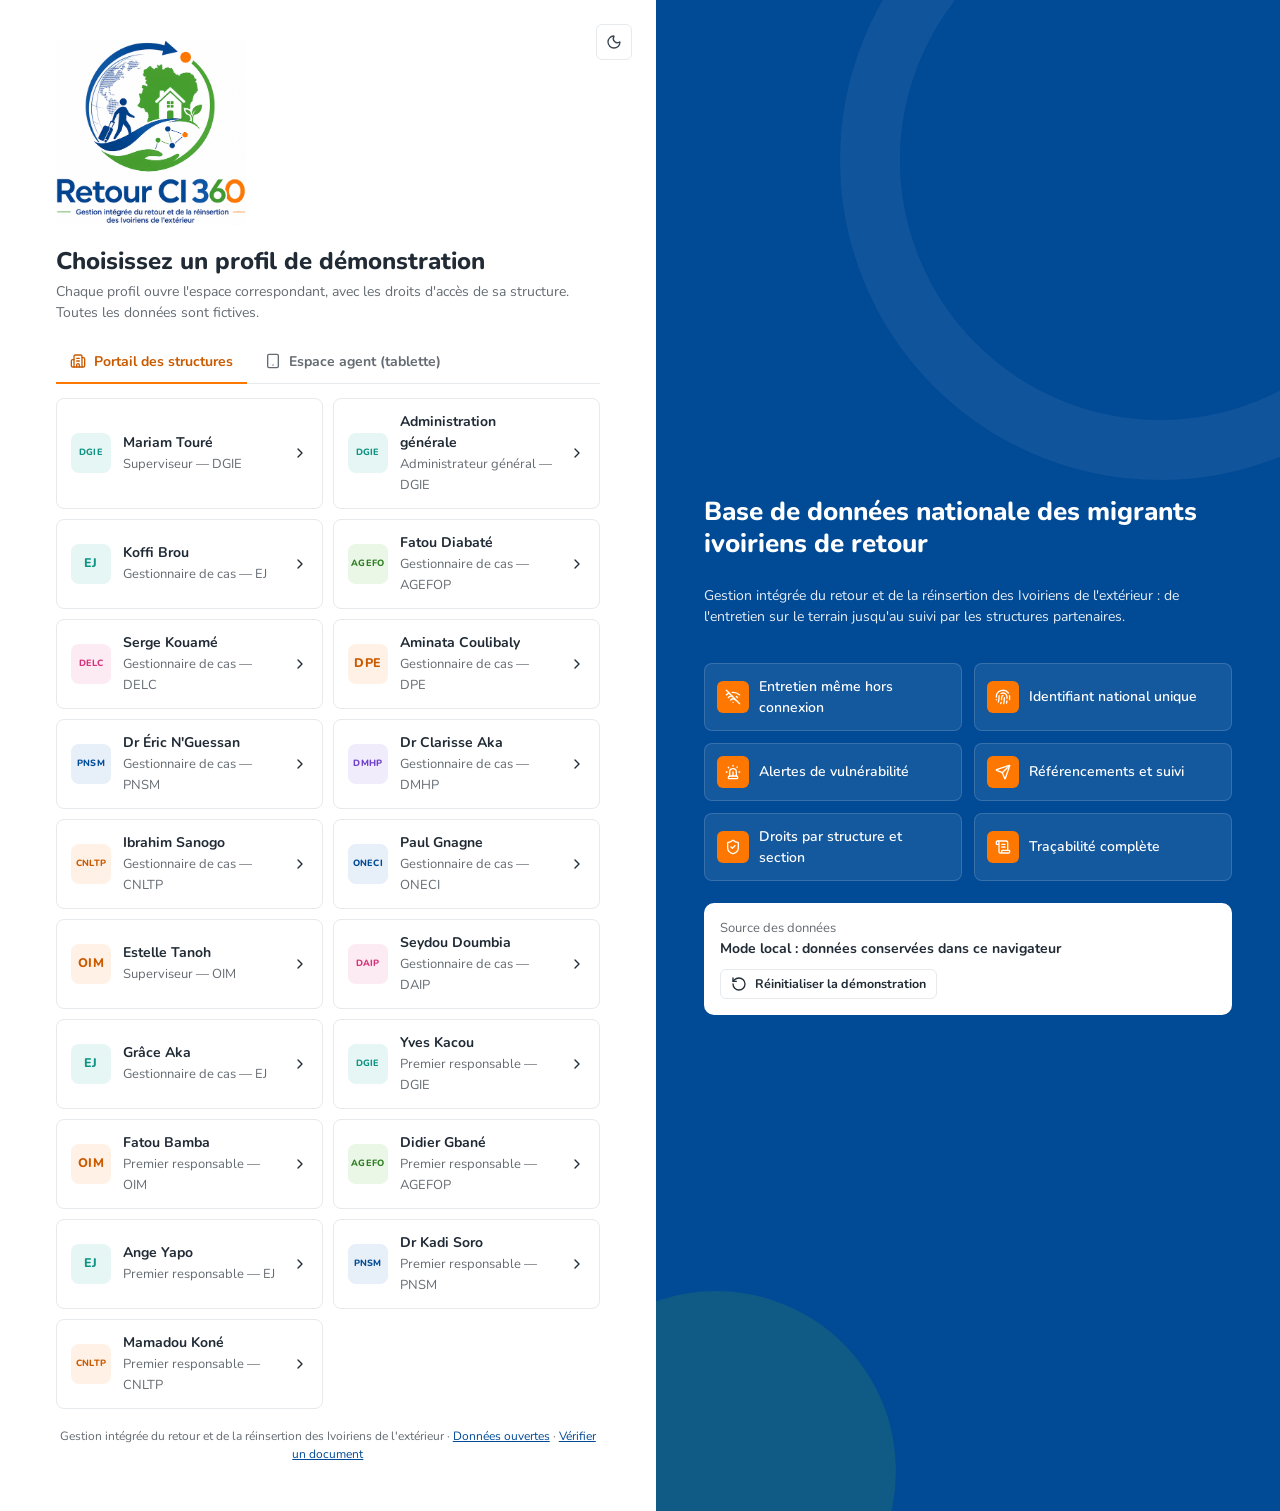
==== web/index.html @ fbc1c6d0 "feat: POC Retour CI 360 (application web, schéma Supabase, outils de données)" ====
<!doctype html>
<html lang="fr">
<head>
  <meta charset="utf-8">
  <meta name="viewport" content="width=device-width, initial-scale=1">
  <title>Retour CI 360 — Démonstration</title>
  <link rel="icon" type="image/png" href="assets/img/favicon.png">
  <meta name="theme-color" content="#014A96">
  <script>/* Thème appliqué avant l'affichage pour éviter un éclair blanc */ try { var t = JSON.parse(localStorage.getItem("r360.theme")); document.documentElement.dataset.theme = t || (matchMedia("(prefers-color-scheme: dark)").matches ? "dark" : "light"); document.documentElement.dataset.texte = JSON.parse(localStorage.getItem("r360.texte")) || "normal"; document.documentElement.dataset.calme = JSON.parse(localStorage.getItem("r360.calme")) ? "1" : ""; } catch (e) { document.documentElement.dataset.theme = "light"; }</script>
  <link rel="stylesheet" href="assets/vendor/leaflet.css">
  <link rel="stylesheet" href="assets/css/app.css">
</head>
<body>
  <div id="app"></div>
  <script src="assets/vendor/lucide.min.js"></script>
  <script src="assets/vendor/leaflet.js"></script>
  <script src="assets/vendor/supabase.js"></script>
  <script src="assets/vendor/xlsx.mini.min.js"></script>
  <script src="assets/vendor/jspdf.umd.min.js"></script>
  <script src="assets/vendor/jspdf.plugin.autotable.min.js"></script>
  <script src="assets/vendor/html-to-image.js"></script>
  <script src="assets/vendor/qrcode.js"></script>
  <script src="assets/js/config.js"></script>
  <script src="assets/data/dictionnaire.js"></script>
  <script src="assets/data/referentiels.js"></script>
  <script src="assets/data/afrique_geo.js"></script>
  <script src="assets/data/metier_gen.js"></script>
  <script src="assets/data/metier.js"></script>
  <script src="assets/js/ui.js"></script>
  <script src="assets/js/store.js"></script>
  <script src="assets/js/domaine.js"></script>
  <script src="assets/js/form.js"></script>
  <script src="assets/js/charts.js"></script>
  <script src="assets/js/carte.js"></script>
  <script src="assets/js/seed.js"></script>
  <script src="assets/js/agent.js"></script>
  <script src="assets/js/portail.js"></script>
  <script src="assets/js/admin.js"></script>
  <script src="assets/js/stats.js"></script>
  <script src="assets/js/export.js"></script>
  <script src="assets/js/sites.js"></script>
  <script src="assets/js/taches.js"></script>
  <script src="assets/js/documents.js"></script>
  <script src="assets/js/qualite.js"></script>
  <script src="assets/js/annonces.js"></script>
  <script src="assets/js/pilotage.js"></script>
  <script src="assets/js/reglages.js"></script>
  <script src="assets/js/app.js"></script>
</body>
</html>
---- web/assets/vendor/leaflet.css ----
/* required styles */

.leaflet-pane,
.leaflet-tile,
.leaflet-marker-icon,
.leaflet-marker-shadow,
.leaflet-tile-container,
.leaflet-pane > svg,
.leaflet-pane > canvas,
.leaflet-zoom-box,
.leaflet-image-layer,
.leaflet-layer {
	position: absolute;
	left: 0;
	top: 0;
	}
.leaflet-container {
	overflow: hidden;
	}
.leaflet-tile,
.leaflet-marker-icon,
.leaflet-marker-shadow {
	-webkit-user-select: none;
	   -moz-user-select: none;
	        user-select: none;
	  -webkit-user-drag: none;
	}
/* Prevents IE11 from highlighting tiles in blue */
.leaflet-tile::selection {
	background: transparent;
}
/* Safari renders non-retina tile on retina better with this, but Chrome is worse */
.leaflet-safari .leaflet-tile {
	image-rendering: -webkit-optimize-contrast;
	}
/* hack that prevents hw layers "stretching" when loading new tiles */
.leaflet-safari .leaflet-tile-container {
	width: 1600px;
	height: 1600px;
	-webkit-transform-origin: 0 0;
	}
.leaflet-marker-icon,
.leaflet-marker-shadow {
	display: block;
	}
/* .leaflet-container svg: reset svg max-width decleration shipped in Joomla! (joomla.org) 3.x */
/* .leaflet-container img: map is broken in FF if you have max-width: 100% on tiles */
.leaflet-container .leaflet-overlay-pane svg {
	max-width: none !important;
	max-height: none !important;
	}
.leaflet-container .leaflet-marker-pane img,
.leaflet-container .leaflet-shadow-pane img,
.leaflet-container .leaflet-tile-pane img,
.leaflet-container img.leaflet-image-layer,
.leaflet-container .leaflet-tile {
	max-width: none !important;
	max-height: none !important;
	width: auto;
	padding: 0;
	}

.leaflet-container img.leaflet-tile {
	/* See: https://bugs.chromium.org/p/chromium/issues/detail?id=600120 */
	mix-blend-mode: plus-lighter;
}

.leaflet-container.leaflet-touch-zoom {
	-ms-touch-action: pan-x pan-y;
	touch-action: pan-x pan-y;
	}
.leaflet-container.leaflet-touch-drag {
	-ms-touch-action: pinch-zoom;
	/* Fallback for FF which doesn't support pinch-zoom */
	touch-action: none;
	touch-action: pinch-zoom;
}
.leaflet-container.leaflet-touch-drag.leaflet-touch-zoom {
	-ms-touch-action: none;
	touch-action: none;
}
.leaflet-container {
	-webkit-tap-highlight-color: transparent;
}
.leaflet-container a {
	-webkit-tap-highlight-color: rgba(51, 181, 229, 0.4);
}
.leaflet-tile {
	filter: inherit;
	visibility: hidden;
	}
.leaflet-tile-loaded {
	visibility: inherit;
	}
.leaflet-zoom-box {
	width: 0;
	height: 0;
	-moz-box-sizing: border-box;
	     box-sizing: border-box;
	z-index: 800;
	}
/* workaround for https://bugzilla.mozilla.org/show_bug.cgi?id=888319 */
.leaflet-overlay-pane svg {
	-moz-user-select: none;
	}

.leaflet-pane         { z-index: 400; }

.leaflet-tile-pane    { z-index: 200; }
.leaflet-overlay-pane { z-index: 400; }
.leaflet-shadow-pane  { z-index: 500; }
.leaflet-marker-pane  { z-index: 600; }
.leaflet-tooltip-pane   { z-index: 650; }
.leaflet-popup-pane   { z-index: 700; }

.leaflet-map-pane canvas { z-index: 100; }
.leaflet-map-pane svg    { z-index: 200; }

.leaflet-vml-shape {
	width: 1px;
	height: 1px;
	}
.lvml {
	behavior: url(#default#VML);
	display: inline-block;
	position: absolute;
	}


/* control positioning */

.leaflet-control {
	position: relative;
	z-index: 800;
	pointer-events: visiblePainted; /* IE 9-10 doesn't have auto */
	pointer-events: auto;
	}
.leaflet-top,
.leaflet-bottom {
	position: absolute;
	z-index: 1000;
	pointer-events: none;
	}
.leaflet-top {
	top: 0;
	}
.leaflet-right {
	right: 0;
	}
.leaflet-bottom {
	bottom: 0;
	}
.leaflet-left {
	left: 0;
	}
.leaflet-control {
	float: left;
	clear: both;
	}
.leaflet-right .leaflet-control {
	float: right;
	}
.leaflet-top .leaflet-control {
	margin-top: 10px;
	}
.leaflet-bottom .leaflet-control {
	margin-bottom: 10px;
	}
.leaflet-left .leaflet-control {
	margin-left: 10px;
	}
.leaflet-right .leaflet-control {
	margin-right: 10px;
	}


/* zoom and fade animations */

.leaflet-fade-anim .leaflet-popup {
	opacity: 0;
	-webkit-transition: opacity 0.2s linear;
	   -moz-transition: opacity 0.2s linear;
	        transition: opacity 0.2s linear;
	}
.leaflet-fade-anim .leaflet-map-pane .leaflet-popup {
	opacity: 1;
	}
.leaflet-zoom-animated {
	-webkit-transform-origin: 0 0;
	    -ms-transform-origin: 0 0;
	        transform-origin: 0 0;
	}
svg.leaflet-zoom-animated {
	will-change: transform;
}

.leaflet-zoom-anim .leaflet-zoom-animated {
	-webkit-transition: -webkit-transform 0.25s cubic-bezier(0,0,0.25,1);
	   -moz-transition:    -moz-transform 0.25s cubic-bezier(0,0,0.25,1);
	        transition:         transform 0.25s cubic-bezier(0,0,0.25,1);
	}
.leaflet-zoom-anim .leaflet-tile,
.leaflet-pan-anim .leaflet-tile {
	-webkit-transition: none;
	   -moz-transition: none;
	        transition: none;
	}

.leaflet-zoom-anim .leaflet-zoom-hide {
	visibility: hidden;
	}


/* cursors */

.leaflet-interactive {
	cursor: pointer;
	}
.leaflet-grab {
	cursor: -webkit-grab;
	cursor:    -moz-grab;
	cursor:         grab;
	}
.leaflet-crosshair,
.leaflet-crosshair .leaflet-interactive {
	cursor: crosshair;
	}
.leaflet-popup-pane,
.leaflet-control {
	cursor: auto;
	}
.leaflet-dragging .leaflet-grab,
.leaflet-dragging .leaflet-grab .leaflet-interactive,
.leaflet-dragging .leaflet-marker-draggable {
	cursor: move;
	cursor: -webkit-grabbing;
	cursor:    -moz-grabbing;
	cursor:         grabbing;
	}

/* marker & overlays interactivity */
.leaflet-marker-icon,
.leaflet-marker-shadow,
.leaflet-image-layer,
.leaflet-pane > svg path,
.leaflet-tile-container {
	pointer-events: none;
	}

.leaflet-marker-icon.leaflet-interactive,
.leaflet-image-layer.leaflet-interactive,
.leaflet-pane > svg path.leaflet-interactive,
svg.leaflet-image-layer.leaflet-interactive path {
	pointer-events: visiblePainted; /* IE 9-10 doesn't have auto */
	pointer-events: auto;
	}

/* visual tweaks */

.leaflet-container {
	background: #ddd;
	outline-offset: 1px;
	}
.leaflet-container a {
	color: #0078A8;
	}
.leaflet-zoom-box {
	border: 2px dotted #38f;
	background: rgba(255,255,255,0.5);
	}


/* general typography */
.leaflet-container {
	font-family: "Helvetica Neue", Arial, Helvetica, sans-serif;
	font-size: 12px;
	font-size: 0.75rem;
	line-height: 1.5;
	}


/* general toolbar styles */

.leaflet-bar {
	box-shadow: 0 1px 5px rgba(0,0,0,0.65);
	border-radius: 4px;
	}
.leaflet-bar a {
	background-color: #fff;
	border-bottom: 1px solid #ccc;
	width: 26px;
	height: 26px;
	line-height: 26px;
	display: block;
	text-align: center;
	text-decoration: none;
	color: black;
	}
.leaflet-bar a,
.leaflet-control-layers-toggle {
	background-position: 50% 50%;
	background-repeat: no-repeat;
	display: block;
	}
.leaflet-bar a:hover,
.leaflet-bar a:focus {
	background-color: #f4f4f4;
	}
.leaflet-bar a:first-child {
	border-top-left-radius: 4px;
	border-top-right-radius: 4px;
	}
.leaflet-bar a:last-child {
	border-bottom-left-radius: 4px;
	border-bottom-right-radius: 4px;
	border-bottom: none;
	}
.leaflet-bar a.leaflet-disabled {
	cursor: default;
	background-color: #f4f4f4;
	color: #bbb;
	}

.leaflet-touch .leaflet-bar a {
	width: 30px;
	height: 30px;
	line-height: 30px;
	}
.leaflet-touch .leaflet-bar a:first-child {
	border-top-left-radius: 2px;
	border-top-right-radius: 2px;
	}
.leaflet-touch .leaflet-bar a:last-child {
	border-bottom-left-radius: 2px;
	border-bottom-right-radius: 2px;
	}

/* zoom control */

.leaflet-control-zoom-in,
.leaflet-control-zoom-out {
	font: bold 18px 'Lucida Console', Monaco, monospace;
	text-indent: 1px;
	}

.leaflet-touch .leaflet-control-zoom-in, .leaflet-touch .leaflet-control-zoom-out  {
	font-size: 22px;
	}


/* layers control */

.leaflet-control-layers {
	box-shadow: 0 1px 5px rgba(0,0,0,0.4);
	background: #fff;
	border-radius: 5px;
	}
.leaflet-control-layers-toggle {
	background-image: url(images/layers.png);
	width: 36px;
	height: 36px;
	}
.leaflet-retina .leaflet-control-layers-toggle {
	background-image: url(images/layers-2x.png);
	background-size: 26px 26px;
	}
.leaflet-touch .leaflet-control-layers-toggle {
	width: 44px;
	height: 44px;
	}
.leaflet-control-layers .leaflet-control-layers-list,
.leaflet-control-layers-expanded .leaflet-control-layers-toggle {
	display: none;
	}
.leaflet-control-layers-expanded .leaflet-control-layers-list {
	display: block;
	position: relative;
	}
.leaflet-control-layers-expanded {
	padding: 6px 10px 6px 6px;
	color: #333;
	background: #fff;
	}
.leaflet-control-layers-scrollbar {
	overflow-y: scroll;
	overflow-x: hidden;
	padding-right: 5px;
	}
.leaflet-control-layers-selector {
	margin-top: 2px;
	position: relative;
	top: 1px;
	}
.leaflet-control-layers label {
	display: block;
	font-size: 13px;
	font-size: 1.08333em;
	}
.leaflet-control-layers-separator {
	height: 0;
	border-top: 1px solid #ddd;
	margin: 5px -10px 5px -6px;
	}

/* Default icon URLs */
.leaflet-default-icon-path { /* used only in path-guessing heuristic, see L.Icon.Default */
	background-image: url(images/marker-icon.png);
	}


/* attribution and scale controls */

.leaflet-container .leaflet-control-attribution {
	background: #fff;
	background: rgba(255, 255, 255, 0.8);
	margin: 0;
	}
.leaflet-control-attribution,
.leaflet-control-scale-line {
	padding: 0 5px;
	color: #333;
	line-height: 1.4;
	}
.leaflet-control-attribution a {
	text-decoration: none;
	}
.leaflet-control-attribution a:hover,
.leaflet-control-attribution a:focus {
	text-decoration: underline;
	}
.leaflet-attribution-flag {
	display: inline !important;
	vertical-align: baseline !important;
	width: 1em;
	height: 0.6669em;
	}
.leaflet-left .leaflet-control-scale {
	margin-left: 5px;
	}
.leaflet-bottom .leaflet-control-scale {
	margin-bottom: 5px;
	}
.leaflet-control-scale-line {
	border: 2px solid #777;
	border-top: none;
	line-height: 1.1;
	padding: 2px 5px 1px;
	white-space: nowrap;
	-moz-box-sizing: border-box;
	     box-sizing: border-box;
	background: rgba(255, 255, 255, 0.8);
	text-shadow: 1px 1px #fff;
	}
.leaflet-control-scale-line:not(:first-child) {
	border-top: 2px solid #777;
	border-bottom: none;
	margin-top: -2px;
	}
.leaflet-control-scale-line:not(:first-child):not(:last-child) {
	border-bottom: 2px solid #777;
	}

.leaflet-touch .leaflet-control-attribution,
.leaflet-touch .leaflet-control-layers,
.leaflet-touch .leaflet-bar {
	box-shadow: none;
	}
.leaflet-touch .leaflet-control-layers,
.leaflet-touch .leaflet-bar {
	border: 2px solid rgba(0,0,0,0.2);
	background-clip: padding-box;
	}


/* popup */

.leaflet-popup {
	position: absolute;
	text-align: center;
	margin-bottom: 20px;
	}
.leaflet-popup-content-wrapper {
	padding: 1px;
	text-align: left;
	border-radius: 12px;
	}
.leaflet-popup-content {
	margin: 13px 24px 13px 20px;
	line-height: 1.3;
	font-size: 13px;
	font-size: 1.08333em;
	min-height: 1px;
	}
.leaflet-popup-content p {
	margin: 17px 0;
	margin: 1.3em 0;
	}
.leaflet-popup-tip-container {
	width: 40px;
	height: 20px;
	position: absolute;
	left: 50%;
	margin-top: -1px;
	margin-left: -20px;
	overflow: hidden;
	pointer-events: none;
	}
.leaflet-popup-tip {
	width: 17px;
	height: 17px;
	padding: 1px;

	margin: -10px auto 0;
	pointer-events: auto;

	-webkit-transform: rotate(45deg);
	   -moz-transform: rotate(45deg);
	    -ms-transform: rotate(45deg);
	        transform: rotate(45deg);
	}
.leaflet-popup-content-wrapper,
.leaflet-popup-tip {
	background: white;
	color: #333;
	box-shadow: 0 3px 14px rgba(0,0,0,0.4);
	}
.leaflet-container a.leaflet-popup-close-button {
	position: absolute;
	top: 0;
	right: 0;
	border: none;
	text-align: center;
	width: 24px;
	height: 24px;
	font: 16px/24px Tahoma, Verdana, sans-serif;
	color: #757575;
	text-decoration: none;
	background: transparent;
	}
.leaflet-container a.leaflet-popup-close-button:hover,
.leaflet-container a.leaflet-popup-close-button:focus {
	color: #585858;
	}
.leaflet-popup-scrolled {
	overflow: auto;
	}

.leaflet-oldie .leaflet-popup-content-wrapper {
	-ms-zoom: 1;
	}
.leaflet-oldie .leaflet-popup-tip {
	width: 24px;
	margin: 0 auto;

	-ms-filter: "progid:DXImageTransform.Microsoft.Matrix(M11=0.70710678, M12=0.70710678, M21=-0.70710678, M22=0.70710678)";
	filter: progid:DXImageTransform.Microsoft.Matrix(M11=0.70710678, M12=0.70710678, M21=-0.70710678, M22=0.70710678);
	}

.leaflet-oldie .leaflet-control-zoom,
.leaflet-oldie .leaflet-control-layers,
.leaflet-oldie .leaflet-popup-content-wrapper,
.leaflet-oldie .leaflet-popup-tip {
	border: 1px solid #999;
	}


/* div icon */

.leaflet-div-icon {
	background: #fff;
	border: 1px solid #666;
	}


/* Tooltip */
/* Base styles for the element that has a tooltip */
.leaflet-tooltip {
	position: absolute;
	padding: 6px;
	background-color: #fff;
	border: 1px solid #fff;
	border-radius: 3px;
	color: #222;
	white-space: nowrap;
	-webkit-user-select: none;
	-moz-user-select: none;
	-ms-user-select: none;
	user-select: none;
	pointer-events: none;
	box-shadow: 0 1px 3px rgba(0,0,0,0.4);
	}
.leaflet-tooltip.leaflet-interactive {
	cursor: pointer;
	pointer-events: auto;
	}
.leaflet-tooltip-top:before,
.leaflet-tooltip-bottom:before,
.leaflet-tooltip-left:before,
.leaflet-tooltip-right:before {
	position: absolute;
	pointer-events: none;
	border: 6px solid transparent;
	background: transparent;
	content: "";
	}

/* Directions */

.leaflet-tooltip-bottom {
	margin-top: 6px;
}
.leaflet-tooltip-top {
	margin-top: -6px;
}
.leaflet-tooltip-bottom:before,
.leaflet-tooltip-top:before {
	left: 50%;
	margin-left: -6px;
	}
.leaflet-tooltip-top:before {
	bottom: 0;
	margin-bottom: -12px;
	border-top-color: #fff;
	}
.leaflet-tooltip-bottom:before {
	top: 0;
	margin-top: -12px;
	margin-left: -6px;
	border-bottom-color: #fff;
	}
.leaflet-tooltip-left {
	margin-left: -6px;
}
.leaflet-tooltip-right {
	margin-left: 6px;
}
.leaflet-tooltip-left:before,
.leaflet-tooltip-right:before {
	top: 50%;
	margin-top: -6px;
	}
.leaflet-tooltip-left:before {
	right: 0;
	margin-right: -12px;
	border-left-color: #fff;
	}
.leaflet-tooltip-right:before {
	left: 0;
	margin-left: -12px;
	border-right-color: #fff;
	}

/* Printing */

@media print {
	/* Prevent printers from removing background-images of controls. */
	.leaflet-control {
		-webkit-print-color-adjust: exact;
		print-color-adjust: exact;
		}
	}
---- web/assets/css/app.css ----
/* =====================================================================
   Retour CI 360 — feuille de style de la démonstration
   Charte (relevée sur le logo) : bleu #014A96, vert #4EA738, orange #FE7701
   Mise en page « tableau de bord d'administration » : barre latérale claire,
   en-tête blanc, cartes à en-tête iconographié, indicateurs pleins.
   ===================================================================== */
@font-face { font-family: "Nunito"; font-weight: 400; font-display: swap; src: url(../vendor/fonts/nunito-latin-400-normal.woff2) format("woff2"); }
@font-face { font-family: "Nunito"; font-weight: 500; font-display: swap; src: url(../vendor/fonts/nunito-latin-500-normal.woff2) format("woff2"); }
@font-face { font-family: "Nunito"; font-weight: 600; font-display: swap; src: url(../vendor/fonts/nunito-latin-600-normal.woff2) format("woff2"); }
@font-face { font-family: "Nunito"; font-weight: 700; font-display: swap; src: url(../vendor/fonts/nunito-latin-700-normal.woff2) format("woff2"); }
@font-face { font-family: "Nunito"; font-weight: 800; font-display: swap; src: url(../vendor/fonts/nunito-latin-800-normal.woff2) format("woff2"); }

:root {
  --brand-blue: #014A96; --brand-green: #4EA738; --brand-orange: #FE7701;
  --orange: #FE7701; --orange-600: #E36800; --orange-text: #C95A00; --orange-soft: #FFF1E5; --orange-softer: #FFF8F2;
  --blue: #014A96; --blue-600: #013C7A; --blue-soft: #E7EFF8;
  --green: #3E922D; --green-text: #2F7D22; --green-soft: #EAF6E6;
  --dark: #0B2747; --dark-2: #12355E;
  --navy: var(--blue); --navy-2: var(--blue-600); --navy-soft: var(--blue-soft);
  --accent: var(--orange-text); --accent-soft: var(--orange-soft);
  --ink: #212B36; --ink-2: #3A4651; --muted: #646B72; --muted-2: #8A939C; --line: #E6EAED; --line-2: #F0F2F4; --bg: #F7F7F9; --surface: #FFFFFF; --surface-2: #F9FAFB; --chip-grey: #EEF0F2; --map-sea: #D4E4F1;
  --ok: var(--green-text); --ok-soft: var(--green-soft); --warn: #A15C00; --warn-soft: #FFF3E0;
  --danger: #D92D20; --danger-soft: #FEECEB; --info: var(--blue); --info-soft: var(--blue-soft);
  --pink: #D6337A; --pink-soft: #FDEBF3; --violet: #6E40C9; --violet-soft: #F1ECFB; --teal: #0E9384; --teal-soft: #E6F6F4;
  --radius: 8px; --shadow: 0 2px 6px rgba(33,43,54,.04); --shadow-lg: 0 12px 32px rgba(33,43,54,.12);
  --side-w: 252px; --head-h: 64px;
  --font: "Nunito", "Segoe UI", system-ui, -apple-system, Roboto, Arial, sans-serif;
}
* { box-sizing: border-box; }
html, body { margin: 0; height: 100%; }
body { font-family: var(--font); color: var(--ink); background: var(--bg); font-size: 14px; line-height: 1.5; -webkit-font-smoothing: antialiased; }
button, input, select, textarea { font: inherit; color: inherit; }
a { color: var(--blue); }
.hidden { display: none !important; }
svg.lucide { width: 16px; height: 16px; stroke-width: 2; vertical-align: -3px; flex-shrink: 0; }
h1 { font-size: 22px; font-weight: 800; margin: 0; color: var(--ink); }
h2 { font-size: 17px; font-weight: 700; margin: 0 0 12px; color: var(--ink); }
h3 { font-size: 15px; font-weight: 700; margin: 0 0 8px; color: var(--ink); }
.sub { color: var(--muted); margin: 2px 0 0; }
.muted { color: var(--muted); } .small { font-size: 13px; } .tiny { font-size: 12px; }
.row { display: flex; align-items: center; gap: 10px; flex-wrap: wrap; } .row.between { justify-content: space-between; }
.stack > * + * { margin-top: 12px; }
.grid { display: grid; gap: 20px; }
.g2 { grid-template-columns: repeat(2, minmax(0, 1fr)); } .g3 { grid-template-columns: repeat(3, minmax(0, 1fr)); } .g4 { grid-template-columns: repeat(4, minmax(0, 1fr)); }
.g-2-1 { grid-template-columns: minmax(0, 1.7fr) minmax(0, 1fr); }
@media (max-width: 1200px) { .g4 { grid-template-columns: repeat(2, minmax(0, 1fr)); } .g3 { grid-template-columns: repeat(2, minmax(0, 1fr)); } }
@media (max-width: 900px) { .g2, .g3, .g4, .g-2-1 { grid-template-columns: 1fr; } }

/* ---------- Structure générale : barre latérale + en-tête ---------- */
.layout { min-height: 100vh; }
.sidebar { position: fixed; inset: 0 auto 0 0; width: var(--side-w); background: var(--surface); border-right: 1px solid var(--line); z-index: 60; display: flex; flex-direction: column; transition: width .2s; }
.sidebar .s-logo { height: var(--head-h); display: flex; align-items: center; gap: 10px; padding: 0 20px; border-bottom: 1px solid var(--line); text-decoration: none; flex-shrink: 0; }
.sidebar .s-logo img { width: 38px; height: 38px; border-radius: 50%; }
.wordmark { font-weight: 800; font-size: 19px; letter-spacing: -.2px; color: var(--blue); white-space: nowrap; }
.wordmark .g { color: var(--brand-green); } .wordmark .o { color: var(--orange); }
.sidebar .s-body { flex: 1; overflow-y: auto; padding: 14px 14px 20px; }
.sidebar .s-grp { font-size: 12px; font-weight: 700; color: var(--ink); padding: 14px 8px 8px; }
.sidebar .s-grp:first-child { padding-top: 4px; }
.sidebar .s-sep { border-top: 1px solid var(--line); margin: 10px 4px 0; }
.nav { display: flex; align-items: center; gap: 10px; padding: 8px 12px; border-radius: 6px; color: var(--ink-2); text-decoration: none; font-weight: 600; font-size: 14px; cursor: pointer; white-space: nowrap; }
.nav svg.lucide { color: #5B6670; }
.nav:hover { color: var(--orange-text); background: var(--orange-softer); } .nav:hover svg.lucide { color: var(--orange-text); }
.nav.on { background: var(--orange-soft); color: var(--orange-text); } .nav.on svg.lucide { color: var(--orange-text); }
.nav .count { margin-left: auto; min-width: 20px; height: 20px; border-radius: 10px; background: var(--danger); color: #fff; font-size: 11px; font-weight: 700; display: grid; place-items: center; padding: 0 6px; }
.nav .count.o { background: var(--orange); }
.side-foot { padding: 12px 14px; border-top: 1px solid var(--line); }
.side-foot .src { display: flex; align-items: center; gap: 10px; padding: 10px; border-radius: 8px; background: var(--bg); font-size: 12.5px; }
.side-foot .src .ic { width: 32px; height: 32px; border-radius: 8px; display: grid; place-items: center; background: var(--blue-soft); color: var(--blue); flex-shrink: 0; }

.header { position: fixed; top: 0; right: 0; left: var(--side-w); height: var(--head-h); background: var(--surface); border-bottom: 1px solid var(--line); display: flex; align-items: center; gap: 12px; padding: 0 20px 0 0; z-index: 55; transition: left .2s; padding-left: 26px; }
.toggle-side { position: absolute; top: 18px; right: -14px; z-index: 80; width: 28px; height: 28px; border-radius: 50%; background: var(--orange); color: #fff; border: 3px solid var(--surface); box-shadow: 0 2px 8px rgba(16,24,40,.22); display: grid; place-items: center; cursor: pointer; padding: 0; transition: transform .15s, background .15s; }
.toggle-side:hover { background: var(--orange-600); transform: scale(1.08); }
.toggle-side svg.lucide { width: 15px; height: 15px; transition: transform .2s; }
.header .menu-mobile { display: none; }
.hsearch { display: flex; align-items: center; gap: 8px; height: 36px; width: 280px; border: 1px solid var(--line); border-radius: 6px; padding: 0 6px 0 10px; color: var(--muted); }
.hsearch input { border: 0; outline: 0; flex: 1; min-width: 0; font-size: 13.5px; background: transparent; }
.kbd { font-size: 11px; font-weight: 700; color: var(--muted); background: var(--bg); border: 1px solid var(--line); border-radius: 4px; padding: 1px 6px; }
.header .spacer { flex: 1; }
.hbtn { height: 36px; display: inline-flex; align-items: center; gap: 6px; padding: 0 14px; border-radius: 6px; border: 1px solid var(--line); background: var(--surface); font-weight: 700; font-size: 13.5px; cursor: pointer; white-space: nowrap; color: var(--ink); text-decoration: none; }
.hbtn.o { background: var(--orange); border-color: var(--orange); color: #fff; } .hbtn.o:hover { background: var(--orange-600); }
.hbtn.d { background: var(--dark); border-color: var(--dark); color: #fff; } .hbtn.d:hover { background: var(--dark-2); }
.hicon { position: relative; width: 36px; height: 36px; border-radius: 6px; border: 1px solid var(--line); background: var(--surface); display: grid; place-items: center; cursor: pointer; color: var(--ink-2); }
.hicon:hover { background: var(--bg); }
.hicon .dotc { position: absolute; top: -6px; right: -6px; min-width: 18px; height: 18px; border-radius: 9px; background: var(--danger); color: #fff; font-size: 10.5px; font-weight: 800; display: grid; place-items: center; padding: 0 5px; border: 2px solid #fff; }
.avatar { width: 36px; height: 36px; border-radius: 8px; background: var(--blue); color: #fff; display: grid; place-items: center; font-weight: 800; font-size: 13px; cursor: pointer; flex-shrink: 0; }
.umenu { position: relative; }
.umenu .panel { position: absolute; right: 0; top: calc(100% + 8px); width: 260px; background: var(--surface); border: 1px solid var(--line); border-radius: 10px; box-shadow: var(--shadow-lg); padding: 8px; z-index: 70; }
.umenu .who { display: flex; gap: 10px; align-items: center; padding: 8px; border-bottom: 1px solid var(--line); margin-bottom: 6px; }
.umenu .item { display: flex; align-items: center; gap: 8px; padding: 9px 10px; border-radius: 6px; cursor: pointer; font-weight: 600; }
.umenu .item:hover { background: var(--bg); }

.main { margin-left: var(--side-w); padding-top: var(--head-h); min-height: 100vh; transition: margin .2s; }
.page { padding: 24px; max-width: 1600px; margin: 0 auto; }
.page-head { display: flex; align-items: flex-end; justify-content: space-between; gap: 16px; margin-bottom: 20px; flex-wrap: wrap; }
.page-head h1 + .sub { margin-top: 2px; }
.datechip { display: inline-flex; align-items: center; gap: 8px; height: 38px; padding: 0 12px; border: 1px solid var(--line); border-radius: 6px; background: var(--surface); font-weight: 600; font-size: 13px; }

/* Barre latérale réduite */
body.mini { --side-w: 76px; }
body.mini .sidebar .wordmark, body.mini .sidebar .s-grp, body.mini .nav .lbl, body.mini .nav .count, body.mini .side-foot .txt { display: none; }
body.mini .nav { justify-content: center; padding: 10px; }
body.mini .sidebar .s-logo { justify-content: center; padding: 0; }
body.mini .toggle-side svg.lucide { transform: rotate(180deg); }

@media (max-width: 991px) {
  .sidebar { transform: translateX(-100%); transition: transform .2s; box-shadow: var(--shadow-lg); }
  body.side-open .sidebar { transform: none; }
  .header { left: 0; padding-left: 12px; } .main { margin-left: 0; }
  .toggle-side { display: none; } .header .menu-mobile { display: grid; }
  .hsearch { width: auto; flex: 1; } .header .spacer, .hide-sm { display: none !important; }
  .page { padding: 16px; }
}

/* ---------- Cartes ---------- */
.card { background: var(--surface); border: 1px solid var(--line); border-radius: var(--radius); box-shadow: var(--shadow); padding: 20px; }
.card.flat { box-shadow: none; }
.card.p0 { padding: 0; }
.card-h { display: flex; align-items: center; justify-content: space-between; gap: 12px; padding: 16px 20px; border-bottom: 1px solid var(--line); flex-wrap: wrap; }
.card-h .title { display: flex; align-items: center; gap: 10px; font-size: 17px; font-weight: 700; margin: 0; }
.card-b { padding: 20px; }
.card-b.tight { padding: 0; }
.ticon { width: 32px; height: 32px; border-radius: 6px; display: grid; place-items: center; flex-shrink: 0; }
.ticon.o { background: var(--orange-soft); color: var(--orange-text); } .ticon.b { background: var(--blue-soft); color: var(--blue); }
.ticon.g { background: var(--green-soft); color: var(--green-text); } .ticon.r { background: var(--danger-soft); color: var(--danger); }
.ticon.p { background: var(--pink-soft); color: var(--pink); } .ticon.v { background: var(--violet-soft); color: var(--violet); } .ticon.t { background: var(--teal-soft); color: var(--teal); }
.ticon.lg { width: 40px; height: 40px; } .ticon.lg svg.lucide { width: 20px; height: 20px; }
.link { white-space: nowrap; color: var(--ink); font-weight: 700; font-size: 13px; text-decoration: underline; text-underline-offset: 3px; cursor: pointer; background: none; border: 0; padding: 0; }
.link:hover { color: var(--orange-text); }

/* Indicateurs pleins (rangée 1) */
.kcard { border-radius: var(--radius); padding: 22px 20px; color: #fff; display: flex; align-items: center; gap: 14px; min-height: 96px; }
.kcard.o { background: var(--orange); } .kcard.d { background: var(--dark); } .kcard.g { background: var(--green); } .kcard.b { background: var(--blue); }
.kcard .ki { width: 46px; height: 46px; border-radius: 6px; background: #fff; display: grid; place-items: center; flex-shrink: 0; }
.kcard.o .ki { color: var(--orange-text); } .kcard.d .ki { color: var(--dark); } .kcard.g .ki { color: var(--green); } .kcard.b .ki { color: var(--blue); }
.kcard .ki svg.lucide { width: 22px; height: 22px; }
.kcard .kl { font-size: 14px; font-weight: 600; opacity: .95; }
.kcard .kv { display: flex; align-items: center; gap: 10px; font-size: 20px; font-weight: 800; flex-wrap: wrap; }
.kchip { display: inline-flex; align-items: center; gap: 2px; font-size: 11px; font-weight: 700; padding: 1px 6px; border-radius: 4px; background: #fff; }
.kcard.o .kchip { color: var(--orange-text); } .kcard.d .kchip { color: var(--danger); } .kcard.g .kchip { color: var(--green-text); } .kcard.b .kchip { color: var(--blue); }
.kchip svg.lucide { width: 12px; height: 12px; }

/* Indicateurs blancs (rangée 2) */
.scard { padding: 18px 20px 14px; }
.scard .top { display: flex; justify-content: space-between; align-items: flex-start; gap: 10px; padding-bottom: 14px; border-bottom: 1px solid var(--line); }
.scard .v { font-size: 20px; font-weight: 800; }
.scard .l { color: var(--muted); }
.scard .bot { display: flex; justify-content: space-between; align-items: center; padding-top: 12px; font-size: 13px; color: var(--muted); }
.up { color: var(--green-text); font-weight: 700; } .down { color: var(--danger); font-weight: 700; }

/* Bandeau d'information */
.banner { display: flex; align-items: center; gap: 10px; background: var(--orange-softer); border: 1px solid #FFE1C7; color: var(--ink); border-radius: var(--radius); padding: 12px 16px; margin-bottom: 20px; }
.banner svg.lucide { color: var(--orange-text); }
.banner b { color: var(--orange-text); }
.banner .x { margin-left: auto; background: none; border: 0; cursor: pointer; color: var(--ink); }

/* Tuiles d'information (vue d'ensemble) */
.tiles { display: grid; grid-template-columns: repeat(3, minmax(0, 1fr)); gap: 12px; }
.tile { border: 1px solid var(--line); border-radius: var(--radius); background: var(--bg); padding: 14px 8px; text-align: center; }
.tile svg.lucide { width: 22px; height: 22px; margin-bottom: 6px; }
.tile .tl { color: var(--muted); font-size: 13px; } .tile .tv { font-size: 18px; font-weight: 800; }

/* Segments de période */
.periods { display: inline-flex; border: 1px solid var(--line); border-radius: 6px; overflow: hidden; }
.periods button { border: 0; border-right: 1px solid var(--line); background: var(--surface); height: 32px; padding: 0 12px; cursor: pointer; font-weight: 600; font-size: 13px; }
.periods button:last-child { border-right: 0; }
.periods button.on { background: var(--orange); color: #fff; }

/* Listes avec vignette */
.li { display: flex; align-items: center; gap: 12px; padding: 12px 0; border-bottom: 1px solid var(--line-2); }
.li:last-child { border-bottom: 0; }
.li .thumbx { width: 42px; height: 42px; border-radius: 6px; display: grid; place-items: center; font-weight: 800; flex-shrink: 0; font-size: 20px; }
.li .grow { flex: 1; min-width: 0; }
.li .t1 { font-weight: 700; white-space: nowrap; overflow: hidden; text-overflow: ellipsis; }
.li .t2 { font-size: 13px; color: var(--muted); }
.li .end { text-align: right; font-size: 13px; }
.trend { display: inline-flex; align-items: center; gap: 2px; font-size: 12px; font-weight: 700; border: 1px solid currentColor; border-radius: 4px; padding: 0 6px; }

/* Graphiques */
.chart { width: 100%; }
.chart text { font-family: var(--font); font-size: 12px; fill: var(--muted); }
.legend { display: flex; gap: 10px; flex-wrap: wrap; margin-bottom: 12px; }
.legend .lg-i { border: 1px solid var(--line); border-radius: 6px; padding: 6px 12px; }
.legend .lg-i .lt { font-size: 13px; color: var(--muted); display: flex; align-items: center; gap: 6px; }
.legend .lg-i .lt i { width: 7px; height: 7px; border-radius: 50%; display: inline-block; }
.legend .lg-i b { font-size: 18px; font-weight: 800; }
.donut-wrap { display: flex; align-items: center; gap: 24px; justify-content: center; flex-wrap: wrap; }
.donut-stat { text-align: center; } .donut-stat b { font-size: 22px; font-weight: 800; display: block; }

/* ---------- Boutons ---------- */
.btn { display: inline-flex; align-items: center; justify-content: center; gap: 8px; height: 38px; padding: 0 16px; border-radius: 6px; border: 1px solid var(--line); background: var(--surface); cursor: pointer; font-weight: 700; white-space: nowrap; font-size: 14px; color: var(--ink); }
.btn:hover { background: var(--bg); }
.btn.primary { background: var(--orange); border-color: var(--orange); color: #fff; } .btn.primary:hover { background: var(--orange-600); }
.btn.dark { background: var(--dark); border-color: var(--dark); color: #fff; } .btn.dark:hover { background: var(--dark-2); }
.btn.accent { background: var(--green); border-color: var(--green); color: #fff; }
.btn.blue { background: var(--blue); border-color: var(--blue); color: #fff; }
.btn.danger { color: var(--danger); border-color: #F6C3BF; }
.btn.ghost { border-color: transparent; background: transparent; }
.btn.lg { height: 44px; padding: 0 20px; font-size: 15px; }
.btn.sm { height: 30px; padding: 0 10px; font-size: 12.5px; }
.btn:disabled { opacity: .5; cursor: not-allowed; }

/* ---------- Badges ---------- */
.badge { display: inline-flex; align-items: center; gap: 4px; padding: 2px 8px; border-radius: 4px; font-size: 11.5px; font-weight: 700; background: var(--blue-soft); color: var(--blue); white-space: nowrap; }
.badge svg.lucide { width: 12px; height: 12px; }
.badge.ok { background: var(--green-soft); color: var(--green-text); } .badge.warn { background: var(--warn-soft); color: var(--warn); }
.badge.danger { background: var(--danger-soft); color: var(--danger); } .badge.info { background: var(--blue-soft); color: var(--blue); }
.badge.accent { background: var(--orange-soft); color: var(--orange-text); } .badge.grey { background: var(--chip-grey); color: var(--muted); }
.badge.pink { background: var(--pink-soft); color: var(--pink); } .badge.violet { background: var(--violet-soft); color: var(--violet); }
/* Statut plein avec pastille */
.badge.solid { color: #fff; } .badge.solid::before { content: ""; width: 5px; height: 5px; border-radius: 50%; background: #fff; }
.badge.solid.ok { background: var(--green); } .badge.solid.danger { background: var(--danger); } .badge.solid.info { background: var(--blue); }
.badge.solid.accent { background: var(--orange); } .badge.solid.grey { background: #6B7580; } .badge.solid.warn { background: #D98200; }
.badge.solid.violet { background: var(--violet); } .badge.solid.pink { background: var(--pink); } .badge.solid.teal { background: var(--teal); }
.sens { font-size: 10.5px; font-weight: 800; padding: 1px 6px; border-radius: 4px; }
.sens.N1 { background: var(--chip-grey); color: var(--muted); } .sens.N2 { background: var(--blue-soft); color: var(--blue); } .sens.N3 { background: var(--danger-soft); color: var(--danger); }
.chip { display: inline-flex; align-items: center; gap: 6px; padding: 5px 10px; border-radius: 6px; font-size: 13px; font-weight: 600; background: var(--surface); color: var(--ink); border: 1px solid var(--line); cursor: pointer; }
.chip:hover { background: var(--bg); }

/* ---------- Accueil (choix du profil) ---------- */
.auth { min-height: 100vh; display: grid; grid-template-columns: minmax(0, 1.05fr) minmax(0, 1fr); background: var(--surface); }
.auth-l { padding: 40px 56px; display: flex; flex-direction: column; overflow-y: auto; }
.auth-l .logo-full { width: 190px; height: auto; margin-bottom: 18px; }
.auth-l h1 { font-size: 24px; } .auth-l .tagline { color: var(--green-text); font-weight: 700; margin: 4px 0 6px; }
.auth-r { background: var(--blue); color: #fff; padding: 48px; display: flex; flex-direction: column; justify-content: center; position: relative; overflow: hidden; }
.auth-r::before { content: ""; position: absolute; width: 520px; height: 520px; border-radius: 50%; border: 60px solid rgba(255,255,255,.06); right: -200px; top: -160px; }
.auth-r::after { content: ""; position: absolute; width: 360px; height: 360px; border-radius: 50%; background: rgba(78,167,56,.18); left: -120px; bottom: -140px; }
.auth-r > * { position: relative; z-index: 1; }
.auth-r h2 { color: #fff; font-size: 26px; font-weight: 800; line-height: 1.25; margin-bottom: 10px; }
.auth-r p { opacity: .9; }
.auth-r .feat { display: grid; grid-template-columns: repeat(2, minmax(0, 1fr)); gap: 12px; margin: 22px 0; }
.auth-r .feat div { background: rgba(255,255,255,.08); border: 1px solid rgba(255,255,255,.15); border-radius: 8px; padding: 12px; font-weight: 600; display: flex; gap: 10px; align-items: center; }
.auth-r .feat .fi { width: 32px; height: 32px; border-radius: 6px; background: var(--orange); display: grid; place-items: center; flex-shrink: 0; }
.auth-r .src { background: var(--surface); color: var(--ink); border-radius: 10px; padding: 16px; }
.tabs { display: flex; border-bottom: 1px solid var(--line); margin: 18px 0 14px; gap: 4px; }
.tabs button { border: 0; background: none; padding: 10px 14px; font-weight: 700; cursor: pointer; color: var(--muted); border-bottom: 2px solid transparent; margin-bottom: -1px; display: inline-flex; gap: 8px; align-items: center; }
.tabs button.on { color: var(--orange-text); border-bottom-color: var(--orange); }
.profile-card { display: flex; align-items: center; gap: 12px; padding: 12px 14px; border: 1px solid var(--line); border-radius: var(--radius); background: var(--surface); cursor: pointer; text-align: left; width: 100%; }
.profile-card:hover { border-color: var(--orange); background: var(--orange-softer); }
.profile-card .ico { width: 40px; height: 40px; border-radius: 6px; background: var(--blue-soft); color: var(--blue); display: grid; place-items: center; font-weight: 800; }
.profile-card strong { display: block; }
.plist { display: grid; grid-template-columns: repeat(2, minmax(0, 1fr)); gap: 10px; }
.foot { text-align: center; color: var(--muted); font-size: 12px; padding: 18px 0 8px; margin-top: auto; }
@media (max-width: 991px) { .auth { grid-template-columns: 1fr; } .auth-r { display: none; } .auth-l { padding: 24px 16px; } .plist { grid-template-columns: 1fr; } }

/* ---------- Formulaires ---------- */
label.q { display: block; font-weight: 700; margin-bottom: 6px; }
.qwrap { padding: 14px 0; border-bottom: 1px solid var(--line-2); }
.qwrap:last-child { border-bottom: 0; }
.qhead { display: flex; align-items: flex-start; justify-content: space-between; gap: 10px; margin-bottom: 8px; }
.qcode { font-size: 11px; color: var(--muted); font-weight: 700; letter-spacing: .3px; }
.req { color: var(--danger); margin-left: 2px; }
.help { font-size: 12.5px; color: var(--muted); margin-top: 6px; }
.input, .textarea { width: 100%; height: 40px; border: 1px solid var(--line); border-radius: 6px; padding: 0 12px; background: var(--surface); }
.textarea { height: 96px; padding: 10px 12px; resize: vertical; }
.input:focus, .textarea:focus, .dd-btn:focus { outline: 0; border-color: var(--orange); box-shadow: 0 0 0 3px rgba(254,119,1,.15); }
.input[readonly] { background: var(--bg); color: var(--muted); }
.seg { display: inline-flex; border: 1px solid var(--line); border-radius: 6px; overflow: hidden; flex-wrap: wrap; }
.seg button { border: 0; background: var(--surface); padding: 0 16px; height: 40px; cursor: pointer; border-right: 1px solid var(--line); font-weight: 700; }
.seg button:last-child { border-right: 0; }
.seg button.on { background: var(--orange); color: #fff; }
.inline { display: flex; gap: 8px; align-items: center; }
.inline > .grow { flex: 1; min-width: 0; }

/* Liste déroulante avec recherche intégrée */
.dd { position: relative; }
.dd-btn { width: 100%; min-height: 40px; border: 1px solid var(--line); border-radius: 6px; background: var(--surface); display: flex; align-items: center; gap: 8px; padding: 5px 12px; cursor: pointer; text-align: left; }
.dd-btn .val { flex: 1; min-width: 0; overflow: hidden; text-overflow: ellipsis; white-space: nowrap; }
.dd-btn .ph { color: var(--muted-2); }
.dd-panel { position: absolute; left: 0; right: 0; top: calc(100% + 4px); background: var(--surface); border: 1px solid var(--line); border-radius: 8px; box-shadow: var(--shadow-lg); z-index: 1200; overflow: hidden; min-width: 240px; }
.dd-search { display: flex; align-items: center; gap: 8px; padding: 8px 10px; border-bottom: 1px solid var(--line); color: var(--muted); }
.dd-search input { border: 0; outline: 0; flex: 1; height: 30px; }
.dd-list { max-height: 280px; overflow: auto; padding: 4px; }
.dd-group { font-size: 11px; font-weight: 800; color: var(--muted); padding: 8px 10px 4px; text-transform: uppercase; letter-spacing: .4px; }
.dd-opt { display: flex; align-items: center; gap: 8px; padding: 8px 10px; cursor: pointer; border-radius: 6px; }
.dd-opt:hover, .dd-opt.act { background: var(--orange-softer); }
.dd-opt.sel { font-weight: 800; color: var(--orange-text); }
.dd-opt .right { margin-left: auto; color: var(--muted); font-size: 12.5px; }
.dd-opt .flag, .flag { font-size: 16px; }
.dd-empty { padding: 14px; color: var(--muted); text-align: center; }
.tags { display: flex; flex-wrap: wrap; gap: 4px; }
.tag { display: inline-flex; align-items: center; gap: 4px; background: var(--orange-soft); color: var(--orange-text); border-radius: 4px; padding: 1px 8px; font-size: 12.5px; font-weight: 700; }

/* ---------- Espace agent ---------- */
.netbar { display: flex; align-items: center; gap: 10px; padding: 12px 16px; border-radius: var(--radius); margin-bottom: 20px; background: var(--green-soft); border: 1px solid #CDE9C4; flex-wrap: wrap; }
.netbar .dot { width: 10px; height: 10px; border-radius: 50%; background: var(--green); box-shadow: 0 0 0 4px rgba(62,146,45,.18); }
.netbar.off { background: var(--danger-soft); border-color: #F8CBC7; } .netbar.off .dot { background: var(--danger); box-shadow: 0 0 0 4px rgba(217,45,32,.15); }
.wizard { display: grid; grid-template-columns: 280px minmax(0, 1fr); gap: 20px; align-items: start; }
@media (max-width: 1100px) { .wizard { grid-template-columns: 1fr; } .steps { position: static !important; } }
.steps { position: sticky; top: calc(var(--head-h) + 20px); padding: 8px; }
.step { display: flex; align-items: center; gap: 10px; padding: 8px 10px; border-radius: 6px; cursor: pointer; font-size: 13.5px; font-weight: 600; color: var(--ink-2); }
.step:hover { background: var(--orange-softer); }
.step.cur { background: var(--orange-soft); color: var(--orange-text); font-weight: 800; }
.step .n { width: 26px; height: 26px; border-radius: 6px; display: grid; place-items: center; font-size: 12px; font-weight: 800; background: var(--bg); border: 1px solid var(--line); color: var(--muted); flex-shrink: 0; }
.step.done .n { background: var(--green); border-color: var(--green); color: #fff; }
.step.cur .n { background: var(--orange); border-color: var(--orange); color: #fff; }
.step.lock { opacity: .45; }
.section-head { display: flex; justify-content: space-between; align-items: center; gap: 12px; padding-bottom: 14px; border-bottom: 1px solid var(--line); }
.sub-head { font-size: 12.5px; font-weight: 800; color: var(--blue); text-transform: uppercase; letter-spacing: .4px; margin: 20px 0 2px; }
.wizard-foot { display: flex; justify-content: space-between; gap: 10px; margin-top: 20px; }
.notice { display: flex; gap: 10px; padding: 12px 14px; border-radius: var(--radius); background: var(--blue-soft); color: var(--blue); font-size: 13.5px; font-weight: 600; }
.notice.warn { background: var(--warn-soft); color: var(--warn); } .notice.danger { background: var(--danger-soft); color: var(--danger); } .notice.ok { background: var(--green-soft); color: var(--green-text); }
.progress { height: 6px; width: 120px; background: var(--line-2); border-radius: 4px; overflow: hidden; }
.progress > div { height: 100%; background: var(--orange); border-radius: 4px; }

/* Itinéraire */
.itin { display: grid; grid-template-columns: 1fr 1fr; gap: 14px; }
@media (max-width: 900px) { .itin { grid-template-columns: 1fr; } }
.itin-block { border: 1px solid var(--line); border-radius: var(--radius); padding: 12px; background: var(--bg); }
.itin-block + .itin-block { margin-top: 10px; }
.itin-block .bh { display: flex; align-items: center; gap: 8px; margin-bottom: 8px; font-weight: 800; }
.itin-stop { display: flex; align-items: center; gap: 8px; padding: 6px 0; border-bottom: 1px dashed var(--line); font-size: 14px; }
.itin-stop .num { width: 22px; height: 22px; border-radius: 50%; background: var(--orange); color: #fff; font-size: 11px; display: grid; place-items: center; font-weight: 800; }
.map { height: 380px; border-radius: var(--radius); border: 1px solid var(--line); background: #EEF2F6; }
.map-num { background: var(--orange); color: #fff; border-radius: 50%; width: 24px; height: 24px; display: grid; place-items: center; font-size: 12px; font-weight: 800; border: 2px solid #fff; box-shadow: 0 1px 3px rgba(0,0,0,.3); }
.kpis { display: flex; gap: 10px; flex-wrap: wrap; margin-top: 10px; }
.kpi { background: var(--surface); border: 1px solid var(--line); border-radius: 6px; padding: 8px 12px; font-size: 13px; color: var(--muted); }
.kpi b { display: block; font-size: 18px; color: var(--ink); font-weight: 800; }

/* Captures */
.thumbs { display: flex; gap: 8px; flex-wrap: wrap; }
.thumb { width: 96px; height: 72px; border-radius: 6px; object-fit: cover; border: 1px solid var(--line); }
.sigpad { width: 100%; height: 180px; border: 1px dashed #A9B2BB; border-radius: var(--radius); background: #fff; touch-action: none; }

/* ---------- Tableaux ---------- */
table.tbl { width: 100%; border-collapse: collapse; font-size: 14px; }
.tbl th { text-align: left; font-size: 13px; font-weight: 700; color: var(--ink); padding: 12px 16px; border-bottom: 1px solid var(--line); background: var(--surface-2); white-space: nowrap; }
.tbl td { padding: 12px 16px; border-bottom: 1px solid var(--line-2); vertical-align: middle; }
.tbl tr:last-child td { border-bottom: 0; }
.tbl tr.click { cursor: pointer; } .tbl tr.click:hover td { background: var(--orange-softer); }
.tbl-wrap { overflow-x: auto; }
.idlink { color: var(--orange-text); font-weight: 700; text-decoration: none; }
.who { display: flex; align-items: center; gap: 10px; }
.who .av { width: 34px; height: 34px; border-radius: 6px; display: grid; place-items: center; font-weight: 800; font-size: 12.5px; flex-shrink: 0; }
.toolbar { display: flex; align-items: center; gap: 10px; flex-wrap: wrap; justify-content: space-between; padding: 16px 20px; border-bottom: 1px solid var(--line); }
.toolbar .search { display: flex; align-items: center; gap: 8px; height: 38px; border: 1px solid var(--line); border-radius: 6px; padding: 0 10px; width: 300px; max-width: 100%; color: var(--muted); }
.toolbar .search input { border: 0; outline: 0; flex: 1; min-width: 0; }

/* ---------- Portail : fiche dossier ---------- */
.stat { display: flex; flex-direction: column; gap: 4px; }
.bars .bar { display: grid; grid-template-columns: 160px 1fr 44px; gap: 12px; align-items: center; font-size: 13px; margin: 8px 0; }
.bars .track { height: 8px; background: var(--line-2); border-radius: 4px; overflow: hidden; }
.bars .fill { height: 100%; background: var(--blue); border-radius: 4px; }
.bars.green .fill { background: var(--green); } .bars.orange .fill { background: var(--orange); }
.secblock { border: 1px solid var(--line); border-radius: var(--radius); margin-bottom: 12px; overflow: hidden; background: var(--surface); }
.secblock > .sh { display: flex; align-items: center; gap: 10px; padding: 12px 16px; cursor: pointer; }
.secblock > .sh:hover { background: var(--orange-softer); }
.secblock > .sh .t { font-weight: 800; flex: 1; }
.secblock > .sb { padding: 4px 16px 14px; border-top: 1px solid var(--line); }
.kv { display: grid; grid-template-columns: 300px 1fr; gap: 8px 16px; padding: 8px 0; border-bottom: 1px solid var(--line-2); font-size: 14px; }
.kv:last-child { border-bottom: 0; }
@media (max-width: 700px) { .kv { grid-template-columns: 1fr; } }
.kv .k { color: var(--muted); }
.masked { letter-spacing: 2px; color: var(--muted-2); }
.locked { display: flex; align-items: center; gap: 8px; color: var(--muted); font-size: 14px; padding: 10px 0; flex-wrap: wrap; }
.timeline { border-left: 2px solid var(--line); margin-left: 6px; padding-left: 16px; }
.timeline .ev { position: relative; padding: 4px 0 12px; font-size: 13.5px; }
.timeline .ev::before { content: ""; position: absolute; left: -22px; top: 9px; width: 10px; height: 10px; border-radius: 50%; background: var(--orange); border: 2px solid #fff; box-shadow: 0 0 0 1px var(--orange); }
.dossier-head { display: flex; gap: 16px; align-items: center; flex-wrap: wrap; }
.dossier-head .ph { width: 64px; height: 64px; border-radius: 8px; object-fit: cover; }
.dossier-head .ini { width: 64px; height: 64px; border-radius: 8px; background: var(--blue-soft); color: var(--blue); display: grid; place-items: center; font-weight: 800; font-size: 22px; }
.fiche-grid { display: grid; grid-template-columns: minmax(0, 1fr) 340px; gap: 20px; align-items: start; }
@media (max-width: 1100px) { .fiche-grid { grid-template-columns: 1fr; } }

/* ---------- Fenêtres et notifications ---------- */
.modal-bg { position: fixed; inset: 0; background: rgba(11,39,71,.45); display: grid; place-items: center; z-index: 100; padding: 16px; }
.modal { background: var(--surface); border-radius: 10px; max-width: 620px; width: 100%; max-height: 90vh; overflow: auto; box-shadow: var(--shadow-lg); }
.modal .mh { padding: 16px 20px; border-bottom: 1px solid var(--line); display: flex; align-items: center; gap: 10px; }
.modal .mh h2 { margin: 0; }
.modal .mh svg.lucide { color: var(--orange-text); width: 20px; height: 20px; }
.modal .mb { padding: 18px 20px; }
.modal .mf { padding: 14px 20px; border-top: 1px solid var(--line); display: flex; justify-content: flex-end; gap: 10px; flex-wrap: wrap; }
.modal .mf .btn:last-child:not(.danger) { background: var(--orange); border-color: var(--orange); color: #fff; }
.modal.alert .mh { background: var(--danger-soft); } .modal.alert .mh h2, .modal.alert .mh svg.lucide { color: var(--danger); }
.toast-wrap { position: fixed; right: 20px; bottom: 20px; display: flex; flex-direction: column; gap: 8px; z-index: 200; }
.toast { background: var(--dark); color: #fff; padding: 12px 16px; border-radius: 8px; box-shadow: var(--shadow-lg); font-size: 14px; display: flex; gap: 8px; align-items: center; max-width: 420px; font-weight: 600; }
.toast svg.lucide { color: var(--brand-green); }
.empty { text-align: center; padding: 40px 10px; color: var(--muted); }
.empty svg.lucide { width: 34px; height: 34px; margin-bottom: 8px; color: var(--muted-2); }
.leaflet-container { font-family: var(--font); }

/* Carte des routes migratoires */
.routes-map { display: block; max-height: 760px; background: #F8FAFC; border-radius: var(--radius); }
.routes-map .map-lab { font-weight: 700; fill: #3A4651; paint-order: stroke; stroke: #fff; stroke-linejoin: round; }
.routes-map .map-lab.on { fill: #0B2747; font-weight: 800; }
.routes-map .map-step { font-weight: 800; fill: #fff; }
.routes-map .flow { animation: flux 1.2s linear infinite; }
@keyframes flux { to { stroke-dashoffset: var(--dash, -18); } }
@media (prefers-reduced-motion: reduce) { .routes-map .flow { animation: none; } }
.map-legend { display: flex; gap: 16px; flex-wrap: wrap; font-size: 12.5px; color: var(--muted); margin-top: 10px; }
.map-legend span { display: inline-flex; align-items: center; gap: 6px; }
.map-legend i { display: inline-block; width: 18px; height: 4px; border-radius: 2px; }
.map-legend i.sq { width: 12px; height: 12px; border-radius: 3px; }
.route-steps { display: flex; flex-direction: column; gap: 0; margin: 4px 0 14px; }
.route-steps .rs { display: flex; align-items: center; gap: 10px; position: relative; padding: 4px 0; }
.route-steps .rs .n { width: 24px; height: 24px; border-radius: 50%; background: var(--dark); color: #fff; display: grid; place-items: center; font-size: 11.5px; font-weight: 800; z-index: 1; }
.route-steps .rs:not(:last-child)::after { content: ""; position: absolute; left: 11px; top: 26px; bottom: -6px; border-left: 2px dashed var(--orange); }
.route-steps .rs b { font-weight: 800; } .route-steps .rs .flag { font-size: 18px; }
.mini-kpis { display: grid; grid-template-columns: repeat(2, minmax(0, 1fr)); gap: 10px; }
.mini-kpis div { border: 1px solid var(--line); border-radius: var(--radius); padding: 10px 12px; background: var(--bg); }
.mini-kpis b { display: block; font-size: 18px; font-weight: 800; } .mini-kpis span { font-size: 12.5px; color: var(--muted); }
.route-tabs { display: flex; gap: 8px; flex-wrap: wrap; }
.route-tabs button { border: 1px solid var(--line); background: var(--surface); border-radius: 6px; height: 32px; padding: 0 12px; font-weight: 700; font-size: 13px; cursor: pointer; }
.route-tabs button.on { background: var(--orange); border-color: var(--orange); color: #fff; }
.itile { display: flex; gap: 12px; align-items: flex-start; }
.itile .v { font-size: 22px; font-weight: 800; line-height: 1.2; }
.itile .l { font-weight: 700; } .itile .d { font-size: 12.5px; color: var(--muted); }

/* Infobulle */
.tip { position: fixed; z-index: 300; display: none; background: var(--dark); color: #fff; border-radius: 8px; padding: 10px 12px; font-size: 12.5px; box-shadow: var(--shadow-lg); pointer-events: none; min-width: 210px; }
.tip-t { font-weight: 800; margin-bottom: 6px; }
.tip-row { display: flex; align-items: center; gap: 8px; padding: 2px 0; opacity: .9; }
.tip-row.b { opacity: 1; font-weight: 800; }
.tip-row i { width: 8px; height: 8px; border-radius: 50%; flex-shrink: 0; }
.tip-row span { flex: 1; } .tip-row b { font-weight: 800; white-space: nowrap; }
.tip-sep { border-top: 1px solid rgba(255,255,255,.18); margin: 6px 0; }

/* Carte réelle (Leaflet) */
.map-row { display: grid; grid-template-columns: minmax(0, 1.7fr) minmax(0, 1fr); gap: 20px; align-items: stretch; }
@media (max-width: 1100px) { .map-row { grid-template-columns: 1fr; } }
.map-card { display: flex; flex-direction: column; }
.map-body { flex: 1; display: flex; flex-direction: column; }
.map-real { flex: 1; min-height: 600px; border-radius: var(--radius); border: 1px solid var(--line); overflow: hidden; }
.map-side { display: flex; flex-direction: column; gap: 20px; }
.map-side > .card:last-child { flex: 1; }
.map-fiche { height: 380px; border-radius: var(--radius); border: 1px solid var(--line); overflow: hidden; }
.map-split { display: grid; grid-template-columns: minmax(0, 1.6fr) minmax(0, 1fr); gap: 16px; align-items: start; margin-top: 8px; }
@media (max-width: 900px) { .map-split { grid-template-columns: 1fr; } }
.leaflet-container { background: var(--map-sea); font-family: var(--font); }
.hors-ligne.leaflet-container { background: #DCE8F2; }
.leaflet-tooltip { font-family: var(--font); font-size: 12.5px; border-radius: 6px; }
.leaflet-interactive.flow { animation: flux 1.2s linear infinite; }

.map-real .leaflet-tile-pane, .map-fiche .leaflet-tile-pane { filter: saturate(.7) contrast(.97); }

/* La carte garde ses calques dans son propre empilement : les listes déroulantes passent toujours au-dessus */
.map-real, .map-fiche, .map { position: relative; isolation: isolate; z-index: 0; }
.map-body .dd { z-index: 5; }
.map-num.pop { animation: pop .35s ease-out both; }
@keyframes pop { from { transform: scale(0); opacity: 0; } to { transform: scale(1); opacity: 1; } }
.leaflet-interactive.seg { transition: stroke-opacity .4s; }

.fondu { animation: fondu .45s ease-out; }
@keyframes fondu { from { opacity: 0; transform: translateY(6px); } to { opacity: 1; transform: none; } }
.periods button:disabled { opacity: .45; cursor: default; }

/* =====================================================================
   Mode sombre : mêmes couleurs de marque, surfaces sombres, textes éclaircis
   ===================================================================== */
[data-theme="dark"] {
  color-scheme: dark;
  --bg: #0E151D; --surface: #151F2A; --surface-2: #1A2633; --chip-grey: #243243;
  --ink: #E5ECF3; --ink-2: #C3CED9; --muted: #93A2B1; --muted-2: #6E7E8E; --line: #253446; --line-2: #1E2B3A;
  --blue: #2F7BD0; --blue-600: #2468B5; --blue-soft: rgba(47,123,208,.18); --info: #6FA9E6; --info-soft: rgba(47,123,208,.18);
  --orange-text: #FF9A45; --orange-soft: rgba(254,119,1,.16); --orange-softer: rgba(254,119,1,.08);
  --green: #3E922D; --green-text: #7CCB6A; --green-soft: rgba(78,167,56,.16);
  --danger: #F2685E; --danger-soft: rgba(242,104,94,.15); --warn: #E7A94A; --warn-soft: rgba(231,169,74,.15);
  --pink: #EE7BAE; --pink-soft: rgba(238,123,174,.15); --violet: #A98BEF; --violet-soft: rgba(169,139,239,.16); --teal: #3CC2B2; --teal-soft: rgba(60,194,178,.15);
  --dark: #1F3A5F; --dark-2: #284A75; --map-sea: #0F2233;
  --shadow: 0 1px 2px rgba(0,0,0,.35); --shadow-lg: 0 14px 36px rgba(0,0,0,.5);
}
[data-theme="dark"] a { color: var(--info); }
[data-theme="dark"] .idlink, [data-theme="dark"] .nav, [data-theme="dark"] .link, [data-theme="dark"] .hbtn:not(.o):not(.d) { color: inherit; }
[data-theme="dark"] .idlink { color: var(--orange-text); }
[data-theme="dark"] .nav { color: var(--ink-2); } [data-theme="dark"] .nav.on, [data-theme="dark"] .nav:hover { color: var(--orange-text); }
[data-theme="dark"] .hbtn.o, [data-theme="dark"] .btn.primary, [data-theme="dark"] .btn.dark, [data-theme="dark"] .btn.blue, [data-theme="dark"] .btn.accent { color: #fff; }
[data-theme="dark"] .kcard.d { border: 1px solid #2E4C74; }
[data-theme="dark"] .kcard.b { background: #1D5FA6; }
[data-theme="dark"] .kcard .ki, [data-theme="dark"] .kchip { background: rgba(255,255,255,.95); }
[data-theme="dark"] .kcard.b .ki, [data-theme="dark"] .kcard.b .kchip { color: #1D5FA6; }
[data-theme="dark"] .kcard.d .ki { color: #1F3A5F; }
[data-theme="dark"] .banner { border-color: rgba(254,119,1,.35); }
[data-theme="dark"] .netbar { border-color: rgba(78,167,56,.35); } [data-theme="dark"] .netbar.off { border-color: rgba(242,104,94,.35); }
[data-theme="dark"] .btn.danger { border-color: rgba(242,104,94,.45); }
[data-theme="dark"] .modal-bg { background: rgba(0,0,0,.6); }
[data-theme="dark"] .tip { background: #0A1118; border: 1px solid var(--line); }
[data-theme="dark"] .toast { background: #0A1118; border: 1px solid var(--line); }
[data-theme="dark"] .input[readonly] { background: var(--surface-2); }
[data-theme="dark"] .dd-btn .ph, [data-theme="dark"] input::placeholder, [data-theme="dark"] textarea::placeholder { color: var(--muted-2); }
[data-theme="dark"] .sigpad { background: #F4F6F8; }
[data-theme="dark"] .auth-r { background: #0B2747; }
[data-theme="dark"] .auth-r .src { color: var(--ink); }
[data-theme="dark"] .auth-l .logo-full, [data-theme="dark"] .hero .hero-logo { background: #fff; border-radius: 14px; padding: 10px; }
[data-theme="dark"] .sidebar .s-logo img { background: #fff; }
[data-theme="dark"] .chart text { fill: var(--muted); }
[data-theme="dark"] .map-legend i.sq { outline: 1px solid var(--line); }
/* Fond de carte : rendu nocturne obtenu par filtre, les tracés restent en couleur */
[data-theme="dark"] .leaflet-tile-pane { filter: invert(1) hue-rotate(185deg) brightness(.92) contrast(.88) saturate(.45) !important; }
[data-theme="dark"] .leaflet-bar a, [data-theme="dark"] .leaflet-bar a:hover { background: var(--surface); color: var(--ink); border-color: var(--line); }
[data-theme="dark"] .leaflet-control-attribution { background: rgba(21,31,42,.85) !important; color: var(--muted); }
[data-theme="dark"] .leaflet-tooltip { background: #0A1118; color: var(--ink); border-color: var(--line); }
[data-theme="dark"] .leaflet-tooltip-top:before { border-top-color: #0A1118; }
.theme-btn svg.lucide { transition: transform .4s; } [data-theme="dark"] .theme-btn svg.lucide { transform: rotate(-30deg); }
html { transition: background-color .25s; } body, .card, .sidebar, .header { transition: background-color .25s, border-color .25s, color .25s; }

.auth-l { position: relative; } .auth-tools { position: absolute; top: 24px; right: 24px; }
.cell-edit { cursor: pointer; } .cell-edit:hover { outline: 2px solid var(--orange); outline-offset: -2px; }

/* Statistiques */
.chart text.big { font-size: 26px; font-weight: 800; fill: var(--ink); }
.chart text.val { font-weight: 700; fill: var(--ink-2); }
.arc-part { cursor: pointer; transition: opacity .2s; } .arc-part:hover { opacity: .85; }
.legend-list { display: flex; flex-direction: column; gap: 6px; min-width: 220px; flex: 1; }
.legend-list div { display: flex; align-items: center; gap: 8px; font-size: 13.5px; }
.legend-list i { width: 10px; height: 10px; border-radius: 3px; flex-shrink: 0; }
.legend-list span { flex: 1; } .legend-list b { white-space: nowrap; } .legend-list small { color: var(--muted); font-weight: 600; }
.filtres { display: grid; grid-template-columns: repeat(4, minmax(0, 1fr)); gap: 14px; }
@media (max-width: 1200px) { .filtres { grid-template-columns: repeat(2, minmax(0, 1fr)); } }
.filtres label.q { font-size: 12.5px; color: var(--muted); margin-bottom: 4px; }
.res-grid { display: grid; grid-template-columns: minmax(0, 1.7fr) minmax(0, 1fr); gap: 20px; }
@media (max-width: 1100px) { .res-grid { grid-template-columns: 1fr; } }
.chiffre-cle { font-size: 40px; font-weight: 800; line-height: 1.1; color: var(--orange-text); }
.ref-chip { display: inline-flex; gap: 6px; align-items: center; font-size: 12px; font-weight: 700; padding: 3px 8px; border-radius: 4px; background: var(--blue-soft); color: var(--info); }
.galerie { display: grid; grid-template-columns: repeat(3, minmax(0, 1fr)); gap: 20px; }
@media (max-width: 1200px) { .galerie { grid-template-columns: repeat(2, minmax(0, 1fr)); } } @media (max-width: 800px) { .galerie { grid-template-columns: 1fr; } }
.donut-legend { display: flex; align-items: center; gap: 20px; flex-wrap: wrap; justify-content: center; }
.ind-row.off { opacity: .55; }

/* Menu d'exportation */
.export-menu { position: relative; display: inline-block; }
.export-panel { position: absolute; right: 0; top: calc(100% + 6px); width: 290px; background: var(--surface); border: 1px solid var(--line); border-radius: 10px; box-shadow: var(--shadow-lg); padding: 6px; z-index: 1300; }
.export-item { display: flex; align-items: center; gap: 12px; width: 100%; padding: 9px 10px; border: 0; background: transparent; border-radius: 8px; cursor: pointer; color: var(--ink); }
.export-item:hover { background: var(--orange-softer); }
.export-item:disabled { opacity: .5; cursor: progress; }
.export-item b { font-weight: 700; display: block; }

/* Logos des entités */
.logo-ent { display: inline-grid; place-items: center; border-radius: 8px; overflow: hidden; flex-shrink: 0; background: #fff; border: 1px solid var(--line); }
.logo-ent img { width: 100%; height: 100%; object-fit: contain; padding: 2px; }
.logo-ent.mono { border: 0; font-weight: 800; letter-spacing: .2px; }
.logo-upload { display: flex; gap: 16px; align-items: center; }
.logo-preview { width: 96px; height: 96px; border: 1px dashed var(--line); border-radius: 12px; display: grid; place-items: center; background: #fff; overflow: hidden; flex-shrink: 0; }
.logo-preview img { max-width: 88px; max-height: 88px; object-fit: contain; }
.chip .logo-ent { border-radius: 5px; }

/* ---------- Sites, arrivées, file d'attente ---------- */
.form-grid { display: grid; grid-template-columns: repeat(2, minmax(0, 1fr)); gap: 14px 16px; }
.form-grid .full { grid-column: 1 / -1; }
@media (max-width: 640px) { .form-grid { grid-template-columns: 1fr; } }
.ticon.grey { background: var(--chip-grey); color: var(--muted); }
.tc-b { background: var(--blue) !important; } .tc-o { background: var(--orange) !important; } .tc-g { background: var(--green) !important; } .tc-v { background: var(--violet) !important; } .tc-grey { background: var(--muted-2) !important; }
.site-list { max-height: 520px; overflow: auto; padding: 4px 16px 12px; }
.site-list .li { border-radius: 8px; padding: 10px 8px; }
.li.click { cursor: pointer; } .li.click:hover { background: var(--surface-2); }
.site-pin { width: 34px; height: 34px; border-radius: 50% 50% 50% 4px; transform: rotate(-45deg); display: grid; place-items: center; color: #fff; border: 2px solid #fff; box-shadow: 0 3px 10px rgba(0,0,0,.3); }
.site-pin svg.lucide { transform: rotate(45deg); width: 17px; height: 17px; }
.site-pin.live { animation: pinpulse 1.6s infinite; }
@keyframes pinpulse { 0% { box-shadow: 0 0 0 0 rgba(254,119,1,.6); } 70% { box-shadow: 0 0 0 14px rgba(254,119,1,0); } 100% { box-shadow: 0 0 0 0 rgba(254,119,1,0); } }
.site-pop b { font-size: 14px; }
.pulse { width: 10px; height: 10px; border-radius: 50%; background: var(--orange); display: inline-block; flex-shrink: 0; box-shadow: 0 0 0 0 rgba(254,119,1,.6); animation: pulse 1.5s infinite; }
.pulse.sm { width: 7px; height: 7px; margin-right: 5px; background: #fff; }
@keyframes pulse { 0% { box-shadow: 0 0 0 0 rgba(254,119,1,.55); } 70% { box-shadow: 0 0 0 9px rgba(254,119,1,0); } 100% { box-shadow: 0 0 0 0 rgba(254,119,1,0); } }
.banner.live { background: var(--blue-soft); border-color: rgba(1,74,150,.18); }
.mtiles { display: grid; grid-template-columns: repeat(6, minmax(0, 1fr)); gap: 14px; margin-bottom: 14px; }
@media (max-width: 1200px) { .mtiles { grid-template-columns: repeat(3, minmax(0, 1fr)); } }
@media (max-width: 640px) { .mtiles { grid-template-columns: repeat(2, minmax(0, 1fr)); } }
.mtile { display: flex; gap: 12px; align-items: center; padding: 14px 16px; }
.mtile .v { font-size: 22px; font-weight: 800; line-height: 1.1; } .mtile .l { font-size: 12.5px; color: var(--muted); font-weight: 600; }
.progress.lg { width: 100%; height: 10px; } .progress.lg > div { background: var(--green); }
.kboard { display: grid; grid-template-columns: repeat(4, minmax(0, 1fr)); gap: 14px; align-items: start; }
@media (max-width: 1100px) { .kboard { grid-template-columns: repeat(2, minmax(0, 1fr)); } }
@media (max-width: 640px) { .kboard { grid-template-columns: 1fr; } }
.kcol { background: var(--surface-2); border: 1px solid var(--line); border-radius: var(--radius); min-width: 0; }
.kcol-h { display: flex; align-items: center; gap: 8px; padding: 12px 14px; font-weight: 800; border-bottom: 1px solid var(--line); }
.kcol-h .badge { margin-left: auto; } .kcol-h .dot { width: 9px; height: 9px; border-radius: 50%; }
.kcol-b { padding: 10px; display: flex; flex-direction: column; gap: 8px; max-height: 620px; overflow: auto; }
.kitem { background: var(--surface); border: 1px solid var(--line); border-radius: 8px; padding: 10px 12px; box-shadow: 0 1px 2px rgba(16,24,40,.04); }
.ticket { min-width: 40px; height: 30px; padding: 0 6px; border-radius: 6px; background: var(--blue); color: #fff; font-weight: 800; display: grid; place-items: center; font-size: 13px; flex-shrink: 0; }
.ticket.o { background: var(--orange); }
.fiche-meta { display: flex; flex-wrap: wrap; gap: 14px 28px; margin-top: 16px; padding-top: 14px; border-top: 1px solid var(--line); }
.fiche-meta > div { display: flex; flex-direction: column; gap: 4px; }
.fiche-meta a { color: inherit; text-decoration: none; } .fiche-meta a:hover b { color: var(--orange-text); }
.export-item[disabled] { opacity: .5; cursor: not-allowed; }
/* ---------- Paramètres, interrupteurs, rapports ---------- */
.param-row { display: flex; align-items: center; gap: 14px; padding: 16px 20px; border-bottom: 1px solid var(--line); }
.param-row:last-child { border-bottom: 0; }
.switch { position: relative; width: 44px; height: 24px; flex-shrink: 0; display: inline-block; }
.switch input { opacity: 0; width: 0; height: 0; }
.switch span { position: absolute; inset: 0; background: var(--chip-grey); border: 1px solid var(--line); border-radius: 12px; cursor: pointer; transition: .2s; }
.switch span::before { content: ''; position: absolute; width: 18px; height: 18px; left: 2px; top: 2px; background: #fff; border-radius: 50%; box-shadow: 0 1px 3px rgba(0,0,0,.25); transition: .2s; }
.switch input:checked + span { background: var(--orange); border-color: var(--orange); }
.switch input:checked + span::before { transform: translateX(20px); }
.card.off { opacity: .65; }
/* ---------- Pages publiques : vérification, données ouvertes ---------- */
.public-page { max-width: 760px; margin: 0 auto; padding: 28px 16px 60px; }
.public-page.large { max-width: 1240px; }
.public-head { display: flex; justify-content: space-between; align-items: center; margin-bottom: 24px; gap: 12px; }
.verif { display: flex; gap: 14px; align-items: center; padding: 16px; border-radius: var(--radius); margin-bottom: 16px; }
.verif.ok { background: var(--green-soft); } .verif.ko { background: var(--danger-soft); }
.verif h2 { margin: 0; font-size: 19px; } .verif p { margin: 4px 0 0; }
.verif-card { background: var(--surface); border: 1px solid var(--line); border-radius: var(--radius); padding: 20px; }
.od-hero { background: linear-gradient(120deg, var(--blue) 0%, #0A5DB3 60%, #1F7A3A 130%); color: #fff; border-radius: 14px; padding: 30px 28px; margin-bottom: 20px; }
.od-hero h1 { margin: 10px 0 6px; font-size: 28px; } .od-hero p { opacity: .92; max-width: 760px; margin: 0 0 14px; }
.od-hero .ref-chip { background: rgba(255,255,255,.16); color: #fff; border-color: transparent; }
.od-kpis { display: grid; grid-template-columns: repeat(6, minmax(0, 1fr)); gap: 14px; margin-bottom: 20px; }
@media (max-width: 1100px) { .od-kpis { grid-template-columns: repeat(3, minmax(0, 1fr)); } }
@media (max-width: 640px) { .od-kpis { grid-template-columns: repeat(2, minmax(0, 1fr)); } }
.qr svg { width: 100%; height: auto; display: block; }
[data-theme="dark"] .banner.live { background: rgba(95,160,230,.12); border-color: rgba(95,160,230,.3); }
[data-theme="dark"] .verif.ok { background: rgba(78,167,56,.15); } [data-theme="dark"] .verif.ko { background: rgba(217,45,32,.15); }
.grid.g2 > .card > .kv, .verif-card .kv { grid-template-columns: 170px 1fr; }
a.btn { text-decoration: none; }
.fiche-meta > div { align-items: flex-start; }
.dossiers-map { align-items: start; }
.sticky-map { position: sticky; top: calc(var(--head-h) + 16px); }
.tbl tr.sel td { background: var(--orange-softer); }
/* ---------- Canal de diffusion ---------- */
.annonce { display: flex; gap: 14px; align-items: flex-start; }
.annonce + .annonce { margin-top: 14px; padding-top: 14px; border-top: 1px solid var(--line); }
.annonce-t { margin: 8px 0 4px; font-size: 16px; }
.annonce-m { color: var(--ink-2); white-space: pre-line; line-height: 1.55; }
.annonce-m.clamp { display: -webkit-box; -webkit-line-clamp: 2; -webkit-box-orient: vertical; overflow: hidden; }
.card:has(> .annonce.nonlue) { border-color: var(--blue); }
.card:has(> .annonce.urgente) { border-color: var(--danger); background: var(--danger-soft); }
.annonce-bandeau { border-color: var(--orange); background: var(--orange-softer); }
.annonce-bandeau > .row b svg.lucide { color: var(--orange-text); }
a.ref-chip { text-decoration: none; color: inherit; }

/* ---------- Doublons ---------- */
.score-dbl { display: inline-flex; align-items: baseline; gap: 2px; padding: 4px 10px; border-radius: 6px; font-size: 12px; }
.score-dbl b { font-size: 17px; }
.score-dbl.danger { background: var(--danger-soft); color: var(--danger); } .score-dbl.warn { background: var(--warn-soft); color: var(--warn); } .score-dbl.info { background: var(--blue-soft); color: var(--blue); }
.dbl-cmp tr.eq td { background: var(--green-soft); } .dbl-cmp tr.near td { background: var(--warn-soft); }
.dbl-cmp th { vertical-align: top; }
[data-theme="dark"] .dbl-cmp tr.eq td { background: rgba(78,167,56,.12); } [data-theme="dark"] .dbl-cmp tr.near td { background: rgba(254,119,1,.12); }
/* ---------- Prise de relais ---------- */
.kitem.relais { border-color: var(--orange); background: var(--orange-softer); }
.relais-tag { display: flex; gap: 6px; align-items: flex-start; margin-top: 8px; font-size: 12px; color: var(--orange-text); }
.relais-tag svg.lucide { width: 14px; height: 14px; flex-shrink: 0; margin-top: 1px; }
.relais-box { border: 1px solid var(--orange); background: var(--orange-softer); border-radius: var(--radius); padding: 4px 12px 8px; margin-bottom: 10px; }
/* ---------- Aperçu PDF et paramètres ---------- */
.modal.modal-pdf { max-width: min(1100px, 96vw); width: 96vw; }
.pdf-frame { width: 100%; height: calc(100vh - 290px); min-height: 320px; border: 1px solid var(--line); border-radius: 8px; background: #525659; display: block; }
.json-view { max-height: 56vh; overflow: auto; background: var(--surface-2); border: 1px solid var(--line); border-radius: 8px; padding: 12px; font-size: 12px; line-height: 1.45; white-space: pre-wrap; word-break: break-word; margin: 0; }
.tbl tr.grp td { background: var(--surface-2); padding-top: 10px; padding-bottom: 10px; }
.lien-admin { display: flex; align-items: center; gap: 12px; text-decoration: none; color: inherit; padding: 16px 18px; }
.lien-admin b { flex: 1; } .lien-admin:hover b { color: var(--orange-text); }
html[data-texte="grand"] body { zoom: 1.1; } html[data-texte="tres"] body { zoom: 1.22; }
html[data-calme="1"] *, html[data-calme="1"] *::before, html[data-calme="1"] *::after { animation: none !important; transition: none !important; }
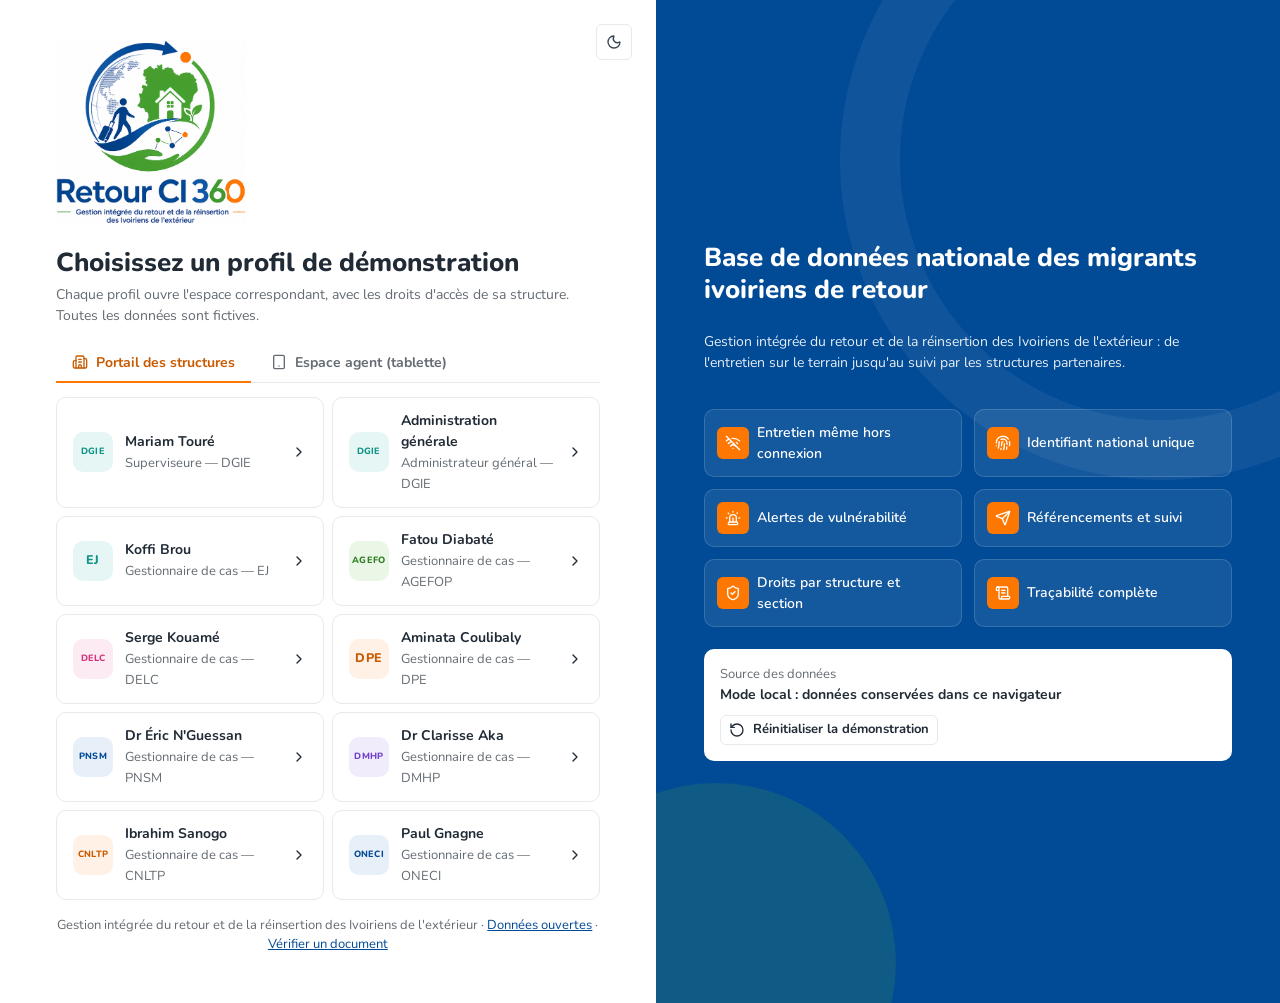
==== commit 7d397527: "feat: parcours multi-structures, application installable, refonte d'interface Parcours entre structu" ====
--- a/web/index.html
+++ b/web/index.html
@@ -2,10 +2,17 @@
 <html lang="fr">
 <head>
   <meta charset="utf-8">
-  <meta name="viewport" content="width=device-width, initial-scale=1">
+  <meta name="viewport" content="width=device-width, initial-scale=1, viewport-fit=cover">
   <title>Retour CI 360 — Démonstration</title>
   <link rel="icon" type="image/png" href="assets/img/favicon.png">
-  <meta name="theme-color" content="#014A96">
+  <meta name="theme-color" content="#014A96" media="(prefers-color-scheme: light)">
+  <meta name="theme-color" content="#0E151D" media="(prefers-color-scheme: dark)">
+  <link rel="manifest" href="manifest.webmanifest">
+  <link rel="apple-touch-icon" href="assets/img/icon-192.png">
+  <meta name="apple-mobile-web-app-capable" content="yes">
+  <meta name="apple-mobile-web-app-status-bar-style" content="black-translucent">
+  <meta name="apple-mobile-web-app-title" content="Retour CI 360">
+  <meta name="mobile-web-app-capable" content="yes">
   <script>/* Thème appliqué avant l'affichage pour éviter un éclair blanc */ try { var t = JSON.parse(localStorage.getItem("r360.theme")); document.documentElement.dataset.theme = t || (matchMedia("(prefers-color-scheme: dark)").matches ? "dark" : "light"); document.documentElement.dataset.texte = JSON.parse(localStorage.getItem("r360.texte")) || "normal"; document.documentElement.dataset.calme = JSON.parse(localStorage.getItem("r360.calme")) ? "1" : ""; } catch (e) { document.documentElement.dataset.theme = "light"; }</script>
   <link rel="stylesheet" href="assets/vendor/leaflet.css">
   <link rel="stylesheet" href="assets/css/app.css">
@@ -43,6 +50,7 @@
   <script src="assets/js/documents.js"></script>
   <script src="assets/js/qualite.js"></script>
   <script src="assets/js/annonces.js"></script>
+  <script src="assets/js/pipeline.js"></script>
   <script src="assets/js/pilotage.js"></script>
   <script src="assets/js/reglages.js"></script>
   <script src="assets/js/app.js"></script>
--- a/web/assets/css/app.css
+++ b/web/assets/css/app.css
@@ -22,23 +22,27 @@
   --ok: var(--green-text); --ok-soft: var(--green-soft); --warn: #A15C00; --warn-soft: #FFF3E0;
   --danger: #D92D20; --danger-soft: #FEECEB; --info: var(--blue); --info-soft: var(--blue-soft);
   --pink: #D6337A; --pink-soft: #FDEBF3; --violet: #6E40C9; --violet-soft: #F1ECFB; --teal: #0E9384; --teal-soft: #E6F6F4;
-  --radius: 8px; --shadow: 0 2px 6px rgba(33,43,54,.04); --shadow-lg: 0 12px 32px rgba(33,43,54,.12);
+  /* Échelle typographique : 6 crans. Toute taille hors de cette liste est un accident. */
+  --t-xs: 12px; --t-sm: 13px; --t-md: 14px; --t-lg: 16px; --t-xl: 20px; --t-2xl: 26px; --t-hero: 38px;
+  /* Rayons : 3 valeurs. Petit = commandes, moyen = surfaces, plein = pastilles. */
+  --r-sm: 6px; --r-md: 10px; --r-full: 999px;
+  --radius: var(--r-md); --shadow: 0 2px 6px rgba(33,43,54,.04); --shadow-lg: 0 12px 32px rgba(33,43,54,.12);
   --side-w: 252px; --head-h: 64px;
   --font: "Nunito", "Segoe UI", system-ui, -apple-system, Roboto, Arial, sans-serif;
 }
 * { box-sizing: border-box; }
 html, body { margin: 0; height: 100%; }
-body { font-family: var(--font); color: var(--ink); background: var(--bg); font-size: 14px; line-height: 1.5; -webkit-font-smoothing: antialiased; }
+body { font-family: var(--font); color: var(--ink); background: var(--bg); font-size: var(--t-md); line-height: 1.5; -webkit-font-smoothing: antialiased; }
 button, input, select, textarea { font: inherit; color: inherit; }
 a { color: var(--blue); }
 .hidden { display: none !important; }
 svg.lucide { width: 16px; height: 16px; stroke-width: 2; vertical-align: -3px; flex-shrink: 0; }
-h1 { font-size: 22px; font-weight: 800; margin: 0; color: var(--ink); }
-h2 { font-size: 17px; font-weight: 700; margin: 0 0 12px; color: var(--ink); }
-h3 { font-size: 15px; font-weight: 700; margin: 0 0 8px; color: var(--ink); }
+h1 { font-size: var(--t-xl); font-weight: 800; margin: 0; color: var(--ink); }
+h2 { font-size: var(--t-lg); font-weight: 700; margin: 0 0 12px; color: var(--ink); }
+h3 { font-size: var(--t-lg); font-weight: 700; margin: 0 0 8px; color: var(--ink); }
 .sub { color: var(--muted); margin: 2px 0 0; }
-.muted { color: var(--muted); } .small { font-size: 13px; } .tiny { font-size: 12px; }
-.row { display: flex; align-items: center; gap: 10px; flex-wrap: wrap; } .row.between { justify-content: space-between; }
+.muted { color: var(--muted); } .small { font-size: var(--t-sm); } .tiny { font-size: var(--t-sm); }
+.row { display: flex; align-items: center; gap: 8px; flex-wrap: wrap; } .row.between { justify-content: space-between; }
 .stack > * + * { margin-top: 12px; }
 .grid { display: grid; gap: 20px; }
 .g2 { grid-template-columns: repeat(2, minmax(0, 1fr)); } .g3 { grid-template-columns: repeat(3, minmax(0, 1fr)); } .g4 { grid-template-columns: repeat(4, minmax(0, 1fr)); }
@@ -49,158 +53,222 @@
 /* ---------- Structure générale : barre latérale + en-tête ---------- */
 .layout { min-height: 100vh; }
 .sidebar { position: fixed; inset: 0 auto 0 0; width: var(--side-w); background: var(--surface); border-right: 1px solid var(--line); z-index: 60; display: flex; flex-direction: column; transition: width .2s; }
-.sidebar .s-logo { height: var(--head-h); display: flex; align-items: center; gap: 10px; padding: 0 20px; border-bottom: 1px solid var(--line); text-decoration: none; flex-shrink: 0; }
+.sidebar .s-logo { height: var(--head-h); display: flex; align-items: center; gap: 8px; padding: 0 20px; border-bottom: 1px solid var(--line); text-decoration: none; flex-shrink: 0; }
 .sidebar .s-logo img { width: 38px; height: 38px; border-radius: 50%; }
-.wordmark { font-weight: 800; font-size: 19px; letter-spacing: -.2px; color: var(--blue); white-space: nowrap; }
+.wordmark { font-weight: 800; font-size: var(--t-xl); letter-spacing: -.2px; color: var(--blue); white-space: nowrap; }
 .wordmark .g { color: var(--brand-green); } .wordmark .o { color: var(--orange); }
-.sidebar .s-body { flex: 1; overflow-y: auto; padding: 14px 14px 20px; }
-.sidebar .s-grp { font-size: 12px; font-weight: 700; color: var(--ink); padding: 14px 8px 8px; }
+.sidebar .s-body { flex: 1; overflow-y: auto; padding: 16px 16px 20px; }
+.sidebar .s-grp { font-size: var(--t-sm); font-weight: 700; color: var(--ink); padding: 16px 8px 8px; }
 .sidebar .s-grp:first-child { padding-top: 4px; }
 .sidebar .s-sep { border-top: 1px solid var(--line); margin: 10px 4px 0; }
-.nav { display: flex; align-items: center; gap: 10px; padding: 8px 12px; border-radius: 6px; color: var(--ink-2); text-decoration: none; font-weight: 600; font-size: 14px; cursor: pointer; white-space: nowrap; }
+.nav { display: flex; align-items: center; gap: 8px; padding: 8px 12px; border-radius: var(--r-sm); color: var(--ink-2); text-decoration: none; font-weight: 600; font-size: var(--t-md); cursor: pointer; white-space: nowrap; }
 .nav svg.lucide { color: #5B6670; }
 .nav:hover { color: var(--orange-text); background: var(--orange-softer); } .nav:hover svg.lucide { color: var(--orange-text); }
 .nav.on { background: var(--orange-soft); color: var(--orange-text); } .nav.on svg.lucide { color: var(--orange-text); }
-.nav .count { margin-left: auto; min-width: 20px; height: 20px; border-radius: 10px; background: var(--danger); color: #fff; font-size: 11px; font-weight: 700; display: grid; place-items: center; padding: 0 6px; }
+.nav .count { margin-left: auto; min-width: 20px; height: 20px; border-radius: var(--r-md); background: var(--danger); color: #fff; font-size: var(--t-xs); font-weight: 700; display: grid; place-items: center; padding: 0 8px; }
 .nav .count.o { background: var(--orange); }
-.side-foot { padding: 12px 14px; border-top: 1px solid var(--line); }
-.side-foot .src { display: flex; align-items: center; gap: 10px; padding: 10px; border-radius: 8px; background: var(--bg); font-size: 12.5px; }
-.side-foot .src .ic { width: 32px; height: 32px; border-radius: 8px; display: grid; place-items: center; background: var(--blue-soft); color: var(--blue); flex-shrink: 0; }
+.side-foot { padding: 12px 16px; border-top: 1px solid var(--line); }
+.side-foot .src { display: flex; align-items: center; gap: 8px; padding: 8px; border-radius: var(--r-md); background: var(--bg); font-size: var(--t-sm); }
+.side-foot .src .ic { width: 32px; height: 32px; border-radius: var(--r-md); display: grid; place-items: center; background: var(--blue-soft); color: var(--blue); flex-shrink: 0; }
 
 .header { position: fixed; top: 0; right: 0; left: var(--side-w); height: var(--head-h); background: var(--surface); border-bottom: 1px solid var(--line); display: flex; align-items: center; gap: 12px; padding: 0 20px 0 0; z-index: 55; transition: left .2s; padding-left: 26px; }
 .toggle-side { position: absolute; top: 18px; right: -14px; z-index: 80; width: 28px; height: 28px; border-radius: 50%; background: var(--orange); color: #fff; border: 3px solid var(--surface); box-shadow: 0 2px 8px rgba(16,24,40,.22); display: grid; place-items: center; cursor: pointer; padding: 0; transition: transform .15s, background .15s; }
 .toggle-side:hover { background: var(--orange-600); transform: scale(1.08); }
 .toggle-side svg.lucide { width: 15px; height: 15px; transition: transform .2s; }
 .header .menu-mobile { display: none; }
-.hsearch { display: flex; align-items: center; gap: 8px; height: 36px; width: 280px; border: 1px solid var(--line); border-radius: 6px; padding: 0 6px 0 10px; color: var(--muted); }
-.hsearch input { border: 0; outline: 0; flex: 1; min-width: 0; font-size: 13.5px; background: transparent; }
-.kbd { font-size: 11px; font-weight: 700; color: var(--muted); background: var(--bg); border: 1px solid var(--line); border-radius: 4px; padding: 1px 6px; }
+.hsearch { display: flex; align-items: center; gap: 8px; height: 36px; width: 280px; border: 1px solid var(--line); border-radius: var(--r-sm); padding: 0 8px 0 8px; color: var(--muted); }
+.hsearch input { border: 0; outline: 0; flex: 1; min-width: 0; font-size: var(--t-sm); background: transparent; }
+.kbd { font-size: var(--t-xs); font-weight: 700; color: var(--muted); background: var(--bg); border: 1px solid var(--line); border-radius: var(--r-sm); padding: 1px 8px; }
 .header .spacer { flex: 1; }
-.hbtn { height: 36px; display: inline-flex; align-items: center; gap: 6px; padding: 0 14px; border-radius: 6px; border: 1px solid var(--line); background: var(--surface); font-weight: 700; font-size: 13.5px; cursor: pointer; white-space: nowrap; color: var(--ink); text-decoration: none; }
-.hbtn.o { background: var(--orange); border-color: var(--orange); color: #fff; } .hbtn.o:hover { background: var(--orange-600); }
-.hbtn.d { background: var(--dark); border-color: var(--dark); color: #fff; } .hbtn.d:hover { background: var(--dark-2); }
-.hicon { position: relative; width: 36px; height: 36px; border-radius: 6px; border: 1px solid var(--line); background: var(--surface); display: grid; place-items: center; cursor: pointer; color: var(--ink-2); }
+.hbtn { height: 36px; display: inline-flex; align-items: center; gap: 8px; padding: 0 16px; border-radius: var(--r-sm); border: 1px solid var(--line); background: var(--surface); font-weight: 700; font-size: var(--t-sm); cursor: pointer; white-space: nowrap; color: var(--ink); text-decoration: none; }
+.hbtn.o { background: var(--orange); border-color: var(--orange-600); color: #fff; } .hbtn.o:hover { background: var(--orange-600); }
+.hbtn.d { background: var(--dark); border-color: var(--dark-2); color: #fff; } .hbtn.d:hover { background: var(--dark-2); }
+.hicon { position: relative; width: 36px; height: 36px; border-radius: var(--r-sm); border: 1px solid var(--line); background: var(--surface); display: grid; place-items: center; cursor: pointer; color: var(--ink-2); }
 .hicon:hover { background: var(--bg); }
-.hicon .dotc { position: absolute; top: -6px; right: -6px; min-width: 18px; height: 18px; border-radius: 9px; background: var(--danger); color: #fff; font-size: 10.5px; font-weight: 800; display: grid; place-items: center; padding: 0 5px; border: 2px solid #fff; }
-.avatar { width: 36px; height: 36px; border-radius: 8px; background: var(--blue); color: #fff; display: grid; place-items: center; font-weight: 800; font-size: 13px; cursor: pointer; flex-shrink: 0; }
+.hicon .dotc { position: absolute; top: -6px; right: -6px; min-width: 18px; height: 18px; border-radius: var(--r-md); background: var(--danger); color: #fff; font-size: var(--t-xs); font-weight: 800; display: grid; place-items: center; padding: 0 4px; border: 2px solid #fff; }
+.avatar { width: 36px; height: 36px; border-radius: var(--r-md); background: var(--blue); color: #fff; display: grid; place-items: center; font-weight: 800; font-size: var(--t-sm); cursor: pointer; flex-shrink: 0; }
 .umenu { position: relative; }
-.umenu .panel { position: absolute; right: 0; top: calc(100% + 8px); width: 260px; background: var(--surface); border: 1px solid var(--line); border-radius: 10px; box-shadow: var(--shadow-lg); padding: 8px; z-index: 70; }
-.umenu .who { display: flex; gap: 10px; align-items: center; padding: 8px; border-bottom: 1px solid var(--line); margin-bottom: 6px; }
-.umenu .item { display: flex; align-items: center; gap: 8px; padding: 9px 10px; border-radius: 6px; cursor: pointer; font-weight: 600; }
+.umenu .panel { position: absolute; right: 0; top: calc(100% + 8px); width: 260px; background: var(--surface); border: 1px solid var(--line); border-radius: var(--r-md); box-shadow: var(--shadow-lg); padding: 8px; z-index: 70; }
+.umenu .who { display: flex; gap: 8px; align-items: center; padding: 8px; border-bottom: 1px solid var(--line); margin-bottom: 6px; }
+.umenu .item { display: flex; align-items: center; gap: 8px; padding: 8px 8px; border-radius: var(--r-sm); cursor: pointer; font-weight: 600; }
 .umenu .item:hover { background: var(--bg); }
 
 .main { margin-left: var(--side-w); padding-top: var(--head-h); min-height: 100vh; transition: margin .2s; }
 .page { padding: 24px; max-width: 1600px; margin: 0 auto; }
 .page-head { display: flex; align-items: flex-end; justify-content: space-between; gap: 16px; margin-bottom: 20px; flex-wrap: wrap; }
 .page-head h1 + .sub { margin-top: 2px; }
-.datechip { display: inline-flex; align-items: center; gap: 8px; height: 38px; padding: 0 12px; border: 1px solid var(--line); border-radius: 6px; background: var(--surface); font-weight: 600; font-size: 13px; }
+.datechip { display: inline-flex; align-items: center; gap: 8px; height: 38px; padding: 0 12px; border: 1px solid var(--line); border-radius: var(--r-sm); background: var(--surface); font-weight: 600; font-size: var(--t-sm); }
 
 /* Barre latérale réduite */
 body.mini { --side-w: 76px; }
 body.mini .sidebar .wordmark, body.mini .sidebar .s-grp, body.mini .nav .lbl, body.mini .nav .count, body.mini .side-foot .txt { display: none; }
-body.mini .nav { justify-content: center; padding: 10px; }
+body.mini .nav { justify-content: center; padding: 8px; }
 body.mini .sidebar .s-logo { justify-content: center; padding: 0; }
 body.mini .toggle-side svg.lucide { transform: rotate(180deg); }
 
-@media (max-width: 991px) {
-  .sidebar { transform: translateX(-100%); transition: transform .2s; box-shadow: var(--shadow-lg); }
-  body.side-open .sidebar { transform: none; }
-  .header { left: 0; padding-left: 12px; } .main { margin-left: 0; }
-  .toggle-side { display: none; } .header .menu-mobile { display: grid; }
-  .hsearch { width: auto; flex: 1; } .header .spacer, .hide-sm { display: none !important; }
-  .page { padding: 16px; }
-}
+/* Le comportement sous 992 px est entièrement défini avec la barre d'onglets, plus bas :
+   barre latérale et hamburger supprimés, navigation reportée en bas de l'écran. */
 
 /* ---------- Cartes ---------- */
 .card { background: var(--surface); border: 1px solid var(--line); border-radius: var(--radius); box-shadow: var(--shadow); padding: 20px; }
 .card.flat { box-shadow: none; }
 .card.p0 { padding: 0; }
 .card-h { display: flex; align-items: center; justify-content: space-between; gap: 12px; padding: 16px 20px; border-bottom: 1px solid var(--line); flex-wrap: wrap; }
-.card-h .title { display: flex; align-items: center; gap: 10px; font-size: 17px; font-weight: 700; margin: 0; }
+.card-h .title { display: flex; align-items: center; gap: 8px; font-size: var(--t-lg); font-weight: 700; margin: 0; }
+/* Pastille d'aide d'un graphique : explique les données affichées, au survol, au focus ou à l'appui. */
+.sr { position: absolute; width: 1px; height: 1px; padding: 0; margin: -1px; overflow: hidden; clip-path: inset(50%); white-space: nowrap; border: 0; }
+.aide { width: 22px; height: 22px; flex-shrink: 0; display: inline-grid; place-items: center; padding: 0; border: 1px solid var(--line); border-radius: 50%;
+  background: var(--surface-2); color: var(--muted); cursor: help; }
+.aide svg.lucide { width: 13px; height: 13px; }
+.aide:hover, .aide:focus-visible { background: var(--orange-soft); border-color: var(--orange-text); color: var(--orange-text); }
+.aide:focus-visible { outline: 2px solid var(--orange-text); outline-offset: 2px; }
+.tip-aide { max-width: 320px; white-space: normal; line-height: 1.5; }
 .card-b { padding: 20px; }
 .card-b.tight { padding: 0; }
-.ticon { width: 32px; height: 32px; border-radius: 6px; display: grid; place-items: center; flex-shrink: 0; }
+.ticon { width: 32px; height: 32px; border-radius: var(--r-sm); display: grid; place-items: center; flex-shrink: 0; }
 .ticon.o { background: var(--orange-soft); color: var(--orange-text); } .ticon.b { background: var(--blue-soft); color: var(--blue); }
 .ticon.g { background: var(--green-soft); color: var(--green-text); } .ticon.r { background: var(--danger-soft); color: var(--danger); }
 .ticon.p { background: var(--pink-soft); color: var(--pink); } .ticon.v { background: var(--violet-soft); color: var(--violet); } .ticon.t { background: var(--teal-soft); color: var(--teal); }
 .ticon.lg { width: 40px; height: 40px; } .ticon.lg svg.lucide { width: 20px; height: 20px; }
-.link { white-space: nowrap; color: var(--ink); font-weight: 700; font-size: 13px; text-decoration: underline; text-underline-offset: 3px; cursor: pointer; background: none; border: 0; padding: 0; }
+.link { white-space: nowrap; color: var(--ink); font-weight: 700; font-size: var(--t-sm); text-decoration: underline; text-underline-offset: 3px; cursor: pointer; background: none; border: 0; padding: 0; }
 .link:hover { color: var(--orange-text); }
 
 /* Indicateurs pleins (rangée 1) */
-.kcard { border-radius: var(--radius); padding: 22px 20px; color: #fff; display: flex; align-items: center; gap: 14px; min-height: 96px; }
+.kcard { position: relative; overflow: hidden; border-radius: var(--radius); padding: 24px 20px; color: #fff; display: flex; align-items: center; gap: 16px; min-height: 96px; }
+/* Courbe d'évolution en fond de carte : bande réservée en bas, rien ne chevauche le chiffre. */
+.kcard.a-courbe { padding-bottom: 38px; min-height: 120px; }
+/* Hiérarchie du tableau de bord : une carte porte le chiffre d'entrée, les trois autres suivent.
+   Sans cela, huit surfaces de même poids se disputent le regard à l'ouverture de la page. */
+.kpi-row { grid-template-columns: 1.5fr 1fr 1fr 1fr; }
+.kcard.hero { padding: 24px; }
+.kcard.hero .kv { font-size: var(--t-hero); line-height: 1.1; }
+.kcard.hero .kl { font-size: var(--t-lg); }
+.kcard.hero .ki { width: 56px; height: 56px; }
+.kcard.hero .ki svg.lucide { width: 26px; height: 26px; }
+@media (max-width: 1200px) { .kpi-row { grid-template-columns: repeat(2, minmax(0, 1fr)); } }
+@media (max-width: 900px) { .kpi-row { grid-template-columns: 1fr; } }
+
+/* Bloc unique « ce qui demande votre attention » : une seule surface, une ligne par sujet. */
+.attention { display: flex; flex-direction: column; margin-bottom: 20px; border: 1px solid var(--line); border-radius: var(--r-md); background: var(--surface); box-shadow: var(--shadow); overflow: hidden; }
+.attention > * { margin: 0 !important; border: 0 !important; border-radius: 0 !important; box-shadow: none !important; background: transparent !important; }
+.attention > * + * { border-top: 1px solid var(--line) !important; }
+.attention .banner { display: flex; align-items: center; gap: 12px; padding: 12px 16px; color: var(--ink-2); }
+.attention .banner svg.lucide { color: var(--danger); flex-shrink: 0; }
+.attention .banner b { color: var(--ink); }
+.attention .banner a { color: var(--orange-text); }
+.kcard > .ki, .kcard > div { position: relative; z-index: 1; }
+/* Filigrane sur carte pleine : en NOIR translucide, jamais en blanc. Un voile blanc éclaircirait
+   le fond et ferait tomber le contraste du texte blanc posé dessus ; un voile noir le remonte. */
+.kcard .filigrane { color: #000; opacity: .11; right: -14px; bottom: -18px; }
+.kcard .filigrane svg.lucide { width: 108px; height: 108px; }
+.kcard:hover .filigrane { transform: rotate(-7deg) scale(1.05); }
+/* Une carte porte soit une courbe, soit un filigrane. Jamais les deux : ce serait deux décors
+   sur 120 px de haut. */
+.kcard.a-courbe .filigrane { display: none; }
+[data-theme="dark"] .kcard .filigrane { opacity: .16; }
+.kspark { position: absolute; left: 0; right: 0; bottom: 0; height: 42px; pointer-events: none; color: #fff; }
+.kspark svg { display: block; width: 100%; height: 100%; }
 .kcard.o { background: var(--orange); } .kcard.d { background: var(--dark); } .kcard.g { background: var(--green); } .kcard.b { background: var(--blue); }
-.kcard .ki { width: 46px; height: 46px; border-radius: 6px; background: #fff; display: grid; place-items: center; flex-shrink: 0; }
+.kcard .ki { width: 46px; height: 46px; border-radius: var(--r-sm); background: #fff; display: grid; place-items: center; flex-shrink: 0; }
 .kcard.o .ki { color: var(--orange-text); } .kcard.d .ki { color: var(--dark); } .kcard.g .ki { color: var(--green); } .kcard.b .ki { color: var(--blue); }
 .kcard .ki svg.lucide { width: 22px; height: 22px; }
-.kcard .kl { font-size: 14px; font-weight: 600; opacity: .95; }
-.kcard .kv { display: flex; align-items: center; gap: 10px; font-size: 20px; font-weight: 800; flex-wrap: wrap; }
-.kchip { display: inline-flex; align-items: center; gap: 2px; font-size: 11px; font-weight: 700; padding: 1px 6px; border-radius: 4px; background: #fff; }
+.kcard .kl { font-size: var(--t-md); font-weight: 600; opacity: .95; }
+.kcard .kv { display: flex; align-items: center; gap: 8px; font-size: var(--t-xl); font-weight: 800; flex-wrap: wrap; }
+.kchip { display: inline-flex; align-items: center; gap: 2px; font-size: var(--t-xs); font-weight: 700; padding: 1px 8px; border-radius: var(--r-sm); background: #fff; }
 .kcard.o .kchip { color: var(--orange-text); } .kcard.d .kchip { color: var(--danger); } .kcard.g .kchip { color: var(--green-text); } .kcard.b .kchip { color: var(--blue); }
 .kchip svg.lucide { width: 12px; height: 12px; }
 
 /* Indicateurs blancs (rangée 2) */
-.scard { padding: 18px 20px 14px; }
-.scard .top { display: flex; justify-content: space-between; align-items: flex-start; gap: 10px; padding-bottom: 14px; border-bottom: 1px solid var(--line); }
-.scard .v { font-size: 20px; font-weight: 800; }
+/* Filigrane : icône de l'indicateur en grand, très pâle, bas à droite. Le texte reste au-dessus
+   (z-index), et l'opacité est assez basse pour ne jamais entamer le contraste de lecture. */
+.filigrane { position: absolute; right: -10px; bottom: -14px; z-index: 0; line-height: 0; color: var(--ink); opacity: .07; pointer-events: none;
+  transform-origin: 50% 50%; transition: transform .28s cubic-bezier(.2, .7, .3, 1); }
+.filigrane svg.lucide { width: 96px; height: 96px; stroke-width: 1.25; vertical-align: baseline; }
+[data-theme="dark"] .filigrane { opacity: .06; }
+/* Au survol de la carte, le filigrane s'incline. L'opacité ne bouge pas : elle est calée au ras
+   du seuil de contraste AA, la monter rendrait le texte gris illisible par-dessus. */
+.scard:hover .filigrane, .itile:hover .filigrane { transform: rotate(-7deg) scale(1.05); }
+html[data-calme="1"] .scard:hover .filigrane, html[data-calme="1"] .itile:hover .filigrane { transform: none; }
+@media (prefers-reduced-motion: reduce) {
+  .filigrane { transition: none; }
+  .scard:hover .filigrane, .itile:hover .filigrane { transform: none; }
+}
+.scard, .itile { position: relative; overflow: hidden; }
+.scard > *:not(.filigrane), .itile > *:not(.filigrane) { position: relative; z-index: 1; }
+.scard { padding: 16px 20px 16px; }
+.scard .top { display: flex; justify-content: space-between; align-items: flex-start; gap: 8px; padding-bottom: 14px; border-bottom: 1px solid var(--line); }
+.scard .v { font-size: var(--t-xl); font-weight: 800; }
 .scard .l { color: var(--muted); }
-.scard .bot { display: flex; justify-content: space-between; align-items: center; padding-top: 12px; font-size: 13px; color: var(--muted); }
+.scard .bot { display: flex; justify-content: space-between; align-items: center; padding-top: 12px; font-size: var(--t-sm); color: var(--muted); }
 .up { color: var(--green-text); font-weight: 700; } .down { color: var(--danger); font-weight: 700; }
 
 /* Bandeau d'information */
-.banner { display: flex; align-items: center; gap: 10px; background: var(--orange-softer); border: 1px solid #FFE1C7; color: var(--ink); border-radius: var(--radius); padding: 12px 16px; margin-bottom: 20px; }
+.banner { display: flex; align-items: center; gap: 8px; background: var(--orange-softer); border: 1px solid #FFE1C7; color: var(--ink); border-radius: var(--radius); padding: 12px 16px; margin-bottom: 20px; }
 .banner svg.lucide { color: var(--orange-text); }
 .banner b { color: var(--orange-text); }
 .banner .x { margin-left: auto; background: none; border: 0; cursor: pointer; color: var(--ink); }
 
 /* Tuiles d'information (vue d'ensemble) */
 .tiles { display: grid; grid-template-columns: repeat(3, minmax(0, 1fr)); gap: 12px; }
-.tile { border: 1px solid var(--line); border-radius: var(--radius); background: var(--bg); padding: 14px 8px; text-align: center; }
+.tile { border: 1px solid var(--line); border-radius: var(--radius); background: var(--bg); padding: 16px 8px; text-align: center; }
 .tile svg.lucide { width: 22px; height: 22px; margin-bottom: 6px; }
-.tile .tl { color: var(--muted); font-size: 13px; } .tile .tv { font-size: 18px; font-weight: 800; }
+.tile .tl { color: var(--muted); font-size: var(--t-sm); } .tile .tv { font-size: var(--t-xl); font-weight: 800; }
 
 /* Segments de période */
-.periods { display: inline-flex; border: 1px solid var(--line); border-radius: 6px; overflow: hidden; }
-.periods button { border: 0; border-right: 1px solid var(--line); background: var(--surface); height: 32px; padding: 0 12px; cursor: pointer; font-weight: 600; font-size: 13px; }
+.periods { display: inline-flex; border: 1px solid var(--line); border-radius: var(--r-sm); overflow: hidden; }
+.periods button { border: 0; border-right: 1px solid var(--line); background: var(--surface); height: 32px; padding: 0 12px; cursor: pointer; font-weight: 600; font-size: var(--t-sm); }
 .periods button:last-child { border-right: 0; }
 .periods button.on { background: var(--orange); color: #fff; }
 
 /* Listes avec vignette */
 .li { display: flex; align-items: center; gap: 12px; padding: 12px 0; border-bottom: 1px solid var(--line-2); }
 .li:last-child { border-bottom: 0; }
-.li .thumbx { width: 42px; height: 42px; border-radius: 6px; display: grid; place-items: center; font-weight: 800; flex-shrink: 0; font-size: 20px; }
+.li .thumbx { width: 42px; height: 42px; border-radius: var(--r-sm); display: grid; place-items: center; font-weight: 800; flex-shrink: 0; font-size: var(--t-xl); }
 .li .grow { flex: 1; min-width: 0; }
 .li .t1 { font-weight: 700; white-space: nowrap; overflow: hidden; text-overflow: ellipsis; }
-.li .t2 { font-size: 13px; color: var(--muted); }
-.li .end { text-align: right; font-size: 13px; }
-.trend { display: inline-flex; align-items: center; gap: 2px; font-size: 12px; font-weight: 700; border: 1px solid currentColor; border-radius: 4px; padding: 0 6px; }
+.li .t2 { font-size: var(--t-sm); color: var(--muted); }
+.li .end { text-align: right; font-size: var(--t-sm); }
+.trend { display: inline-flex; align-items: center; gap: 2px; font-size: var(--t-sm); font-weight: 700; border: 1px solid currentColor; border-radius: var(--r-sm); padding: 0 8px; }
 
 /* Graphiques */
 .chart { width: 100%; }
-.chart text { font-family: var(--font); font-size: 12px; fill: var(--muted); }
-.legend { display: flex; gap: 10px; flex-wrap: wrap; margin-bottom: 12px; }
-.legend .lg-i { border: 1px solid var(--line); border-radius: 6px; padding: 6px 12px; }
-.legend .lg-i .lt { font-size: 13px; color: var(--muted); display: flex; align-items: center; gap: 6px; }
+.chart text { font-family: var(--font); font-size: var(--t-sm); fill: var(--muted); }
+.legend { display: flex; gap: 8px; flex-wrap: wrap; margin-bottom: 12px; }
+.legend .lg-i { border: 1px solid var(--line); border-radius: var(--r-sm); padding: 8px 12px; }
+.legend .lg-i .lt { font-size: var(--t-sm); color: var(--muted); display: flex; align-items: center; gap: 8px; }
 .legend .lg-i .lt i { width: 7px; height: 7px; border-radius: 50%; display: inline-block; }
-.legend .lg-i b { font-size: 18px; font-weight: 800; }
+.legend .lg-i b { font-size: var(--t-xl); font-weight: 800; }
 .donut-wrap { display: flex; align-items: center; gap: 24px; justify-content: center; flex-wrap: wrap; }
-.donut-stat { text-align: center; } .donut-stat b { font-size: 22px; font-weight: 800; display: block; }
+.donut-stat { text-align: center; } .donut-stat b { font-size: var(--t-xl); font-weight: 800; display: block; }
 
 /* ---------- Boutons ---------- */
-.btn { display: inline-flex; align-items: center; justify-content: center; gap: 8px; height: 38px; padding: 0 16px; border-radius: 6px; border: 1px solid var(--line); background: var(--surface); cursor: pointer; font-weight: 700; white-space: nowrap; font-size: 14px; color: var(--ink); }
+/* Règle unique : TOUT bouton porte un contour visible de 1 px et le même rayon. Les boutons
+   pleins peignaient leur bordure dans la couleur de leur fond — elle disparaissait, et deux
+   commandes côte à côte ne se ressemblaient plus. Leur contour reprend un cran plus foncé
+   de leur propre teinte, ce qui les pose sans les alourdir. */
+.btn { display: inline-flex; align-items: center; justify-content: center; gap: 8px; height: 38px; padding: 0 16px; border-radius: var(--r-sm); border: 1px solid var(--line); background: var(--surface); cursor: pointer; font-weight: 700; white-space: nowrap; font-size: var(--t-md); color: var(--ink); }
 .btn:hover { background: var(--bg); }
-.btn.primary { background: var(--orange); border-color: var(--orange); color: #fff; } .btn.primary:hover { background: var(--orange-600); }
-.btn.dark { background: var(--dark); border-color: var(--dark); color: #fff; } .btn.dark:hover { background: var(--dark-2); }
-.btn.accent { background: var(--green); border-color: var(--green); color: #fff; }
-.btn.blue { background: var(--blue); border-color: var(--blue); color: #fff; }
+.btn.primary { background: var(--orange); border-color: var(--orange-600); color: #fff; } .btn.primary:hover { background: var(--orange-600); }
+.btn.dark { background: var(--dark); border-color: var(--dark-2); color: #fff; } .btn.dark:hover { background: var(--dark-2); }
+.btn.accent { background: var(--green); border-color: var(--green-text); color: #fff; }
+.btn.blue { background: var(--blue); border-color: var(--blue-600); color: #fff; }
 .btn.danger { color: var(--danger); border-color: #F6C3BF; }
 .btn.ghost { border-color: transparent; background: transparent; }
-.btn.lg { height: 44px; padding: 0 20px; font-size: 15px; }
-.btn.sm { height: 30px; padding: 0 10px; font-size: 12.5px; }
+.btn.lg { height: 44px; padding: 0 20px; font-size: var(--t-lg); }
+.btn.sm { height: 30px; padding: 0 8px; font-size: var(--t-sm); }
+/* Actions de carte : la couleur dit l'intention — vert l'action courante, orange le classement,
+   rouge le retrait (au survol seulement, pour ne pas crier avant le geste). */
+.btn.a-lu { background: var(--green-soft); border-color: var(--green); color: var(--green-text); }
+.btn.a-lu:hover { border-color: var(--green-text); }
+.btn.a-pin svg.lucide { color: var(--orange-text); }
+.btn.a-pin:hover { background: var(--orange-soft); border-color: var(--orange-text); color: var(--orange-text); }
+.btn.a-arch svg.lucide { color: var(--muted); }
+.btn.a-arch:hover { background: var(--danger-soft); border-color: var(--danger); color: var(--danger); }
+.btn.a-arch:hover svg.lucide { color: var(--danger); }
 .btn:disabled { opacity: .5; cursor: not-allowed; }
 
 /* ---------- Badges ---------- */
-.badge { display: inline-flex; align-items: center; gap: 4px; padding: 2px 8px; border-radius: 4px; font-size: 11.5px; font-weight: 700; background: var(--blue-soft); color: var(--blue); white-space: nowrap; }
+.badge { display: inline-flex; align-items: center; gap: 4px; padding: 2px 8px; border-radius: var(--r-sm); font-size: var(--t-xs); font-weight: 700; background: var(--blue-soft); color: var(--blue); white-space: nowrap; }
 .badge svg.lucide { width: 12px; height: 12px; }
 .badge.ok { background: var(--green-soft); color: var(--green-text); } .badge.warn { background: var(--warn-soft); color: var(--warn); }
 .badge.danger { background: var(--danger-soft); color: var(--danger); } .badge.info { background: var(--blue-soft); color: var(--blue); }
@@ -211,50 +279,50 @@
 .badge.solid.ok { background: var(--green); } .badge.solid.danger { background: var(--danger); } .badge.solid.info { background: var(--blue); }
 .badge.solid.accent { background: var(--orange); } .badge.solid.grey { background: #6B7580; } .badge.solid.warn { background: #D98200; }
 .badge.solid.violet { background: var(--violet); } .badge.solid.pink { background: var(--pink); } .badge.solid.teal { background: var(--teal); }
-.sens { font-size: 10.5px; font-weight: 800; padding: 1px 6px; border-radius: 4px; }
+.sens { font-size: var(--t-xs); font-weight: 800; padding: 1px 8px; border-radius: var(--r-sm); }
 .sens.N1 { background: var(--chip-grey); color: var(--muted); } .sens.N2 { background: var(--blue-soft); color: var(--blue); } .sens.N3 { background: var(--danger-soft); color: var(--danger); }
-.chip { display: inline-flex; align-items: center; gap: 6px; padding: 5px 10px; border-radius: 6px; font-size: 13px; font-weight: 600; background: var(--surface); color: var(--ink); border: 1px solid var(--line); cursor: pointer; }
+.chip { display: inline-flex; align-items: center; gap: 8px; padding: 4px 8px; border-radius: var(--r-sm); font-size: var(--t-sm); font-weight: 600; background: var(--surface); color: var(--ink); border: 1px solid var(--line); cursor: pointer; }
 .chip:hover { background: var(--bg); }
 
 /* ---------- Accueil (choix du profil) ---------- */
 .auth { min-height: 100vh; display: grid; grid-template-columns: minmax(0, 1.05fr) minmax(0, 1fr); background: var(--surface); }
 .auth-l { padding: 40px 56px; display: flex; flex-direction: column; overflow-y: auto; }
 .auth-l .logo-full { width: 190px; height: auto; margin-bottom: 18px; }
-.auth-l h1 { font-size: 24px; } .auth-l .tagline { color: var(--green-text); font-weight: 700; margin: 4px 0 6px; }
+.auth-l h1 { font-size: var(--t-2xl); } .auth-l .tagline { color: var(--green-text); font-weight: 700; margin: 4px 0 6px; }
 .auth-r { background: var(--blue); color: #fff; padding: 48px; display: flex; flex-direction: column; justify-content: center; position: relative; overflow: hidden; }
 .auth-r::before { content: ""; position: absolute; width: 520px; height: 520px; border-radius: 50%; border: 60px solid rgba(255,255,255,.06); right: -200px; top: -160px; }
 .auth-r::after { content: ""; position: absolute; width: 360px; height: 360px; border-radius: 50%; background: rgba(78,167,56,.18); left: -120px; bottom: -140px; }
 .auth-r > * { position: relative; z-index: 1; }
-.auth-r h2 { color: #fff; font-size: 26px; font-weight: 800; line-height: 1.25; margin-bottom: 10px; }
+.auth-r h2 { color: #fff; font-size: var(--t-2xl); font-weight: 800; line-height: 1.25; margin-bottom: 10px; }
 .auth-r p { opacity: .9; }
 .auth-r .feat { display: grid; grid-template-columns: repeat(2, minmax(0, 1fr)); gap: 12px; margin: 22px 0; }
-.auth-r .feat div { background: rgba(255,255,255,.08); border: 1px solid rgba(255,255,255,.15); border-radius: 8px; padding: 12px; font-weight: 600; display: flex; gap: 10px; align-items: center; }
-.auth-r .feat .fi { width: 32px; height: 32px; border-radius: 6px; background: var(--orange); display: grid; place-items: center; flex-shrink: 0; }
-.auth-r .src { background: var(--surface); color: var(--ink); border-radius: 10px; padding: 16px; }
+.auth-r .feat div { background: rgba(255,255,255,.08); border: 1px solid rgba(255,255,255,.15); border-radius: var(--r-md); padding: 12px; font-weight: 600; display: flex; gap: 8px; align-items: center; }
+.auth-r .feat .fi { width: 32px; height: 32px; border-radius: var(--r-sm); background: var(--orange); display: grid; place-items: center; flex-shrink: 0; }
+.auth-r .src { background: var(--surface); color: var(--ink); border-radius: var(--r-md); padding: 16px; }
 .tabs { display: flex; border-bottom: 1px solid var(--line); margin: 18px 0 14px; gap: 4px; }
-.tabs button { border: 0; background: none; padding: 10px 14px; font-weight: 700; cursor: pointer; color: var(--muted); border-bottom: 2px solid transparent; margin-bottom: -1px; display: inline-flex; gap: 8px; align-items: center; }
+.tabs button { border: 0; background: none; padding: 8px 16px; font-weight: 700; cursor: pointer; color: var(--muted); border-bottom: 2px solid transparent; margin-bottom: -1px; display: inline-flex; gap: 8px; align-items: center; }
 .tabs button.on { color: var(--orange-text); border-bottom-color: var(--orange); }
-.profile-card { display: flex; align-items: center; gap: 12px; padding: 12px 14px; border: 1px solid var(--line); border-radius: var(--radius); background: var(--surface); cursor: pointer; text-align: left; width: 100%; }
+.profile-card { display: flex; align-items: center; gap: 12px; padding: 12px 16px; border: 1px solid var(--line); border-radius: var(--radius); background: var(--surface); cursor: pointer; text-align: left; width: 100%; }
 .profile-card:hover { border-color: var(--orange); background: var(--orange-softer); }
-.profile-card .ico { width: 40px; height: 40px; border-radius: 6px; background: var(--blue-soft); color: var(--blue); display: grid; place-items: center; font-weight: 800; }
+.profile-card .ico { width: 40px; height: 40px; border-radius: var(--r-sm); background: var(--blue-soft); color: var(--blue); display: grid; place-items: center; font-weight: 800; }
 .profile-card strong { display: block; }
-.plist { display: grid; grid-template-columns: repeat(2, minmax(0, 1fr)); gap: 10px; }
-.foot { text-align: center; color: var(--muted); font-size: 12px; padding: 18px 0 8px; margin-top: auto; }
+.plist { display: grid; grid-template-columns: repeat(2, minmax(0, 1fr)); gap: 8px; }
+.foot { text-align: center; color: var(--muted); font-size: var(--t-sm); padding: 16px 0 8px; margin-top: auto; }
 @media (max-width: 991px) { .auth { grid-template-columns: 1fr; } .auth-r { display: none; } .auth-l { padding: 24px 16px; } .plist { grid-template-columns: 1fr; } }
 
 /* ---------- Formulaires ---------- */
 label.q { display: block; font-weight: 700; margin-bottom: 6px; }
-.qwrap { padding: 14px 0; border-bottom: 1px solid var(--line-2); }
+.qwrap { padding: 16px 0; border-bottom: 1px solid var(--line-2); }
 .qwrap:last-child { border-bottom: 0; }
-.qhead { display: flex; align-items: flex-start; justify-content: space-between; gap: 10px; margin-bottom: 8px; }
-.qcode { font-size: 11px; color: var(--muted); font-weight: 700; letter-spacing: .3px; }
+.qhead { display: flex; align-items: flex-start; justify-content: space-between; gap: 8px; margin-bottom: 8px; }
+.qcode { font-size: var(--t-xs); color: var(--muted); font-weight: 700; letter-spacing: .3px; }
 .req { color: var(--danger); margin-left: 2px; }
-.help { font-size: 12.5px; color: var(--muted); margin-top: 6px; }
-.input, .textarea { width: 100%; height: 40px; border: 1px solid var(--line); border-radius: 6px; padding: 0 12px; background: var(--surface); }
-.textarea { height: 96px; padding: 10px 12px; resize: vertical; }
+.help { font-size: var(--t-sm); color: var(--muted); margin-top: 6px; }
+.input, .textarea { width: 100%; height: 40px; border: 1px solid var(--line); border-radius: var(--r-sm); padding: 0 12px; background: var(--surface); }
+.textarea { height: 96px; padding: 8px 12px; resize: vertical; }
 .input:focus, .textarea:focus, .dd-btn:focus { outline: 0; border-color: var(--orange); box-shadow: 0 0 0 3px rgba(254,119,1,.15); }
 .input[readonly] { background: var(--bg); color: var(--muted); }
-.seg { display: inline-flex; border: 1px solid var(--line); border-radius: 6px; overflow: hidden; flex-wrap: wrap; }
+.seg { display: inline-flex; border: 1px solid var(--line); border-radius: var(--r-sm); overflow: hidden; flex-wrap: wrap; }
 .seg button { border: 0; background: var(--surface); padding: 0 16px; height: 40px; cursor: pointer; border-right: 1px solid var(--line); font-weight: 700; }
 .seg button:last-child { border-right: 0; }
 .seg button.on { background: var(--orange); color: #fff; }
@@ -263,119 +331,183 @@
 
 /* Liste déroulante avec recherche intégrée */
 .dd { position: relative; }
-.dd-btn { width: 100%; min-height: 40px; border: 1px solid var(--line); border-radius: 6px; background: var(--surface); display: flex; align-items: center; gap: 8px; padding: 5px 12px; cursor: pointer; text-align: left; }
+.dd-btn { width: 100%; min-height: 40px; border: 1px solid var(--line); border-radius: var(--r-sm); background: var(--surface); display: flex; align-items: center; gap: 8px; padding: 4px 12px; cursor: pointer; text-align: left; }
 .dd-btn .val { flex: 1; min-width: 0; overflow: hidden; text-overflow: ellipsis; white-space: nowrap; }
 .dd-btn .ph { color: var(--muted-2); }
-.dd-panel { position: absolute; left: 0; right: 0; top: calc(100% + 4px); background: var(--surface); border: 1px solid var(--line); border-radius: 8px; box-shadow: var(--shadow-lg); z-index: 1200; overflow: hidden; min-width: 240px; }
-.dd-search { display: flex; align-items: center; gap: 8px; padding: 8px 10px; border-bottom: 1px solid var(--line); color: var(--muted); }
+.dd-panel { position: absolute; left: 0; right: 0; top: calc(100% + 4px); background: var(--surface); border: 1px solid var(--line); border-radius: var(--r-md); box-shadow: var(--shadow-lg); z-index: 1200; overflow: hidden; min-width: 240px; }
+.dd-search { display: flex; align-items: center; gap: 8px; padding: 8px 8px; border-bottom: 1px solid var(--line); color: var(--muted); }
 .dd-search input { border: 0; outline: 0; flex: 1; height: 30px; }
 .dd-list { max-height: 280px; overflow: auto; padding: 4px; }
-.dd-group { font-size: 11px; font-weight: 800; color: var(--muted); padding: 8px 10px 4px; text-transform: uppercase; letter-spacing: .4px; }
-.dd-opt { display: flex; align-items: center; gap: 8px; padding: 8px 10px; cursor: pointer; border-radius: 6px; }
+.dd-group { font-size: var(--t-xs); font-weight: 800; color: var(--muted); padding: 8px 8px 4px; text-transform: uppercase; letter-spacing: .4px; }
+.dd-opt { display: flex; align-items: center; gap: 8px; padding: 8px 8px; cursor: pointer; border-radius: var(--r-sm); }
 .dd-opt:hover, .dd-opt.act { background: var(--orange-softer); }
 .dd-opt.sel { font-weight: 800; color: var(--orange-text); }
-.dd-opt .right { margin-left: auto; color: var(--muted); font-size: 12.5px; }
-.dd-opt .flag, .flag { font-size: 16px; }
-.dd-empty { padding: 14px; color: var(--muted); text-align: center; }
+.dd-opt .right { margin-left: auto; color: var(--muted); font-size: var(--t-sm); }
+.dd-opt .flag, .flag { font-size: var(--t-lg); }
+.dd-empty { padding: 16px; color: var(--muted); text-align: center; }
 .tags { display: flex; flex-wrap: wrap; gap: 4px; }
-.tag { display: inline-flex; align-items: center; gap: 4px; background: var(--orange-soft); color: var(--orange-text); border-radius: 4px; padding: 1px 8px; font-size: 12.5px; font-weight: 700; }
+.tag { display: inline-flex; align-items: center; gap: 4px; background: var(--orange-soft); color: var(--orange-text); border-radius: var(--r-sm); padding: 1px 8px; font-size: var(--t-sm); font-weight: 700; }
 
 /* ---------- Espace agent ---------- */
-.netbar { display: flex; align-items: center; gap: 10px; padding: 12px 16px; border-radius: var(--radius); margin-bottom: 20px; background: var(--green-soft); border: 1px solid #CDE9C4; flex-wrap: wrap; }
+.netbar { display: flex; align-items: center; gap: 8px; padding: 12px 16px; border-radius: var(--radius); margin-bottom: 20px; background: var(--green-soft); border: 1px solid #CDE9C4; flex-wrap: wrap; }
 .netbar .dot { width: 10px; height: 10px; border-radius: 50%; background: var(--green); box-shadow: 0 0 0 4px rgba(62,146,45,.18); }
 .netbar.off { background: var(--danger-soft); border-color: #F8CBC7; } .netbar.off .dot { background: var(--danger); box-shadow: 0 0 0 4px rgba(217,45,32,.15); }
 .wizard { display: grid; grid-template-columns: 280px minmax(0, 1fr); gap: 20px; align-items: start; }
-@media (max-width: 1100px) { .wizard { grid-template-columns: 1fr; } .steps { position: static !important; } }
+.steps-titre { padding: 4px 10px 8px; }
+.step-lbl { flex: 1; min-width: 0; }
+.wizard-foot .wf-etat { display: none; }
+
+/* ---------- Entretien sur tablette ----------
+   Sous 1100 px, la liste verticale des 15 sections occupait tout le premier écran : il fallait
+   la faire défiler avant d'atteindre la première question, et remonter pour changer de section.
+   Elle devient un RAIL horizontal collant, et la navigation passe dans une barre basse. */
+@media (max-width: 1100px) {
+  .wizard { grid-template-columns: 1fr; gap: 12px; }
+  .steps { position: sticky !important; top: var(--head-h); z-index: 40; display: flex; flex-direction: row;
+    gap: 6px; overflow-x: auto; scrollbar-width: none; padding: 8px; margin: 0 0 4px; }
+  .steps::-webkit-scrollbar { display: none; }
+  .steps-titre { display: none; }
+  .step { flex: 0 0 auto; padding: 6px; gap: 6px; }
+  /* Seule la section courante montre son nom : quinze libellés complets ne tiennent pas,
+     et les autres restent identifiables par leur numéro et leur infobulle. */
+  .step .step-lbl { display: none; }
+  .step.cur .step-lbl { display: block; max-width: 46vw; overflow: hidden; text-overflow: ellipsis; white-space: nowrap; padding-right: 4px; }
+  .step .badge { display: none; }
+  .step.cur .badge { display: inline-flex; }
+
+  /* Barre d'action basse : avancer sans faire défiler jusqu'au bas de la section. */
+  .page-entretien .wizard-foot { position: fixed; left: 12px; right: 12px; bottom: calc(12px + env(safe-area-inset-bottom));
+    z-index: 70; align-items: center; gap: 10px; margin: 0; padding: 10px 12px;
+    background: var(--surface); border: 1px solid var(--line); border-radius: var(--r-md);
+    box-shadow: 0 10px 28px rgba(16, 24, 40, .16); }
+  .wizard-foot .wf-etat { display: flex; flex-direction: column; gap: 2px; flex: 1; min-width: 0; text-align: center; font-size: var(--t-xs); line-height: 1.25; }
+  .wf-manque, .wf-ok { display: inline-flex; align-items: center; justify-content: center; gap: 4px; }
+  .wf-manque { color: var(--warn); font-weight: 700; } .wf-ok { color: var(--green-text); font-weight: 700; }
+  .wf-manque svg.lucide, .wf-ok svg.lucide { width: 13px; height: 13px; }
+  .page-entretien { padding-bottom: calc(84px + env(safe-area-inset-bottom)) !important; }
+  /* La barre d'onglets ferait doublon avec le pied d'entretien : l'entretien est une tâche
+     en cours, on en sort par « Entretiens » dans l'en-tête. */
+  body.entretien .tabbar { display: none !important; }
+  body.entretien .main { padding-bottom: 0; }
+}
+@media (max-width: 620px) { .step.cur .step-lbl { display: none; } }
 .steps { position: sticky; top: calc(var(--head-h) + 20px); padding: 8px; }
-.step { display: flex; align-items: center; gap: 10px; padding: 8px 10px; border-radius: 6px; cursor: pointer; font-size: 13.5px; font-weight: 600; color: var(--ink-2); }
+.step { display: flex; align-items: center; gap: 8px; padding: 8px 8px; border-radius: var(--r-sm); cursor: pointer; font-size: var(--t-sm); font-weight: 600; color: var(--ink-2); }
 .step:hover { background: var(--orange-softer); }
 .step.cur { background: var(--orange-soft); color: var(--orange-text); font-weight: 800; }
-.step .n { width: 26px; height: 26px; border-radius: 6px; display: grid; place-items: center; font-size: 12px; font-weight: 800; background: var(--bg); border: 1px solid var(--line); color: var(--muted); flex-shrink: 0; }
+.step .n { width: 26px; height: 26px; border-radius: var(--r-sm); display: grid; place-items: center; font-size: var(--t-sm); font-weight: 800; background: var(--bg); border: 1px solid var(--line); color: var(--muted); flex-shrink: 0; }
 .step.done .n { background: var(--green); border-color: var(--green); color: #fff; }
 .step.cur .n { background: var(--orange); border-color: var(--orange); color: #fff; }
 .step.lock { opacity: .45; }
 .section-head { display: flex; justify-content: space-between; align-items: center; gap: 12px; padding-bottom: 14px; border-bottom: 1px solid var(--line); }
-.sub-head { font-size: 12.5px; font-weight: 800; color: var(--blue); text-transform: uppercase; letter-spacing: .4px; margin: 20px 0 2px; }
-.wizard-foot { display: flex; justify-content: space-between; gap: 10px; margin-top: 20px; }
-.notice { display: flex; gap: 10px; padding: 12px 14px; border-radius: var(--radius); background: var(--blue-soft); color: var(--blue); font-size: 13.5px; font-weight: 600; }
+.sub-head { font-size: var(--t-sm); font-weight: 800; color: var(--blue); text-transform: uppercase; letter-spacing: .4px; margin: 20px 0 2px; }
+.wizard-foot { display: flex; justify-content: space-between; gap: 8px; margin-top: 20px; }
+.notice { display: flex; gap: 8px; padding: 12px 16px; border-radius: var(--radius); background: var(--blue-soft); color: var(--blue); font-size: var(--t-sm); font-weight: 600; }
 .notice.warn { background: var(--warn-soft); color: var(--warn); } .notice.danger { background: var(--danger-soft); color: var(--danger); } .notice.ok { background: var(--green-soft); color: var(--green-text); }
-.progress { height: 6px; width: 120px; background: var(--line-2); border-radius: 4px; overflow: hidden; }
-.progress > div { height: 100%; background: var(--orange); border-radius: 4px; }
+.progress { height: 6px; width: 120px; background: var(--line-2); border-radius: var(--r-sm); overflow: hidden; }
+.progress > div { height: 100%; background: var(--orange); border-radius: var(--r-sm); }
 
 /* Itinéraire */
-.itin { display: grid; grid-template-columns: 1fr 1fr; gap: 14px; }
+.itin { display: grid; grid-template-columns: 1fr 1fr; gap: 16px; }
 @media (max-width: 900px) { .itin { grid-template-columns: 1fr; } }
 .itin-block { border: 1px solid var(--line); border-radius: var(--radius); padding: 12px; background: var(--bg); }
 .itin-block + .itin-block { margin-top: 10px; }
 .itin-block .bh { display: flex; align-items: center; gap: 8px; margin-bottom: 8px; font-weight: 800; }
-.itin-stop { display: flex; align-items: center; gap: 8px; padding: 6px 0; border-bottom: 1px dashed var(--line); font-size: 14px; }
-.itin-stop .num { width: 22px; height: 22px; border-radius: 50%; background: var(--orange); color: #fff; font-size: 11px; display: grid; place-items: center; font-weight: 800; }
+.itin-stop { display: flex; align-items: center; gap: 8px; padding: 8px 0; border-bottom: 1px dashed var(--line); font-size: var(--t-md); }
+.itin-stop .num { width: 22px; height: 22px; border-radius: 50%; background: var(--orange); color: #fff; font-size: var(--t-xs); display: grid; place-items: center; font-weight: 800; }
 .map { height: 380px; border-radius: var(--radius); border: 1px solid var(--line); background: #EEF2F6; }
-.map-num { background: var(--orange); color: #fff; border-radius: 50%; width: 24px; height: 24px; display: grid; place-items: center; font-size: 12px; font-weight: 800; border: 2px solid #fff; box-shadow: 0 1px 3px rgba(0,0,0,.3); }
-.kpis { display: flex; gap: 10px; flex-wrap: wrap; margin-top: 10px; }
-.kpi { background: var(--surface); border: 1px solid var(--line); border-radius: 6px; padding: 8px 12px; font-size: 13px; color: var(--muted); }
-.kpi b { display: block; font-size: 18px; color: var(--ink); font-weight: 800; }
+.map-num { background: var(--orange); color: #fff; border-radius: 50%; width: 24px; height: 24px; display: grid; place-items: center; font-size: var(--t-sm); font-weight: 800; border: 2px solid #fff; box-shadow: 0 1px 3px rgba(0,0,0,.3); }
+.kpis { display: flex; gap: 8px; flex-wrap: wrap; margin-top: 10px; }
+.kpi { background: var(--surface); border: 1px solid var(--line); border-radius: var(--r-sm); padding: 8px 12px; font-size: var(--t-sm); color: var(--muted); }
+.kpi b { display: block; font-size: var(--t-xl); color: var(--ink); font-weight: 800; }
 
 /* Captures */
 .thumbs { display: flex; gap: 8px; flex-wrap: wrap; }
-.thumb { width: 96px; height: 72px; border-radius: 6px; object-fit: cover; border: 1px solid var(--line); }
+.thumb { width: 96px; height: 72px; border-radius: var(--r-sm); object-fit: cover; border: 1px solid var(--line); }
 .sigpad { width: 100%; height: 180px; border: 1px dashed #A9B2BB; border-radius: var(--radius); background: #fff; touch-action: none; }
 
 /* ---------- Tableaux ---------- */
-table.tbl { width: 100%; border-collapse: collapse; font-size: 14px; }
-.tbl th { text-align: left; font-size: 13px; font-weight: 700; color: var(--ink); padding: 12px 16px; border-bottom: 1px solid var(--line); background: var(--surface-2); white-space: nowrap; }
+table.tbl { width: 100%; border-collapse: collapse; font-size: var(--t-md); }
+.tbl th { text-align: left; font-size: var(--t-sm); font-weight: 700; color: var(--ink); padding: 12px 16px; border-bottom: 1px solid var(--line); background: var(--surface-2); white-space: nowrap; }
 .tbl td { padding: 12px 16px; border-bottom: 1px solid var(--line-2); vertical-align: middle; }
 .tbl tr:last-child td { border-bottom: 0; }
 .tbl tr.click { cursor: pointer; } .tbl tr.click:hover td { background: var(--orange-softer); }
 .tbl-wrap { overflow-x: auto; }
 .idlink { color: var(--orange-text); font-weight: 700; text-decoration: none; }
-.who { display: flex; align-items: center; gap: 10px; }
-.who .av { width: 34px; height: 34px; border-radius: 6px; display: grid; place-items: center; font-weight: 800; font-size: 12.5px; flex-shrink: 0; }
-.toolbar { display: flex; align-items: center; gap: 10px; flex-wrap: wrap; justify-content: space-between; padding: 16px 20px; border-bottom: 1px solid var(--line); }
-.toolbar .search { display: flex; align-items: center; gap: 8px; height: 38px; border: 1px solid var(--line); border-radius: 6px; padding: 0 10px; width: 300px; max-width: 100%; color: var(--muted); }
+.who { display: flex; align-items: center; gap: 8px; }
+.who .av { width: 34px; height: 34px; border-radius: var(--r-sm); display: grid; place-items: center; font-weight: 800; font-size: var(--t-sm); flex-shrink: 0; }
+.toolbar { display: flex; align-items: center; gap: 8px; flex-wrap: wrap; justify-content: space-between; padding: 16px 20px; border-bottom: 1px solid var(--line); }
+.toolbar .search { display: flex; align-items: center; gap: 8px; height: 38px; border: 1px solid var(--line); border-radius: var(--r-sm); padding: 0 8px; width: 300px; max-width: 100%; color: var(--muted); }
 .toolbar .search input { border: 0; outline: 0; flex: 1; min-width: 0; }
 
 /* ---------- Portail : fiche dossier ---------- */
 .stat { display: flex; flex-direction: column; gap: 4px; }
-.bars .bar { display: grid; grid-template-columns: 160px 1fr 44px; gap: 12px; align-items: center; font-size: 13px; margin: 8px 0; }
-.bars .track { height: 8px; background: var(--line-2); border-radius: 4px; overflow: hidden; }
-.bars .fill { height: 100%; background: var(--blue); border-radius: 4px; }
+.bars .bar { display: grid; grid-template-columns: 160px 1fr 44px; gap: 12px; align-items: center; font-size: var(--t-sm); margin: 8px 0; }
+.bars .track { height: 8px; background: var(--line-2); border-radius: var(--r-sm); overflow: hidden; }
+.bars .fill { height: 100%; background: var(--blue); border-radius: var(--r-sm); }
 .bars.green .fill { background: var(--green); } .bars.orange .fill { background: var(--orange); }
-.secblock { border: 1px solid var(--line); border-radius: var(--radius); margin-bottom: 12px; overflow: hidden; background: var(--surface); }
-.secblock > .sh { display: flex; align-items: center; gap: 10px; padding: 12px 16px; cursor: pointer; }
-.secblock > .sh:hover { background: var(--orange-softer); }
-.secblock > .sh .t { font-weight: 800; flex: 1; }
-.secblock > .sb { padding: 4px 16px 14px; border-top: 1px solid var(--line); }
-.kv { display: grid; grid-template-columns: 300px 1fr; gap: 8px 16px; padding: 8px 0; border-bottom: 1px solid var(--line-2); font-size: 14px; }
+/* Section de fiche : panneau toujours ouvert, le rail à gauche fait la navigation.
+   L'accordéon précédent présentait quinze en-têtes fermés et aucune donnée. */
+.secblock { border: 1px solid var(--line); border-radius: var(--radius); overflow: hidden; background: var(--surface); padding: 0; }
+.secblock > .section-head { padding: 16px 20px; border-bottom: 1px solid var(--line); margin: 0; }
+.secblock > .sb { padding: 12px 20px 20px; }
+/* Rail de la fiche : la section vide ou interdite reste lisible mais en retrait. */
+.steps .step .sens { margin-left: auto; }
+.steps .step.lock { opacity: .55; }
+.fiche-grid .wizard { gap: 16px; }
+.fiche-grid .steps { top: calc(var(--head-h) + 16px); }
+.kv { display: grid; grid-template-columns: 300px 1fr; gap: 8px 16px; padding: 8px 0; border-bottom: 1px solid var(--line-2); font-size: var(--t-md); }
 .kv:last-child { border-bottom: 0; }
 @media (max-width: 700px) { .kv { grid-template-columns: 1fr; } }
 .kv .k { color: var(--muted); }
 .masked { letter-spacing: 2px; color: var(--muted-2); }
-.locked { display: flex; align-items: center; gap: 8px; color: var(--muted); font-size: 14px; padding: 10px 0; flex-wrap: wrap; }
+.locked { display: flex; align-items: center; gap: 8px; color: var(--muted); font-size: var(--t-md); padding: 8px 0; flex-wrap: wrap; }
 .timeline { border-left: 2px solid var(--line); margin-left: 6px; padding-left: 16px; }
-.timeline .ev { position: relative; padding: 4px 0 12px; font-size: 13.5px; }
+.timeline .ev { position: relative; padding: 4px 0 12px; font-size: var(--t-sm); }
 .timeline .ev::before { content: ""; position: absolute; left: -22px; top: 9px; width: 10px; height: 10px; border-radius: 50%; background: var(--orange); border: 2px solid #fff; box-shadow: 0 0 0 1px var(--orange); }
 .dossier-head { display: flex; gap: 16px; align-items: center; flex-wrap: wrap; }
-.dossier-head .ph { width: 64px; height: 64px; border-radius: 8px; object-fit: cover; }
-.dossier-head .ini { width: 64px; height: 64px; border-radius: 8px; background: var(--blue-soft); color: var(--blue); display: grid; place-items: center; font-weight: 800; font-size: 22px; }
+.dossier-head .ph { width: 64px; height: 64px; border-radius: var(--r-md); object-fit: cover; }
+.dossier-head .ini { width: 64px; height: 64px; border-radius: var(--r-md); background: var(--blue-soft); color: var(--blue); display: grid; place-items: center; font-weight: 800; font-size: var(--t-xl); }
 .fiche-grid { display: grid; grid-template-columns: minmax(0, 1fr) 340px; gap: 20px; align-items: start; }
 @media (max-width: 1100px) { .fiche-grid { grid-template-columns: 1fr; } }
 
 /* ---------- Fenêtres et notifications ---------- */
 .modal-bg { position: fixed; inset: 0; background: rgba(11,39,71,.45); display: grid; place-items: center; z-index: 100; padding: 16px; }
-.modal { background: var(--surface); border-radius: 10px; max-width: 620px; width: 100%; max-height: 90vh; overflow: auto; box-shadow: var(--shadow-lg); }
-.modal .mh { padding: 16px 20px; border-bottom: 1px solid var(--line); display: flex; align-items: center; gap: 10px; }
+/* On ne sort d'une modale que par un bouton du pied. Le clic sur le fond la fait tressaillir
+   plutôt que de la fermer : un geste de travers ne doit pas annuler une décision en cours. */
+.modal-bg { cursor: not-allowed; }
+.modal { cursor: auto; }
+.modal.secousse { animation: modal-secousse .3s cubic-bezier(.36, .07, .19, .97); }
+@keyframes modal-secousse {
+  10%, 90% { transform: translateX(-2px); }
+  20%, 80% { transform: translateX(4px); }
+  30%, 50%, 70% { transform: translateX(-7px); }
+  40%, 60% { transform: translateX(7px); }
+}
+body.modal-ouverte { overflow: hidden; }
+@media (prefers-reduced-motion: reduce) { .modal.secousse { animation: none; outline: 2px solid var(--orange); outline-offset: 3px; } }
+html[data-calme="1"] .modal.secousse { animation: none; outline: 2px solid var(--orange); outline-offset: 3px; }
+.modal { background: var(--surface); border-radius: var(--r-md); max-width: 620px; width: 100%; max-height: 90vh; overflow: auto; box-shadow: var(--shadow-lg); }
+.modal .mh { padding: 16px 20px; border-bottom: 1px solid var(--line); display: flex; align-items: center; gap: 8px; }
 .modal .mh h2 { margin: 0; }
 .modal .mh svg.lucide { color: var(--orange-text); width: 20px; height: 20px; }
-.modal .mb { padding: 18px 20px; }
-.modal .mf { padding: 14px 20px; border-top: 1px solid var(--line); display: flex; justify-content: flex-end; gap: 10px; flex-wrap: wrap; }
-.modal .mf .btn:last-child:not(.danger) { background: var(--orange); border-color: var(--orange); color: #fff; }
+.modal .mb { padding: 16px 20px; }
+.modal .mf { padding: 16px 20px; border-top: 1px solid var(--line); display: flex; justify-content: flex-end; gap: 8px; flex-wrap: wrap; }
+.modal .mf .btn:last-child:not(.danger) { background: var(--orange); border-color: var(--orange-600); color: #fff; }
 .modal.alert .mh { background: var(--danger-soft); } .modal.alert .mh h2, .modal.alert .mh svg.lucide { color: var(--danger); }
 .toast-wrap { position: fixed; right: 20px; bottom: 20px; display: flex; flex-direction: column; gap: 8px; z-index: 200; }
-.toast { background: var(--dark); color: #fff; padding: 12px 16px; border-radius: 8px; box-shadow: var(--shadow-lg); font-size: 14px; display: flex; gap: 8px; align-items: center; max-width: 420px; font-weight: 600; }
+.toast { background: var(--dark); color: #fff; padding: 12px 16px; border-radius: var(--r-md); box-shadow: var(--shadow-lg); font-size: var(--t-md); display: flex; gap: 8px; align-items: center; max-width: 420px; font-weight: 600; }
 .toast svg.lucide { color: var(--brand-green); }
-.empty { text-align: center; padding: 40px 10px; color: var(--muted); }
-.empty svg.lucide { width: 34px; height: 34px; margin-bottom: 8px; color: var(--muted-2); }
+/* État vide : une absence de données doit ressembler à un état prévu, pas à un écran inachevé.
+   L'icône est posée dans un disque, le texte respire, la surface est légèrement creusée. */
+.empty { display: flex; flex-direction: column; align-items: center; justify-content: center; gap: 12px;
+  text-align: center; padding: 40px 24px; min-height: 160px; color: var(--muted);
+  background: var(--surface-2); border: 1px dashed var(--line); border-radius: var(--r-md); }
+.empty > svg.lucide, .empty > i[data-lucide] { width: 48px; height: 48px; padding: 12px; box-sizing: content-box;
+  margin: 0; border-radius: var(--r-full); background: var(--surface); border: 1px solid var(--line);
+  color: var(--muted-2); stroke-width: 1.5; }
+.empty > div { font-size: var(--t-md); font-weight: 600; color: var(--ink-2); max-width: 44ch; }
+.card-b > .empty, .card > .empty { background: transparent; border: 0; min-height: 0; padding: 32px 24px; }
 .leaflet-container { font-family: var(--font); }
 
 /* Carte des routes migratoires */
@@ -386,27 +518,30 @@
 .routes-map .flow { animation: flux 1.2s linear infinite; }
 @keyframes flux { to { stroke-dashoffset: var(--dash, -18); } }
 @media (prefers-reduced-motion: reduce) { .routes-map .flow { animation: none; } }
-.map-legend { display: flex; gap: 16px; flex-wrap: wrap; font-size: 12.5px; color: var(--muted); margin-top: 10px; }
-.map-legend span { display: inline-flex; align-items: center; gap: 6px; }
-.map-legend i { display: inline-block; width: 18px; height: 4px; border-radius: 2px; }
-.map-legend i.sq { width: 12px; height: 12px; border-radius: 3px; }
+.map-legend { display: flex; gap: 16px; flex-wrap: wrap; font-size: var(--t-sm); color: var(--muted); margin-top: 10px; }
+.map-legend span { display: inline-flex; align-items: center; gap: 8px; }
+.map-legend i { display: inline-block; width: 18px; height: 4px; border-radius: var(--r-sm); }
+.map-legend i.sq { width: 12px; height: 12px; border-radius: var(--r-sm); }
 .route-steps { display: flex; flex-direction: column; gap: 0; margin: 4px 0 14px; }
-.route-steps .rs { display: flex; align-items: center; gap: 10px; position: relative; padding: 4px 0; }
-.route-steps .rs .n { width: 24px; height: 24px; border-radius: 50%; background: var(--dark); color: #fff; display: grid; place-items: center; font-size: 11.5px; font-weight: 800; z-index: 1; }
+.route-steps .rs { display: flex; align-items: center; gap: 8px; position: relative; padding: 4px 0; }
+.route-steps .rs .n { width: 24px; height: 24px; border-radius: 50%; background: var(--dark); color: #fff; display: grid; place-items: center; font-size: var(--t-xs); font-weight: 800; z-index: 1; }
 .route-steps .rs:not(:last-child)::after { content: ""; position: absolute; left: 11px; top: 26px; bottom: -6px; border-left: 2px dashed var(--orange); }
-.route-steps .rs b { font-weight: 800; } .route-steps .rs .flag { font-size: 18px; }
-.mini-kpis { display: grid; grid-template-columns: repeat(2, minmax(0, 1fr)); gap: 10px; }
-.mini-kpis div { border: 1px solid var(--line); border-radius: var(--radius); padding: 10px 12px; background: var(--bg); }
-.mini-kpis b { display: block; font-size: 18px; font-weight: 800; } .mini-kpis span { font-size: 12.5px; color: var(--muted); }
+.route-steps .rs b { font-weight: 800; } .route-steps .rs .flag { font-size: var(--t-xl); }
+.mini-kpis { display: grid; grid-template-columns: repeat(2, minmax(0, 1fr)); gap: 8px; }
+.mini-kpis div { border: 1px solid var(--line); border-radius: var(--radius); padding: 8px 12px; background: var(--bg); }
+.mini-kpis b { display: block; font-size: var(--t-xl); font-weight: 800; } .mini-kpis span { font-size: var(--t-sm); color: var(--muted); }
 .route-tabs { display: flex; gap: 8px; flex-wrap: wrap; }
-.route-tabs button { border: 1px solid var(--line); background: var(--surface); border-radius: 6px; height: 32px; padding: 0 12px; font-weight: 700; font-size: 13px; cursor: pointer; }
-.route-tabs button.on { background: var(--orange); border-color: var(--orange); color: #fff; }
-.itile { display: flex; gap: 12px; align-items: flex-start; }
-.itile .v { font-size: 22px; font-weight: 800; line-height: 1.2; }
-.itile .l { font-weight: 700; } .itile .d { font-size: 12.5px; color: var(--muted); }
+.route-tabs button { border: 1px solid var(--line); background: var(--surface); border-radius: var(--r-sm); height: 32px; padding: 0 12px; font-weight: 700; font-size: var(--t-sm); cursor: pointer; }
+.route-tabs button.on { background: var(--orange); border-color: var(--orange-600); color: #fff; }
+.itile { display: flex; gap: 12px; align-items: flex-start; padding-right: 54px; }
+.itile .v { font-size: var(--t-xl); font-weight: 800; line-height: 1.2; }
+.itile .l { font-weight: 700; } .itile .d { font-size: var(--t-sm); color: var(--muted); }
 
 /* Infobulle */
-.tip { position: fixed; z-index: 300; display: none; background: var(--dark); color: #fff; border-radius: 8px; padding: 10px 12px; font-size: 12.5px; box-shadow: var(--shadow-lg); pointer-events: none; min-width: 210px; }
+.tip { position: fixed; z-index: 300; display: none; background: var(--dark); color: #fff; border-radius: var(--r-md); padding: 8px 12px; font-size: var(--t-sm); box-shadow: var(--shadow-lg); pointer-events: none; min-width: 210px; }
+/* Étiquette du menu réduit : posée à droite de l'icône, compacte — la largeur minimale
+   de 210 px des infobulles de données ferait une boîte absurde pour le mot « Sites ». */
+.tip-nav { min-width: 0; padding: 7px 11px; font-size: var(--t-sm); font-weight: 700; white-space: nowrap; }
 .tip-t { font-weight: 800; margin-bottom: 6px; }
 .tip-row { display: flex; align-items: center; gap: 8px; padding: 2px 0; opacity: .9; }
 .tip-row.b { opacity: 1; font-weight: 800; }
@@ -427,7 +562,7 @@
 @media (max-width: 900px) { .map-split { grid-template-columns: 1fr; } }
 .leaflet-container { background: var(--map-sea); font-family: var(--font); }
 .hors-ligne.leaflet-container { background: #DCE8F2; }
-.leaflet-tooltip { font-family: var(--font); font-size: 12.5px; border-radius: 6px; }
+.leaflet-tooltip { font-family: var(--font); font-size: var(--t-sm); border-radius: var(--r-sm); }
 .leaflet-interactive.flow { animation: flux 1.2s linear infinite; }
 
 .map-real .leaflet-tile-pane, .map-fiche .leaflet-tile-pane { filter: saturate(.7) contrast(.97); }
@@ -465,9 +600,16 @@
 [data-theme="dark"] .hbtn.o, [data-theme="dark"] .btn.primary, [data-theme="dark"] .btn.dark, [data-theme="dark"] .btn.blue, [data-theme="dark"] .btn.accent { color: #fff; }
 [data-theme="dark"] .kcard.d { border: 1px solid #2E4C74; }
 [data-theme="dark"] .kcard.b { background: #1D5FA6; }
-[data-theme="dark"] .kcard .ki, [data-theme="dark"] .kchip { background: rgba(255,255,255,.95); }
-[data-theme="dark"] .kcard.b .ki, [data-theme="dark"] .kcard.b .kchip { color: #1D5FA6; }
-[data-theme="dark"] .kcard.d .ki { color: #1F3A5F; }
+/* Thème sombre : les couleurs de charte sont faites pour du papier blanc. Posées pures sur
+   un fond #0E151D elles vibrent — on les assombrit, et la pastille d'icône cesse d'être
+   un carré blanc éclatant. Contrastes du texte blanc vérifiés : 5,7:1 / 6,5:1 / 6,5:1. */
+[data-theme="dark"] .kcard.o { background: #A54E06; }
+[data-theme="dark"] .kcard.g { background: #2F6B21; }
+[data-theme="dark"] .kcard .ki { background: rgba(255,255,255,.14); color: #fff; }
+[data-theme="dark"] .kcard.o .ki, [data-theme="dark"] .kcard.g .ki, [data-theme="dark"] .kcard.b .ki, [data-theme="dark"] .kcard.d .ki { color: #fff; }
+[data-theme="dark"] .kchip { background: rgba(255,255,255,.95); }
+[data-theme="dark"] .kcard.b .kchip { color: #1D5FA6; }
+
 [data-theme="dark"] .banner { border-color: rgba(254,119,1,.35); }
 [data-theme="dark"] .netbar { border-color: rgba(78,167,56,.35); } [data-theme="dark"] .netbar.off { border-color: rgba(242,104,94,.35); }
 [data-theme="dark"] .btn.danger { border-color: rgba(242,104,94,.45); }
@@ -479,7 +621,7 @@
 [data-theme="dark"] .sigpad { background: #F4F6F8; }
 [data-theme="dark"] .auth-r { background: #0B2747; }
 [data-theme="dark"] .auth-r .src { color: var(--ink); }
-[data-theme="dark"] .auth-l .logo-full, [data-theme="dark"] .hero .hero-logo { background: #fff; border-radius: 14px; padding: 10px; }
+[data-theme="dark"] .auth-l .logo-full, [data-theme="dark"] .hero .hero-logo { background: #fff; border-radius: var(--r-md); padding: 8px; }
 [data-theme="dark"] .sidebar .s-logo img { background: #fff; }
 [data-theme="dark"] .chart text { fill: var(--muted); }
 [data-theme="dark"] .map-legend i.sq { outline: 1px solid var(--line); }
@@ -496,20 +638,20 @@
 .cell-edit { cursor: pointer; } .cell-edit:hover { outline: 2px solid var(--orange); outline-offset: -2px; }
 
 /* Statistiques */
-.chart text.big { font-size: 26px; font-weight: 800; fill: var(--ink); }
+.chart text.big { font-size: var(--t-2xl); font-weight: 800; fill: var(--ink); }
 .chart text.val { font-weight: 700; fill: var(--ink-2); }
 .arc-part { cursor: pointer; transition: opacity .2s; } .arc-part:hover { opacity: .85; }
-.legend-list { display: flex; flex-direction: column; gap: 6px; min-width: 220px; flex: 1; }
-.legend-list div { display: flex; align-items: center; gap: 8px; font-size: 13.5px; }
-.legend-list i { width: 10px; height: 10px; border-radius: 3px; flex-shrink: 0; }
+.legend-list { display: flex; flex-direction: column; gap: 8px; min-width: 220px; flex: 1; }
+.legend-list div { display: flex; align-items: center; gap: 8px; font-size: var(--t-sm); }
+.legend-list i { width: 10px; height: 10px; border-radius: var(--r-sm); flex-shrink: 0; }
 .legend-list span { flex: 1; } .legend-list b { white-space: nowrap; } .legend-list small { color: var(--muted); font-weight: 600; }
-.filtres { display: grid; grid-template-columns: repeat(4, minmax(0, 1fr)); gap: 14px; }
+.filtres { display: grid; grid-template-columns: repeat(4, minmax(0, 1fr)); gap: 16px; }
 @media (max-width: 1200px) { .filtres { grid-template-columns: repeat(2, minmax(0, 1fr)); } }
-.filtres label.q { font-size: 12.5px; color: var(--muted); margin-bottom: 4px; }
+.filtres label.q { font-size: var(--t-sm); color: var(--muted); margin-bottom: 4px; }
 .res-grid { display: grid; grid-template-columns: minmax(0, 1.7fr) minmax(0, 1fr); gap: 20px; }
 @media (max-width: 1100px) { .res-grid { grid-template-columns: 1fr; } }
-.chiffre-cle { font-size: 40px; font-weight: 800; line-height: 1.1; color: var(--orange-text); }
-.ref-chip { display: inline-flex; gap: 6px; align-items: center; font-size: 12px; font-weight: 700; padding: 3px 8px; border-radius: 4px; background: var(--blue-soft); color: var(--info); }
+.chiffre-cle { font-size: var(--t-hero); font-weight: 800; line-height: 1.1; color: var(--orange-text); }
+.ref-chip { display: inline-flex; gap: 8px; align-items: center; font-size: var(--t-sm); font-weight: 700; padding: 3px 8px; border-radius: var(--r-sm); background: var(--blue-soft); color: var(--info); }
 .galerie { display: grid; grid-template-columns: repeat(3, minmax(0, 1fr)); gap: 20px; }
 @media (max-width: 1200px) { .galerie { grid-template-columns: repeat(2, minmax(0, 1fr)); } } @media (max-width: 800px) { .galerie { grid-template-columns: 1fr; } }
 .donut-legend { display: flex; align-items: center; gap: 20px; flex-wrap: wrap; justify-content: center; }
@@ -517,65 +659,65 @@
 
 /* Menu d'exportation */
 .export-menu { position: relative; display: inline-block; }
-.export-panel { position: absolute; right: 0; top: calc(100% + 6px); width: 290px; background: var(--surface); border: 1px solid var(--line); border-radius: 10px; box-shadow: var(--shadow-lg); padding: 6px; z-index: 1300; }
-.export-item { display: flex; align-items: center; gap: 12px; width: 100%; padding: 9px 10px; border: 0; background: transparent; border-radius: 8px; cursor: pointer; color: var(--ink); }
+.export-panel { position: absolute; right: 0; top: calc(100% + 6px); width: 290px; background: var(--surface); border: 1px solid var(--line); border-radius: var(--r-md); box-shadow: var(--shadow-lg); padding: 8px; z-index: 1300; }
+.export-item { display: flex; align-items: center; gap: 12px; width: 100%; padding: 8px 8px; border: 0; background: transparent; border-radius: var(--r-md); cursor: pointer; color: var(--ink); }
 .export-item:hover { background: var(--orange-softer); }
 .export-item:disabled { opacity: .5; cursor: progress; }
 .export-item b { font-weight: 700; display: block; }
 
 /* Logos des entités */
-.logo-ent { display: inline-grid; place-items: center; border-radius: 8px; overflow: hidden; flex-shrink: 0; background: #fff; border: 1px solid var(--line); }
+.logo-ent { display: inline-grid; place-items: center; border-radius: var(--r-md); overflow: hidden; flex-shrink: 0; background: #fff; border: 1px solid var(--line); }
 .logo-ent img { width: 100%; height: 100%; object-fit: contain; padding: 2px; }
 .logo-ent.mono { border: 0; font-weight: 800; letter-spacing: .2px; }
 .logo-upload { display: flex; gap: 16px; align-items: center; }
-.logo-preview { width: 96px; height: 96px; border: 1px dashed var(--line); border-radius: 12px; display: grid; place-items: center; background: #fff; overflow: hidden; flex-shrink: 0; }
+.logo-preview { width: 96px; height: 96px; border: 1px dashed var(--line); border-radius: var(--r-md); display: grid; place-items: center; background: #fff; overflow: hidden; flex-shrink: 0; }
 .logo-preview img { max-width: 88px; max-height: 88px; object-fit: contain; }
-.chip .logo-ent { border-radius: 5px; }
+.chip .logo-ent { border-radius: var(--r-sm); }
 
 /* ---------- Sites, arrivées, file d'attente ---------- */
-.form-grid { display: grid; grid-template-columns: repeat(2, minmax(0, 1fr)); gap: 14px 16px; }
+.form-grid { display: grid; grid-template-columns: repeat(2, minmax(0, 1fr)); gap: 16px 16px; }
 .form-grid .full { grid-column: 1 / -1; }
 @media (max-width: 640px) { .form-grid { grid-template-columns: 1fr; } }
 .ticon.grey { background: var(--chip-grey); color: var(--muted); }
 .tc-b { background: var(--blue) !important; } .tc-o { background: var(--orange) !important; } .tc-g { background: var(--green) !important; } .tc-v { background: var(--violet) !important; } .tc-grey { background: var(--muted-2) !important; }
 .site-list { max-height: 520px; overflow: auto; padding: 4px 16px 12px; }
-.site-list .li { border-radius: 8px; padding: 10px 8px; }
+.site-list .li { border-radius: var(--r-md); padding: 8px 8px; }
 .li.click { cursor: pointer; } .li.click:hover { background: var(--surface-2); }
-.site-pin { width: 34px; height: 34px; border-radius: 50% 50% 50% 4px; transform: rotate(-45deg); display: grid; place-items: center; color: #fff; border: 2px solid #fff; box-shadow: 0 3px 10px rgba(0,0,0,.3); }
+.site-pin { width: 34px; height: 34px; border-radius: 50% 50% 50% var(--r-sm); transform: rotate(-45deg); display: grid; place-items: center; color: #fff; border: 2px solid #fff; box-shadow: 0 3px 10px rgba(0,0,0,.3); }
 .site-pin svg.lucide { transform: rotate(45deg); width: 17px; height: 17px; }
 .site-pin.live { animation: pinpulse 1.6s infinite; }
 @keyframes pinpulse { 0% { box-shadow: 0 0 0 0 rgba(254,119,1,.6); } 70% { box-shadow: 0 0 0 14px rgba(254,119,1,0); } 100% { box-shadow: 0 0 0 0 rgba(254,119,1,0); } }
-.site-pop b { font-size: 14px; }
+.site-pop b { font-size: var(--t-md); }
 .pulse { width: 10px; height: 10px; border-radius: 50%; background: var(--orange); display: inline-block; flex-shrink: 0; box-shadow: 0 0 0 0 rgba(254,119,1,.6); animation: pulse 1.5s infinite; }
 .pulse.sm { width: 7px; height: 7px; margin-right: 5px; background: #fff; }
 @keyframes pulse { 0% { box-shadow: 0 0 0 0 rgba(254,119,1,.55); } 70% { box-shadow: 0 0 0 9px rgba(254,119,1,0); } 100% { box-shadow: 0 0 0 0 rgba(254,119,1,0); } }
 .banner.live { background: var(--blue-soft); border-color: rgba(1,74,150,.18); }
-.mtiles { display: grid; grid-template-columns: repeat(6, minmax(0, 1fr)); gap: 14px; margin-bottom: 14px; }
+.mtiles { display: grid; grid-template-columns: repeat(6, minmax(0, 1fr)); gap: 16px; margin-bottom: 14px; }
 @media (max-width: 1200px) { .mtiles { grid-template-columns: repeat(3, minmax(0, 1fr)); } }
 @media (max-width: 640px) { .mtiles { grid-template-columns: repeat(2, minmax(0, 1fr)); } }
-.mtile { display: flex; gap: 12px; align-items: center; padding: 14px 16px; }
-.mtile .v { font-size: 22px; font-weight: 800; line-height: 1.1; } .mtile .l { font-size: 12.5px; color: var(--muted); font-weight: 600; }
+.mtile { display: flex; gap: 12px; align-items: center; padding: 16px 16px; }
+.mtile .v { font-size: var(--t-xl); font-weight: 800; line-height: 1.1; } .mtile .l { font-size: var(--t-sm); color: var(--muted); font-weight: 600; }
 .progress.lg { width: 100%; height: 10px; } .progress.lg > div { background: var(--green); }
-.kboard { display: grid; grid-template-columns: repeat(4, minmax(0, 1fr)); gap: 14px; align-items: start; }
+.kboard { display: grid; grid-template-columns: repeat(4, minmax(0, 1fr)); gap: 16px; align-items: start; }
 @media (max-width: 1100px) { .kboard { grid-template-columns: repeat(2, minmax(0, 1fr)); } }
 @media (max-width: 640px) { .kboard { grid-template-columns: 1fr; } }
 .kcol { background: var(--surface-2); border: 1px solid var(--line); border-radius: var(--radius); min-width: 0; }
-.kcol-h { display: flex; align-items: center; gap: 8px; padding: 12px 14px; font-weight: 800; border-bottom: 1px solid var(--line); }
+.kcol-h { display: flex; align-items: center; gap: 8px; padding: 12px 16px; font-weight: 800; border-bottom: 1px solid var(--line); }
 .kcol-h .badge { margin-left: auto; } .kcol-h .dot { width: 9px; height: 9px; border-radius: 50%; }
-.kcol-b { padding: 10px; display: flex; flex-direction: column; gap: 8px; max-height: 620px; overflow: auto; }
-.kitem { background: var(--surface); border: 1px solid var(--line); border-radius: 8px; padding: 10px 12px; box-shadow: 0 1px 2px rgba(16,24,40,.04); }
-.ticket { min-width: 40px; height: 30px; padding: 0 6px; border-radius: 6px; background: var(--blue); color: #fff; font-weight: 800; display: grid; place-items: center; font-size: 13px; flex-shrink: 0; }
+.kcol-b { padding: 8px; display: flex; flex-direction: column; gap: 8px; max-height: 620px; overflow: auto; }
+.kitem { background: var(--surface); border: 1px solid var(--line); border-radius: var(--r-md); padding: 8px 12px; box-shadow: 0 1px 2px rgba(16,24,40,.04); }
+.ticket { min-width: 40px; height: 30px; padding: 0 8px; border-radius: var(--r-sm); background: var(--blue); color: #fff; font-weight: 800; display: grid; place-items: center; font-size: var(--t-sm); flex-shrink: 0; }
 .ticket.o { background: var(--orange); }
-.fiche-meta { display: flex; flex-wrap: wrap; gap: 14px 28px; margin-top: 16px; padding-top: 14px; border-top: 1px solid var(--line); }
+.fiche-meta { display: flex; flex-wrap: wrap; gap: 16px 28px; margin-top: 16px; padding-top: 14px; border-top: 1px solid var(--line); }
 .fiche-meta > div { display: flex; flex-direction: column; gap: 4px; }
 .fiche-meta a { color: inherit; text-decoration: none; } .fiche-meta a:hover b { color: var(--orange-text); }
 .export-item[disabled] { opacity: .5; cursor: not-allowed; }
 /* ---------- Paramètres, interrupteurs, rapports ---------- */
-.param-row { display: flex; align-items: center; gap: 14px; padding: 16px 20px; border-bottom: 1px solid var(--line); }
+.param-row { display: flex; align-items: center; gap: 16px; padding: 16px 20px; border-bottom: 1px solid var(--line); }
 .param-row:last-child { border-bottom: 0; }
 .switch { position: relative; width: 44px; height: 24px; flex-shrink: 0; display: inline-block; }
 .switch input { opacity: 0; width: 0; height: 0; }
-.switch span { position: absolute; inset: 0; background: var(--chip-grey); border: 1px solid var(--line); border-radius: 12px; cursor: pointer; transition: .2s; }
+.switch span { position: absolute; inset: 0; background: var(--chip-grey); border: 1px solid var(--line); border-radius: var(--r-md); cursor: pointer; transition: .2s; }
 .switch span::before { content: ''; position: absolute; width: 18px; height: 18px; left: 2px; top: 2px; background: #fff; border-radius: 50%; box-shadow: 0 1px 3px rgba(0,0,0,.25); transition: .2s; }
 .switch input:checked + span { background: var(--orange); border-color: var(--orange); }
 .switch input:checked + span::before { transform: translateX(20px); }
@@ -584,14 +726,14 @@
 .public-page { max-width: 760px; margin: 0 auto; padding: 28px 16px 60px; }
 .public-page.large { max-width: 1240px; }
 .public-head { display: flex; justify-content: space-between; align-items: center; margin-bottom: 24px; gap: 12px; }
-.verif { display: flex; gap: 14px; align-items: center; padding: 16px; border-radius: var(--radius); margin-bottom: 16px; }
+.verif { display: flex; gap: 16px; align-items: center; padding: 16px; border-radius: var(--radius); margin-bottom: 16px; }
 .verif.ok { background: var(--green-soft); } .verif.ko { background: var(--danger-soft); }
-.verif h2 { margin: 0; font-size: 19px; } .verif p { margin: 4px 0 0; }
+.verif h2 { margin: 0; font-size: var(--t-xl); } .verif p { margin: 4px 0 0; }
 .verif-card { background: var(--surface); border: 1px solid var(--line); border-radius: var(--radius); padding: 20px; }
-.od-hero { background: linear-gradient(120deg, var(--blue) 0%, #0A5DB3 60%, #1F7A3A 130%); color: #fff; border-radius: 14px; padding: 30px 28px; margin-bottom: 20px; }
-.od-hero h1 { margin: 10px 0 6px; font-size: 28px; } .od-hero p { opacity: .92; max-width: 760px; margin: 0 0 14px; }
+.od-hero { background: linear-gradient(120deg, var(--blue) 0%, #0A5DB3 60%, #1F7A3A 130%); color: #fff; border-radius: var(--r-md); padding: 32px 28px; margin-bottom: 20px; }
+.od-hero h1 { margin: 10px 0 6px; font-size: var(--t-2xl); } .od-hero p { opacity: .92; max-width: 760px; margin: 0 0 14px; }
 .od-hero .ref-chip { background: rgba(255,255,255,.16); color: #fff; border-color: transparent; }
-.od-kpis { display: grid; grid-template-columns: repeat(6, minmax(0, 1fr)); gap: 14px; margin-bottom: 20px; }
+.od-kpis { display: grid; grid-template-columns: repeat(6, minmax(0, 1fr)); gap: 16px; margin-bottom: 20px; }
 @media (max-width: 1100px) { .od-kpis { grid-template-columns: repeat(3, minmax(0, 1fr)); } }
 @media (max-width: 640px) { .od-kpis { grid-template-columns: repeat(2, minmax(0, 1fr)); } }
 .qr svg { width: 100%; height: auto; display: block; }
@@ -604,35 +746,198 @@
 .sticky-map { position: sticky; top: calc(var(--head-h) + 16px); }
 .tbl tr.sel td { background: var(--orange-softer); }
 /* ---------- Canal de diffusion ---------- */
-.annonce { display: flex; gap: 14px; align-items: flex-start; }
-.annonce + .annonce { margin-top: 14px; padding-top: 14px; border-top: 1px solid var(--line); }
-.annonce-t { margin: 8px 0 4px; font-size: 16px; }
-.annonce-m { color: var(--ink-2); white-space: pre-line; line-height: 1.55; }
-.annonce-m.clamp { display: -webkit-box; -webkit-line-clamp: 2; -webkit-box-orient: vertical; overflow: hidden; }
-.card:has(> .annonce.nonlue) { border-color: var(--blue); }
-.card:has(> .annonce.urgente) { border-color: var(--danger); background: var(--danger-soft); }
-.annonce-bandeau { border-color: var(--orange); background: var(--orange-softer); }
-.annonce-bandeau > .row b svg.lucide { color: var(--orange-text); }
+/* Carte d'annonce : tout le corps aligné sous le titre, pied unique pour les actions.
+   Non lue = cadre teinté sur les quatre côtés, jamais de fond coloré ni de filet latéral. */
+.annonce-card { padding: 16px 20px; transition: box-shadow .16s ease, transform .16s ease; }
+.annonce-card:hover { box-shadow: var(--shadow-lg); transform: translateY(-1px); }
+.annonce-head { display: flex; gap: 16px; align-items: flex-start; }
+.annonce-t { display: flex; align-items: center; gap: 8px; margin: 3px 0 0; font-size: var(--t-lg); line-height: 1.35; letter-spacing: -.1px; }
+.annonce-card:not(.nonlue) .annonce-t { color: var(--ink-2); font-weight: 600; }
+/* Le cadre porte le statut : teinté tant que l'annonce n'est pas lue, neutre une fois lue. */
+.ton-r { --ton: var(--danger); } .ton-o { --ton: var(--orange); } .ton-b { --ton: var(--blue); }
+.ton-g { --ton: var(--green); } .ton-v { --ton: var(--violet); } .ton-t { --ton: var(--teal); } .ton-p { --ton: var(--pink); }
+.annonce-card.nonlue { border-color: var(--ton); }
+.annonce-card.nonlue:hover { box-shadow: var(--shadow-lg); }
+.annonce-badges { display: flex; flex-wrap: wrap; gap: 8px; margin-top: 9px; }
+.annonce-badges:empty { display: none; }
+.annonce-date { flex-shrink: 0; white-space: nowrap; margin-top: 6px; }
+.annonce-m { color: var(--ink-2); white-space: pre-line; line-height: 1.6; margin: 11px 0 0; }
+.annonce-card .ref-chip { margin-top: 12px; }
+.annonce-pied { display: flex; align-items: center; justify-content: space-between; gap: 8px 16px; flex-wrap: wrap; margin-top: 16px; padding-top: 12px; border-top: 1px solid var(--line); }
+.annonce-meta { display: flex; align-items: center; gap: 8px; flex-wrap: wrap; min-width: 0; }
+.annonce-meta .sep { color: var(--muted-2); }
+.annonce-actions { display: flex; gap: 8px; flex-wrap: wrap; margin-left: auto; }
+@media (max-width: 720px) {
+  .annonce-card { padding: 16px; }
+  .annonce-date { display: none; }
+  .annonce-actions { margin-left: 0; width: 100%; }
+  .annonce-actions .btn { flex: 1; }
+}
+/* Rappel d'une ligne sur le tableau de bord : surface neutre, bordure sur les quatre côtés
+   (pas de filet latéral), l'importance tenue par la seule pastille d'icône. */
+.annonce-bandeau { display: flex; align-items: center; gap: 12px; padding: 8px 16px; margin-bottom: 20px;
+  background: var(--surface); border: 1px solid var(--ton, var(--line)); border-radius: var(--radius); box-shadow: var(--shadow); }
+.annonce-bandeau-txt { flex: 1; min-width: 0; overflow: hidden; text-overflow: ellipsis; white-space: nowrap; color: var(--ink-2); }
+.annonce-bandeau-txt b { color: var(--ink); }
+.annonce-bandeau-txt .sep { color: var(--muted-2); }
+.btn.accent-t { color: var(--orange-text); }
+@media (max-width: 760px) {
+  .annonce-bandeau { flex-wrap: wrap; }
+  .annonce-bandeau-txt { flex: 1 1 100%; order: 1; white-space: normal; }
+  .annonce-bandeau .btn { order: 2; }
+}
 a.ref-chip { text-decoration: none; color: inherit; }
 
 /* ---------- Doublons ---------- */
-.score-dbl { display: inline-flex; align-items: baseline; gap: 2px; padding: 4px 10px; border-radius: 6px; font-size: 12px; }
-.score-dbl b { font-size: 17px; }
+.score-dbl { display: inline-flex; align-items: baseline; gap: 2px; padding: 4px 8px; border-radius: var(--r-sm); font-size: var(--t-sm); }
+.score-dbl b { font-size: var(--t-lg); }
 .score-dbl.danger { background: var(--danger-soft); color: var(--danger); } .score-dbl.warn { background: var(--warn-soft); color: var(--warn); } .score-dbl.info { background: var(--blue-soft); color: var(--blue); }
 .dbl-cmp tr.eq td { background: var(--green-soft); } .dbl-cmp tr.near td { background: var(--warn-soft); }
 .dbl-cmp th { vertical-align: top; }
 [data-theme="dark"] .dbl-cmp tr.eq td { background: rgba(78,167,56,.12); } [data-theme="dark"] .dbl-cmp tr.near td { background: rgba(254,119,1,.12); }
 /* ---------- Prise de relais ---------- */
 .kitem.relais { border-color: var(--orange); background: var(--orange-softer); }
-.relais-tag { display: flex; gap: 6px; align-items: flex-start; margin-top: 8px; font-size: 12px; color: var(--orange-text); }
+.relais-tag { display: flex; gap: 8px; align-items: flex-start; margin-top: 8px; font-size: var(--t-sm); color: var(--orange-text); }
 .relais-tag svg.lucide { width: 14px; height: 14px; flex-shrink: 0; margin-top: 1px; }
 .relais-box { border: 1px solid var(--orange); background: var(--orange-softer); border-radius: var(--radius); padding: 4px 12px 8px; margin-bottom: 10px; }
 /* ---------- Aperçu PDF et paramètres ---------- */
 .modal.modal-pdf { max-width: min(1100px, 96vw); width: 96vw; }
-.pdf-frame { width: 100%; height: calc(100vh - 290px); min-height: 320px; border: 1px solid var(--line); border-radius: 8px; background: #525659; display: block; }
-.json-view { max-height: 56vh; overflow: auto; background: var(--surface-2); border: 1px solid var(--line); border-radius: 8px; padding: 12px; font-size: 12px; line-height: 1.45; white-space: pre-wrap; word-break: break-word; margin: 0; }
+.pdf-frame { width: 100%; height: calc(100vh - 290px); min-height: 320px; border: 1px solid var(--line); border-radius: var(--r-md); background: #525659; display: block; }
+.json-view { max-height: 56vh; overflow: auto; background: var(--surface-2); border: 1px solid var(--line); border-radius: var(--r-md); padding: 12px; font-size: var(--t-sm); line-height: 1.45; white-space: pre-wrap; word-break: break-word; margin: 0; }
 .tbl tr.grp td { background: var(--surface-2); padding-top: 10px; padding-bottom: 10px; }
-.lien-admin { display: flex; align-items: center; gap: 12px; text-decoration: none; color: inherit; padding: 16px 18px; }
+.lien-admin { display: flex; align-items: center; gap: 12px; text-decoration: none; color: inherit; padding: 16px 16px; }
 .lien-admin b { flex: 1; } .lien-admin:hover b { color: var(--orange-text); }
 html[data-texte="grand"] body { zoom: 1.1; } html[data-texte="tres"] body { zoom: 1.22; }
 html[data-calme="1"] *, html[data-calme="1"] *::before, html[data-calme="1"] *::after { animation: none !important; transition: none !important; }
+
+/* ---------- Pipeline du parcours ----------
+   Colonnes de phase, défilement horizontal maîtrisé sur écran étroit : on garde la métaphore
+   du flux plutôt que d'empiler cinq listes qui perdraient l'idée d'avancement. */
+.pp-zone { display: grid; grid-auto-flow: column; grid-auto-columns: minmax(268px, 1fr); gap: 16px; overflow-x: auto; padding-bottom: 8px; align-items: start; }
+.pp-col { display: flex; flex-direction: column; gap: 12px; min-width: 0; background: var(--surface-2); border: 1px solid var(--line); border-radius: var(--r-md); padding: 12px; }
+.pp-tete { display: flex; align-items: center; gap: 8px; }
+.pp-titre { font-weight: 700; font-size: var(--t-md); color: var(--ink); white-space: nowrap; overflow: hidden; text-overflow: ellipsis; }
+.pp-sous { font-size: var(--t-xs); color: var(--muted); }
+.pp-compte { min-width: 24px; height: 24px; padding: 0 8px; border-radius: var(--r-full); background: var(--surface); border: 1px solid var(--line); color: var(--ink); font-weight: 800; font-size: var(--t-sm); display: grid; place-items: center; }
+.pp-alerte { display: flex; align-items: center; gap: 6px; padding: 6px 8px; border-radius: var(--r-sm); background: var(--warn-soft); color: var(--warn); font-size: var(--t-xs); font-weight: 700; }
+.pp-alerte svg.lucide { width: 14px; height: 14px; }
+.pp-liste { display: flex; flex-direction: column; gap: 8px; }
+.pp-lien { text-decoration: none; color: inherit; display: block; }
+.pp-card { display: flex; flex-direction: column; gap: 8px; padding: 12px; background: var(--surface); border: 1px solid var(--line); border-radius: var(--r-sm); box-shadow: var(--shadow); transition: box-shadow .16s ease, transform .16s ease; }
+.pp-lien:hover .pp-card { box-shadow: var(--shadow-lg); transform: translateY(-1px); }
+.pp-card.retard { border-color: var(--warn); }
+.pp-haut { display: flex; align-items: center; gap: 8px; }
+.pp-nom { font-weight: 700; font-size: var(--t-sm); color: var(--ink); white-space: nowrap; overflow: hidden; text-overflow: ellipsis; }
+.pp-ref { font-size: var(--t-xs); color: var(--muted); font-variant-numeric: tabular-nums; }
+.pp-chez { display: flex; align-items: center; gap: 6px; font-size: var(--t-xs); color: var(--ink-2); min-width: 0; }
+.pp-chez .grow { white-space: nowrap; overflow: hidden; text-overflow: ellipsis; }
+.pp-delai { flex-shrink: 0; display: inline-flex; align-items: center; gap: 4px; color: var(--muted); font-variant-numeric: tabular-nums; }
+.pp-delai.retard { color: var(--warn); font-weight: 700; }
+.pp-delai svg.lucide { width: 12px; height: 12px; }
+.pp-de { display: flex; align-items: center; gap: 4px; font-size: var(--t-xs); color: var(--orange-text); }
+.pp-de svg.lucide { width: 12px; height: 12px; }
+.pp-jauge { height: 4px; border-radius: var(--r-full); background: var(--line-2); overflow: hidden; }
+.pp-jauge span { display: block; height: 100%; background: var(--green); border-radius: inherit; }
+.pp-vide { display: flex; flex-direction: column; align-items: center; gap: 8px; padding: 24px 8px; text-align: center; color: var(--muted-2); font-size: var(--t-xs); }
+.pp-vide svg.lucide { width: 28px; height: 28px; stroke-width: 1.5; }
+@media (max-width: 900px) { .pp-zone { grid-auto-columns: minmax(240px, 84vw); } }
+
+/* ---------- Barre d'onglets flottante (tablette et téléphone) ----------
+   Sur tablette, ni barre latérale ni hamburger : toute la navigation part du bas, à portée
+   du pouce. Les quatre destinations fréquentes sont des onglets ; la cinquième ouvre une
+   feuille qui monte du même bord et contient le menu complet, pour ne rien perdre.
+   L'onglet actif s'allonge en pastille pleine et montre seul son libellé. */
+.tabbar, .sheet-wrap { display: none; }
+.h-logo { display: none; }
+
+.maj-bar { position: fixed; left: 50%; transform: translateX(-50%); bottom: calc(16px + env(safe-area-inset-bottom));
+  z-index: 200; display: flex; align-items: center; gap: 12px; max-width: min(560px, calc(100vw - 32px));
+  padding: 10px 12px; border-radius: var(--r-md); background: var(--surface); border: 1px solid var(--line); box-shadow: var(--shadow-lg); }
+.maj-bar svg.lucide { color: var(--orange-text); flex-shrink: 0; }
+
+@media (max-width: 991px) {
+  /* Plus de barre latérale ni de bouton hamburger : la navigation vit en bas. */
+  .sidebar, .toggle-side, .header .menu-mobile { display: none !important; }
+  .header { left: 0; padding-left: 12px; } .main { margin-left: 0; }
+  .hsearch { width: auto; flex: 1; } .header .spacer, .hide-sm { display: none !important; }
+  .page { padding: 16px; }
+  .h-logo { display: grid; place-items: center; flex-shrink: 0; }
+  .h-logo img { width: 34px; height: 34px; border-radius: 50%; }
+
+  .tabbar { position: fixed; z-index: 80; display: grid; grid-auto-flow: column; grid-auto-columns: auto;
+    justify-content: space-around; align-items: center; gap: 4px;
+    left: 12px; right: 12px; bottom: calc(12px + env(safe-area-inset-bottom));
+    padding: 8px; border-radius: var(--r-full);
+    background: var(--surface); border: 1px solid var(--line);
+    box-shadow: 0 10px 28px rgba(16, 24, 40, .16), 0 2px 6px rgba(16, 24, 40, .08); }
+  .tb-item { display: flex; align-items: center; justify-content: center; gap: 8px;
+    min-width: 52px; height: 48px; padding: 0 14px; border: 0; border-radius: var(--r-full);
+    background: none; color: var(--muted); cursor: pointer; font: inherit; text-decoration: none;
+    -webkit-tap-highlight-color: transparent; transition: background .2s ease, color .2s ease, padding .2s ease; }
+  .tb-ic { position: relative; display: grid; place-items: center; }
+  .tb-ic svg.lucide { width: 22px; height: 22px; }
+  .tb-lbl { display: none; font-size: var(--t-sm); font-weight: 700; white-space: nowrap; }
+  .tb-item.on { background: var(--blue); color: #fff; padding: 0 18px; }
+  .tb-item.on .tb-lbl { display: inline; }
+  .tb-item:not(.on):hover { background: var(--surface-2); color: var(--ink-2); }
+  .tb-item:active { transform: scale(.96); }
+  .tb-compte { position: absolute; top: -6px; right: -8px; min-width: 16px; height: 16px; padding: 0 4px;
+    border-radius: var(--r-full); background: var(--danger); color: #fff; font-size: 10px; font-weight: 800;
+    display: grid; place-items: center; border: 2px solid var(--surface); }
+  .tb-compte.hidden { display: none !important; }
+
+  /* Feuille de navigation complète */
+  .sheet-wrap { display: block; position: fixed; inset: 0; z-index: 120; }
+  .sheet-wrap.hidden { display: none !important; }
+  .sheet-bg { position: absolute; inset: 0; background: rgba(11, 39, 71, .45); }
+  .sheet { position: absolute; left: 0; right: 0; bottom: 0; max-height: 88vh; display: flex; flex-direction: column;
+    background: var(--surface); border-radius: 20px 20px 0 0; box-shadow: var(--shadow-lg);
+    padding-bottom: calc(12px + env(safe-area-inset-bottom)); animation: sheet-monte .24s cubic-bezier(.2, .7, .3, 1); }
+  @keyframes sheet-monte { from { transform: translateY(100%); } to { transform: none; } }
+  .sheet-poignee { width: 40px; height: 4px; border-radius: var(--r-full); background: var(--line); margin: 10px auto 2px; }
+  .sheet-tete { display: flex; align-items: center; justify-content: space-between; padding: 8px 16px 12px; border-bottom: 1px solid var(--line); }
+  .sheet-corps { overflow-y: auto; padding: 4px 12px 12px; }
+  /* Titre de groupe tenu par un filet : il sépare vraiment, là où une ligne de texte seule
+     laissait la feuille lire comme un bloc uniforme. */
+  .sheet-grp + .sheet-grp { margin-top: 18px; padding-top: 14px; border-top: 1px solid var(--line); }
+  .sheet-titre { display: flex; align-items: center; gap: 8px; font-size: var(--t-xs); font-weight: 800;
+    color: var(--muted); text-transform: uppercase; letter-spacing: .5px; padding: 10px 4px 10px; }
+  .sheet-point { width: 7px; height: 7px; border-radius: 50%; flex-shrink: 0; }
+  .sheet-point.o { background: var(--orange); } .sheet-point.g { background: var(--green); } .sheet-point.b { background: var(--blue); }
+  .sheet-point.v { background: var(--violet); } .sheet-point.t { background: var(--teal); } .sheet-point.p { background: var(--pink); } .sheet-point.r { background: var(--danger); }
+  .sheet-liste { display: grid; grid-template-columns: repeat(auto-fill, minmax(216px, 1fr)); gap: 8px; }
+  /* Chaque entrée est une tuile posée, pas une ligne de texte : c'est ce qui fait lire la
+     feuille comme une surface d'application et non comme un sommaire. */
+  .sheet-item { display: flex; align-items: center; gap: 10px; min-height: 60px; padding: 10px 12px;
+    border: 1px solid var(--line); border-radius: var(--r-md); background: var(--surface);
+    box-shadow: var(--shadow); color: var(--ink); font: inherit; font-weight: 700; font-size: var(--t-md);
+    text-align: left; text-decoration: none; cursor: pointer;
+    transition: transform .14s ease, box-shadow .14s ease, border-color .14s ease; }
+  .sheet-item:hover { transform: translateY(-2px); box-shadow: var(--shadow-lg); }
+  .sheet-item:active { transform: none; }
+  .sheet-item .ticon { width: 36px; height: 36px; }
+  .sheet-item .ticon svg.lucide { width: 18px; height: 18px; }
+  .sheet-item .grow { min-width: 0; line-height: 1.25; }
+  .sheet-fleche { color: var(--muted-2); display: inline-flex; flex-shrink: 0; }
+  .sheet-fleche svg.lucide { width: 16px; height: 16px; }
+  .sheet-item.on { border-color: var(--orange); background: var(--orange-softer); color: var(--orange-text); }
+  .sheet-item.on .sheet-fleche { color: var(--orange-text); }
+  .sheet-item .count { min-width: 22px; height: 22px; padding: 0 7px; border-radius: var(--r-full);
+    background: var(--danger); color: #fff; font-size: var(--t-xs); font-weight: 800; display: grid; place-items: center; flex-shrink: 0; }
+  .sheet-item .count.hidden { display: none !important; }
+  @media (prefers-reduced-motion: reduce) { .sheet-item { transition: none; } .sheet-item:hover { transform: none; } }
+  body.sheet-open { overflow: hidden; }
+
+  /* Le contenu ne doit jamais finir sous la barre flottante. */
+  .main, .page { padding-bottom: calc(84px + env(safe-area-inset-bottom)); }
+  .maj-bar { bottom: calc(92px + env(safe-area-inset-bottom)); }
+}
+
+[data-theme="dark"] .tb-item.on { background: var(--blue-600); }
+[data-theme="dark"] .tabbar { box-shadow: 0 10px 28px rgba(0, 0, 0, .5); }
+@media (prefers-reduced-motion: reduce) {
+  .tb-item { transition: none; }
+  .tb-item:active { transform: none; }
+  .sheet { animation: none; }
+}
+html[data-calme="1"] .tb-item:active { transform: none; }
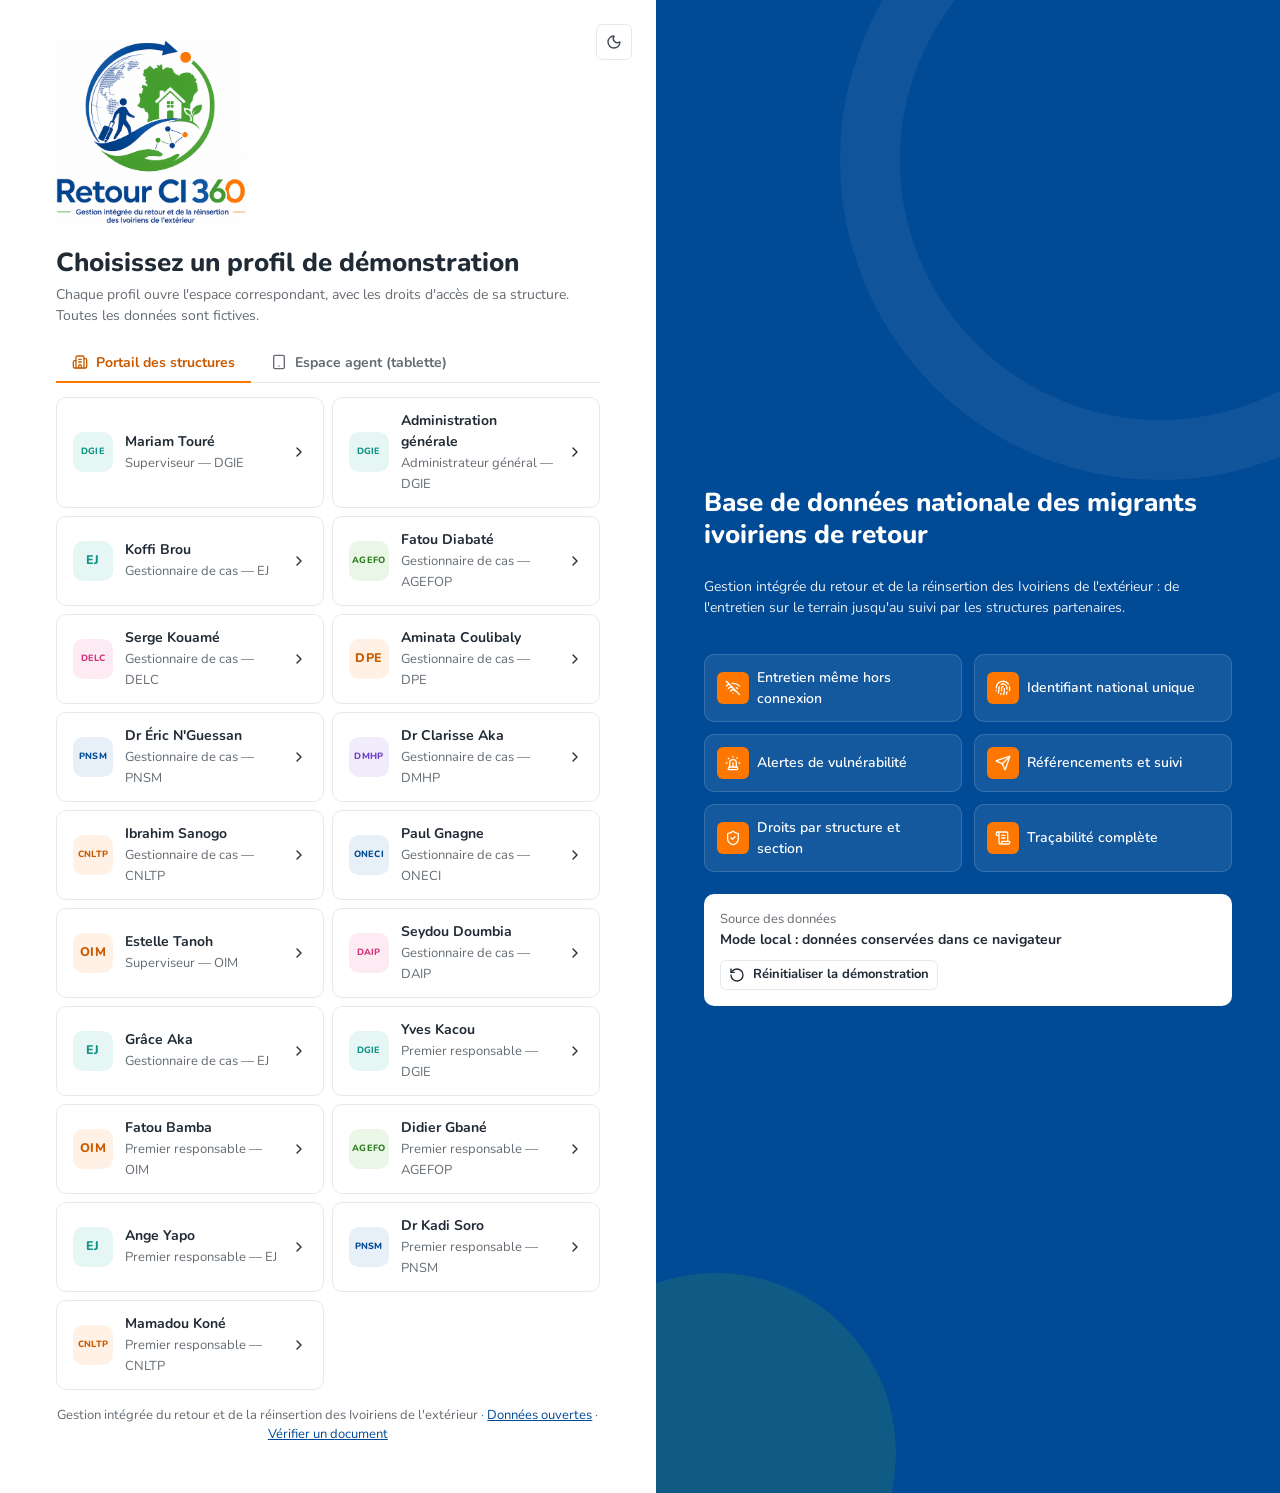
==== commit 1c95d54e: "feat: alignement sur le cahier des charges v0.4 - Retours successifs : rattachement d'un entretien a" ====
--- a/web/index.html
+++ b/web/index.html
@@ -27,6 +27,8 @@
   <script src="assets/vendor/jspdf.plugin.autotable.min.js"></script>
   <script src="assets/vendor/html-to-image.js"></script>
   <script src="assets/vendor/qrcode.js"></script>
+  <script src="assets/vendor/jsqr.min.js"></script>
+  <script src="assets/vendor/libphonenumber-min.js"></script>
   <script src="assets/js/config.js"></script>
   <script src="assets/data/dictionnaire.js"></script>
   <script src="assets/data/referentiels.js"></script>
@@ -40,6 +42,8 @@
   <script src="assets/js/charts.js"></script>
   <script src="assets/js/carte.js"></script>
   <script src="assets/js/seed.js"></script>
+  <script src="assets/js/identite.js"></script>
+  <script src="assets/js/cycle.js"></script>
   <script src="assets/js/agent.js"></script>
   <script src="assets/js/portail.js"></script>
   <script src="assets/js/admin.js"></script>
--- a/web/assets/css/app.css
+++ b/web/assets/css/app.css
@@ -344,6 +344,10 @@
 .dd-opt.sel { font-weight: 800; color: var(--orange-text); }
 .dd-opt .right { margin-left: auto; color: var(--muted); font-size: var(--t-sm); }
 .dd-opt .flag, .flag { font-size: var(--t-lg); }
+/* Drapeaux : planche locale img/drapeaux.png (flag-icons, MIT), cases de 20 × 15 */
+.drap { display: inline-block; flex: none; width: 20px; height: 15px; vertical-align: -2px; border-radius: 2px; background: url(../img/drapeaux.png) no-repeat; background-size: 320px auto; box-shadow: 0 0 0 1px rgba(16, 24, 40, .12); }
+.route-steps .rs .drap { transform: scale(1.2); margin: 0 3px; }
+.thumbx .drap { transform: scale(1.4); }
 .dd-empty { padding: 16px; color: var(--muted); text-align: center; }
 .tags { display: flex; flex-wrap: wrap; gap: 4px; }
 .tag { display: inline-flex; align-items: center; gap: 4px; background: var(--orange-soft); color: var(--orange-text); border-radius: var(--r-sm); padding: 1px 8px; font-size: var(--t-sm); font-weight: 700; }
@@ -941,3 +945,18 @@
   .sheet { animation: none; }
 }
 html[data-calme="1"] .tb-item:active { transform: none; }
+
+/* ---------- Identité, fiche décadactylaire, conflits (cahier des charges v0.4) ---------- */
+.tel-etat { margin-top: 6px; color: var(--muted); min-height: 0; }
+.tel-etat.ok { color: var(--green-text); }
+.tel-etat.ko { color: var(--danger); font-weight: 700; }
+.depot { display: flex; flex-direction: column; align-items: center; justify-content: center; gap: 6px; min-height: 180px; border: 2px dashed var(--line); border-radius: var(--radius); cursor: pointer; text-align: center; padding: 20px; color: var(--ink-2); }
+.depot:hover { border-color: var(--orange); background: var(--orange-softer); }
+.depot svg.lucide { width: 34px; height: 34px; color: var(--orange); }
+.fiche-img { width: 180px; border: 1px solid var(--line); border-radius: var(--r-sm); background: #fff; }
+.choix-conflit, .conflit-val { display: flex; flex-direction: column; gap: 4px; text-align: left; padding: 14px; border: 1px solid var(--line); border-radius: var(--r-md); background: var(--surface); }
+.choix-conflit { cursor: pointer; font: inherit; color: inherit; }
+.choix-conflit:hover { border-color: var(--blue); }
+.choix-conflit.on { border-color: var(--blue); box-shadow: 0 0 0 2px var(--blue-soft); background: var(--blue-soft); }
+.conflit-val.retenu { border-color: var(--ok); background: var(--ok-soft); }
+.conflit-val b, .choix-conflit b { font-size: var(--t-lg); }
